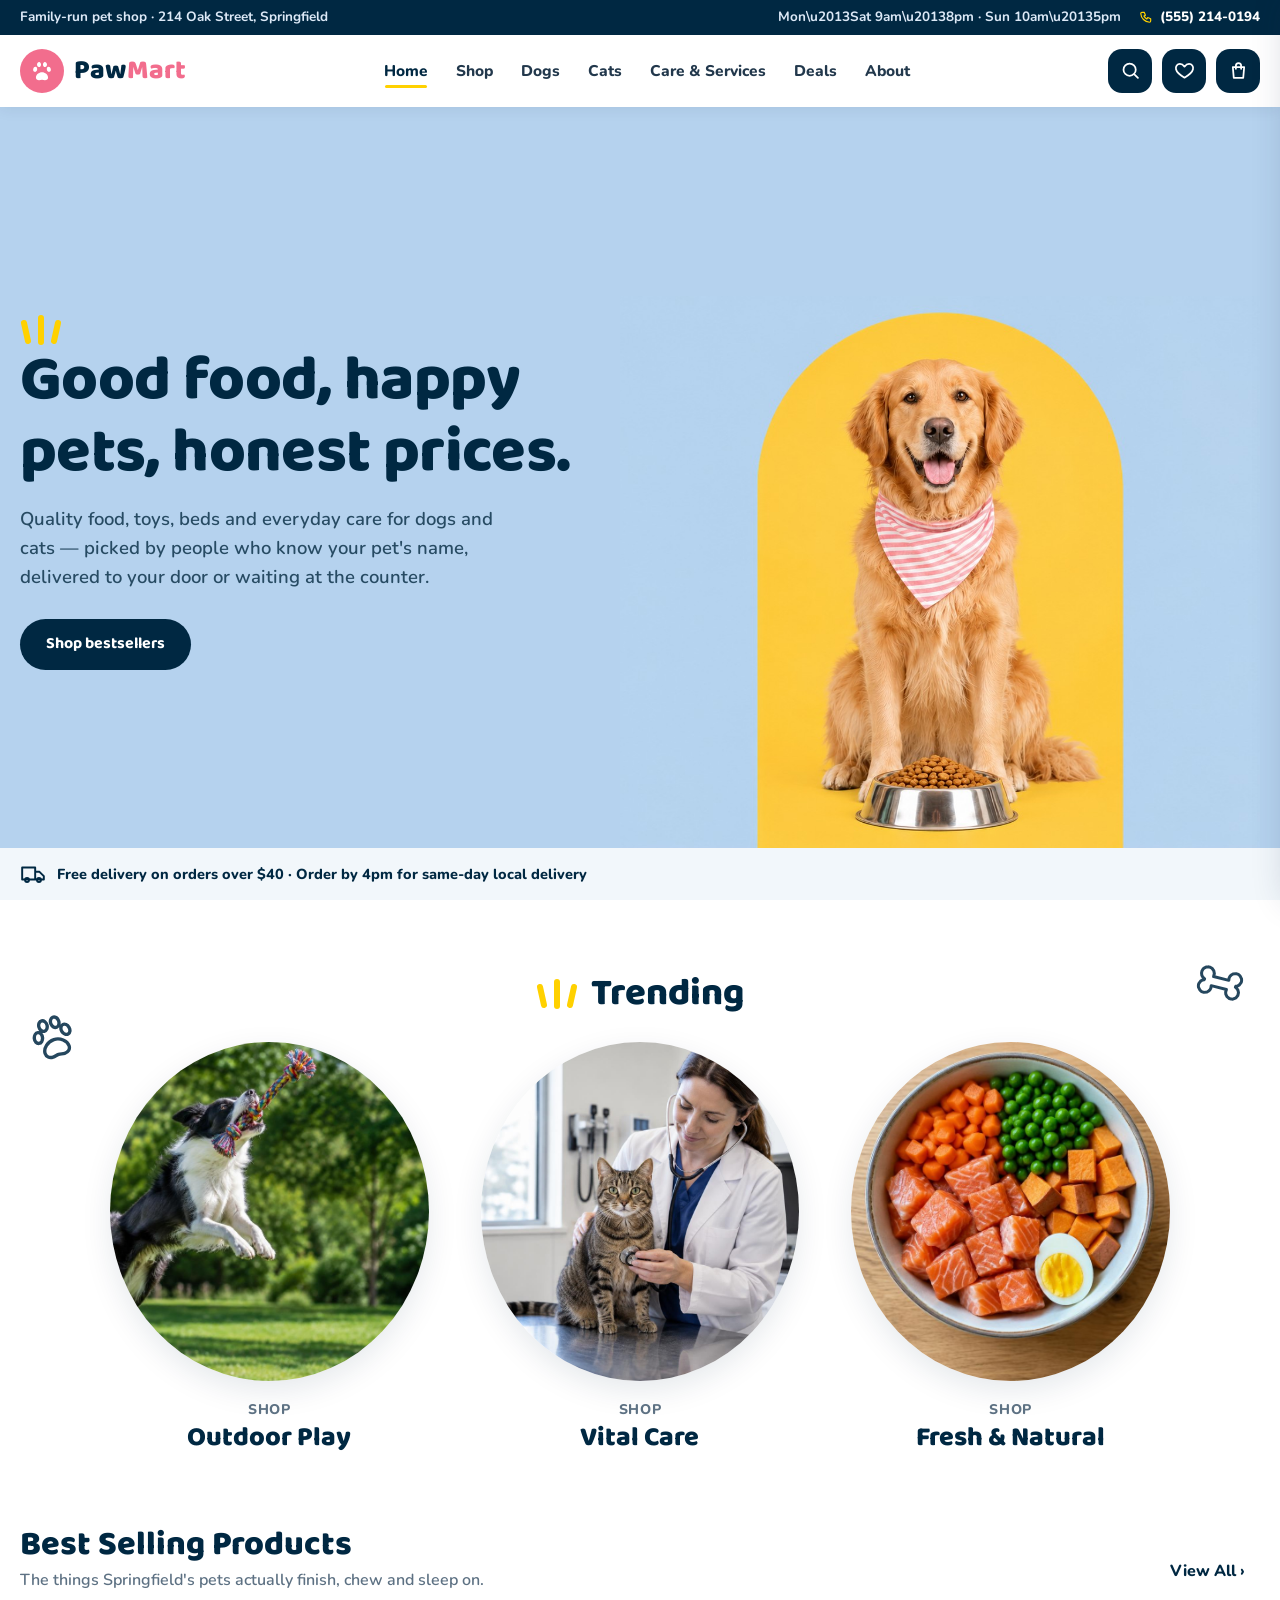
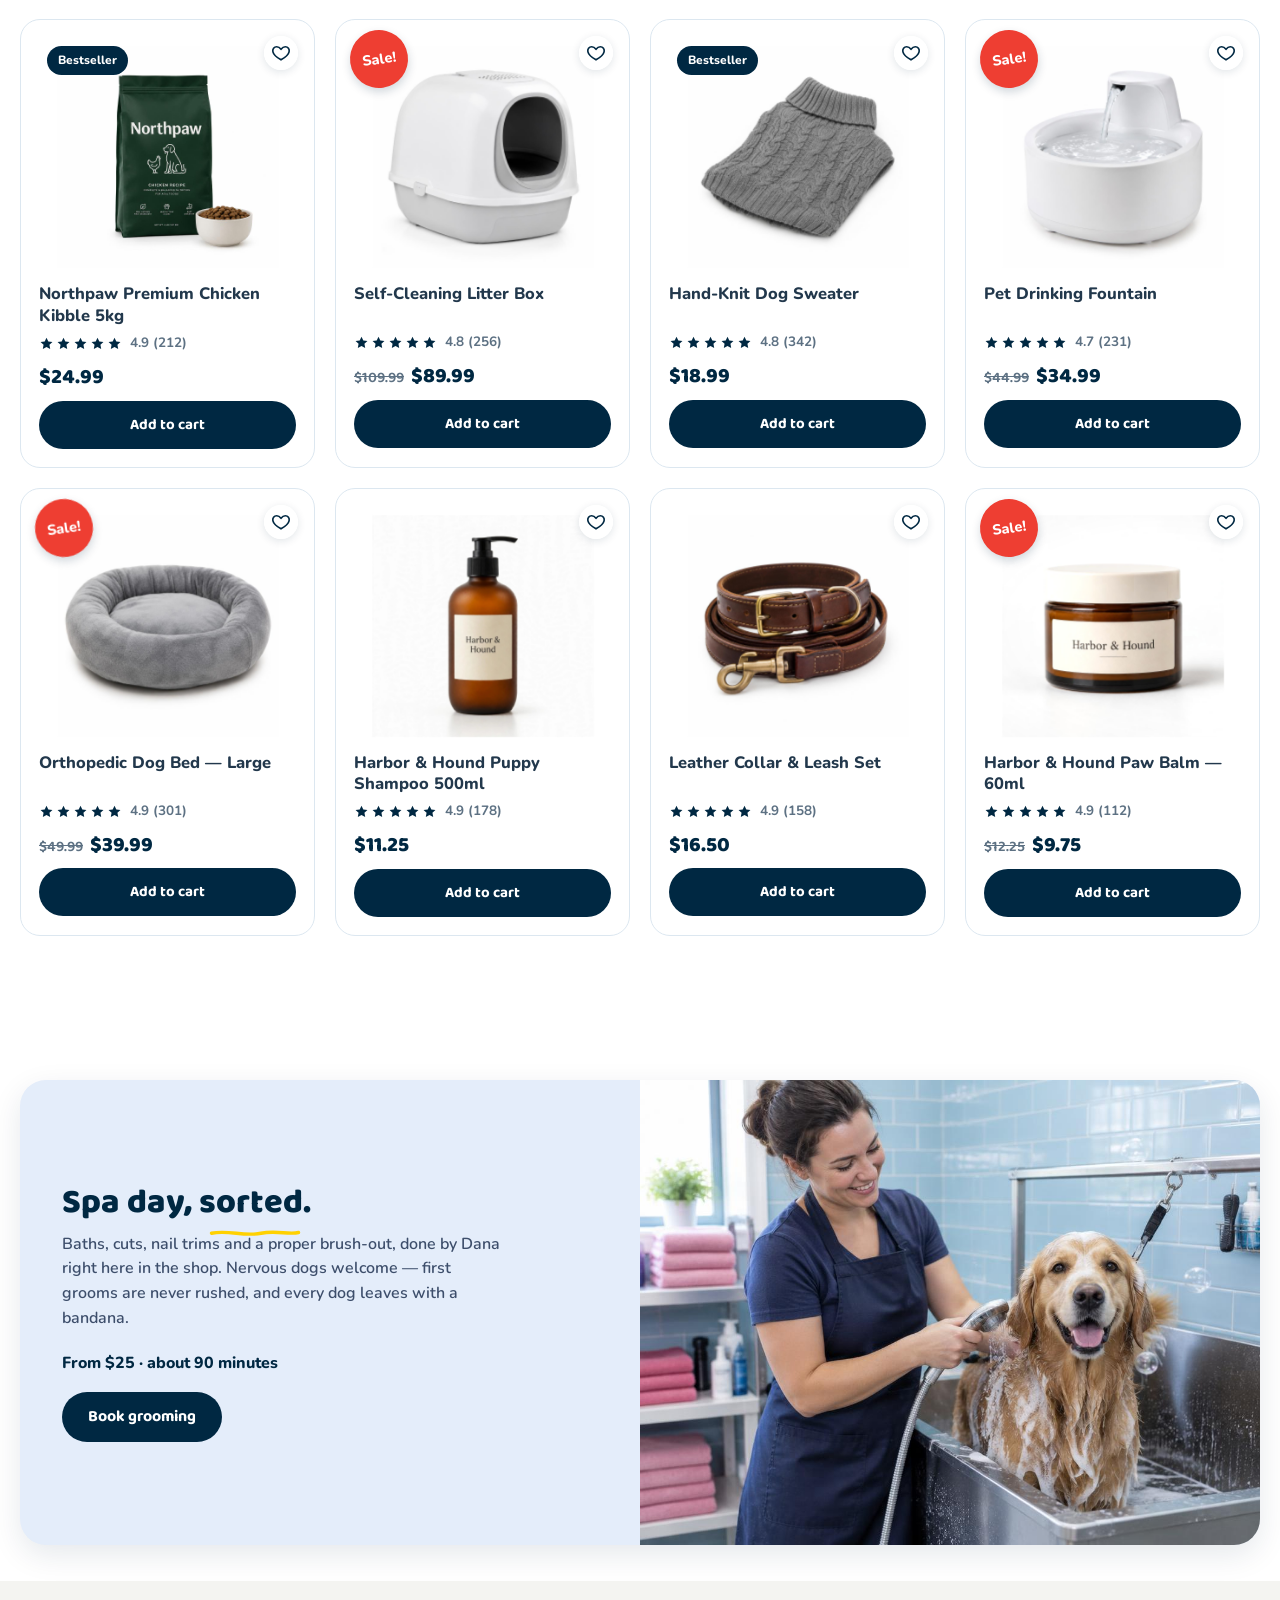
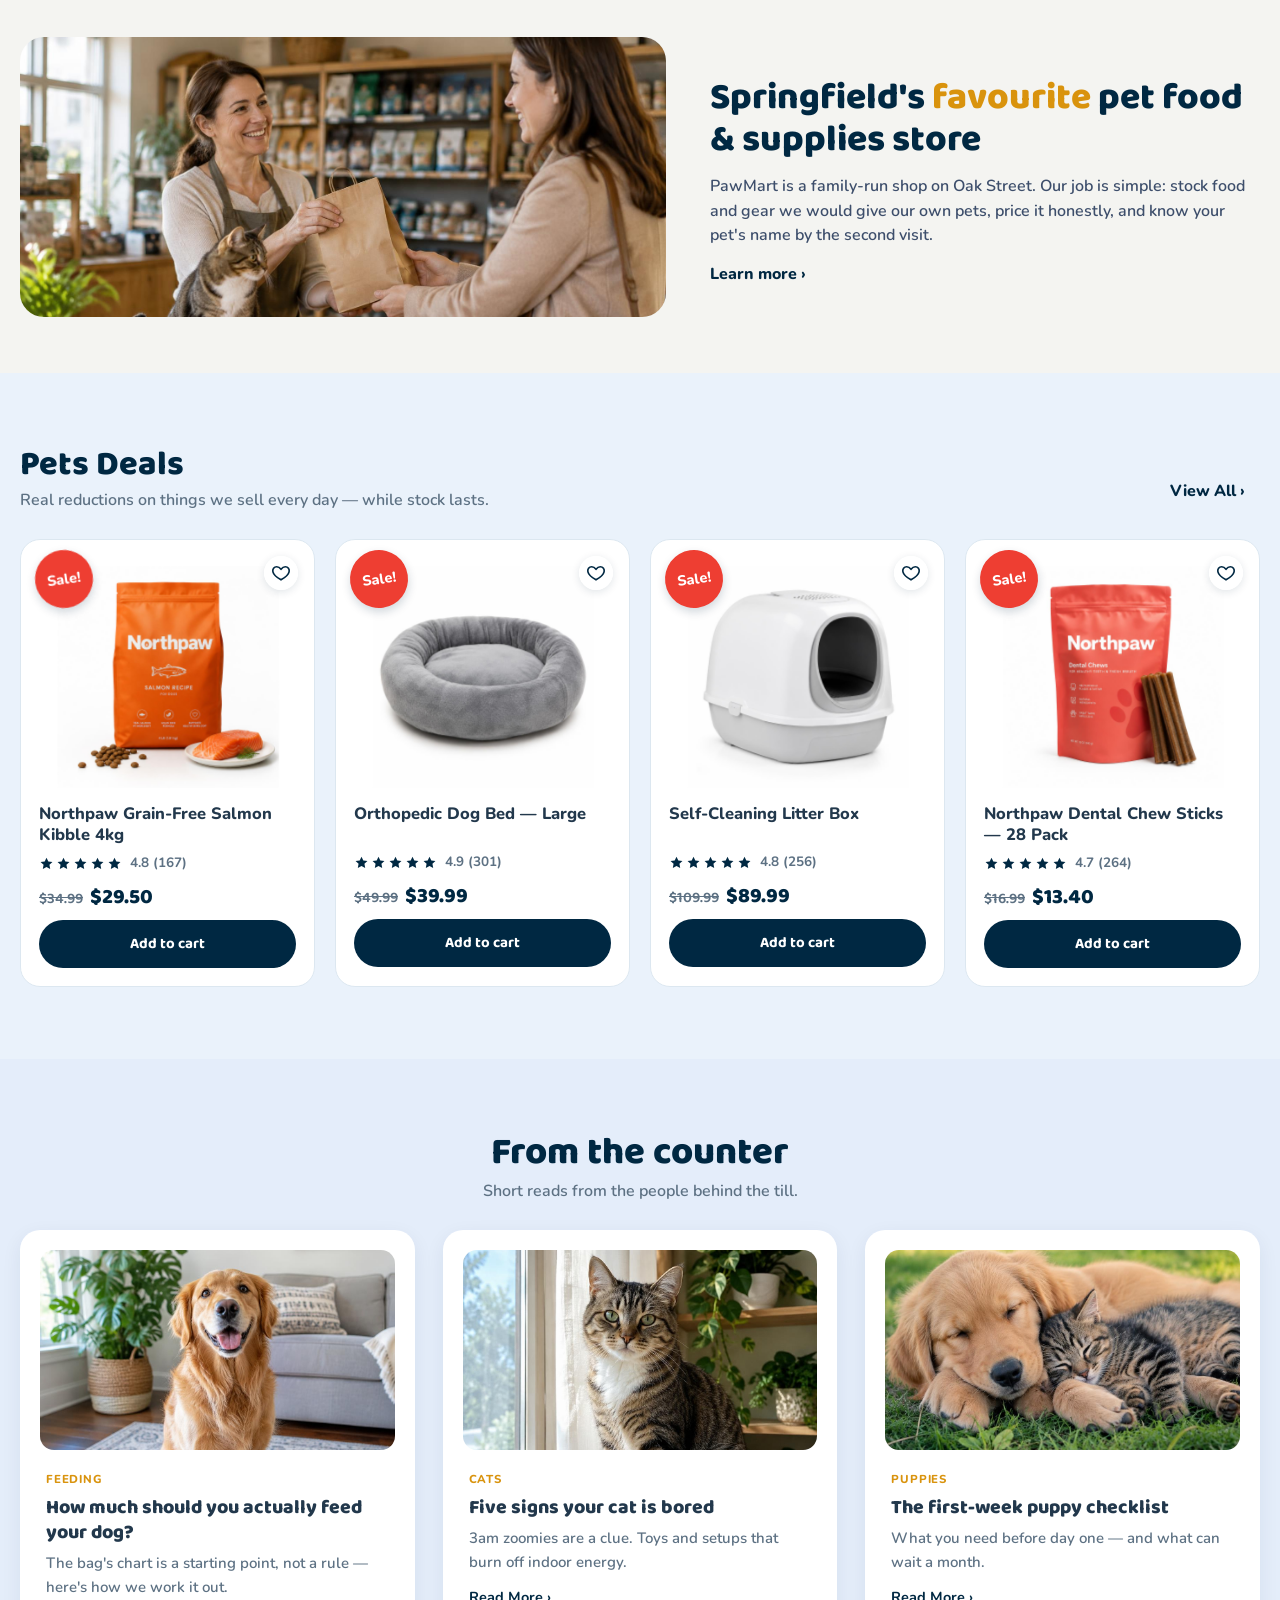
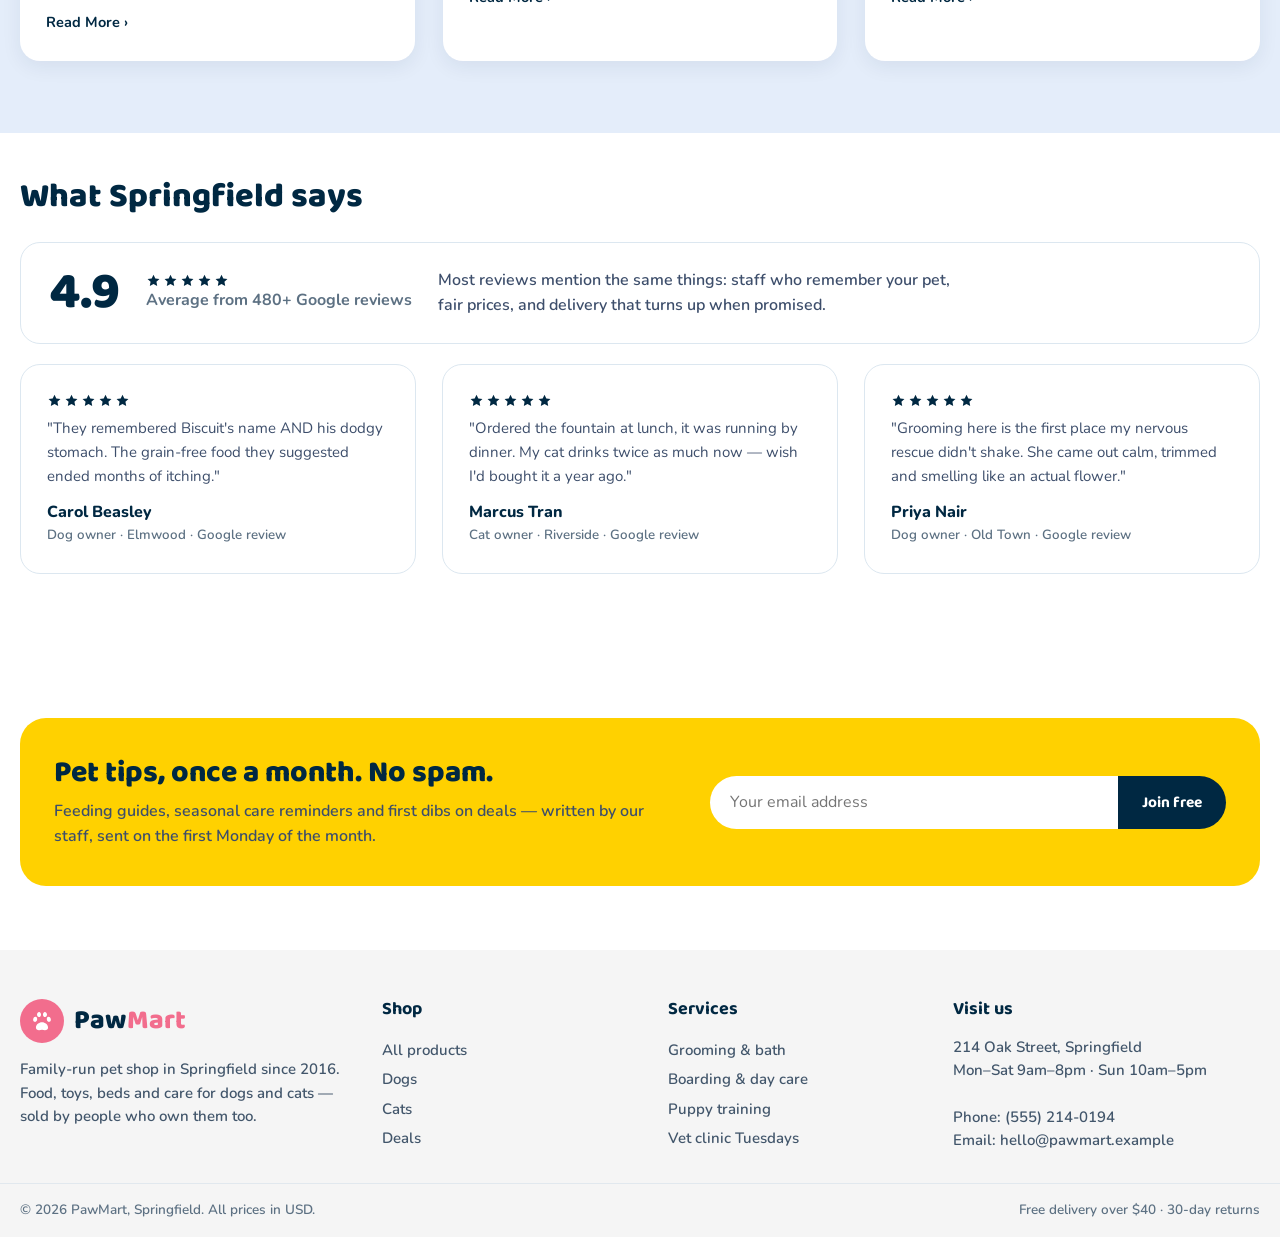
==== index.html @ a9a9d5f3 "Toast fully leaves the screen when it hides (Canyon caught the navy pill peeking at the bottom — the" ====
<!DOCTYPE html>
<html lang="en">
<head>
<meta charset="UTF-8">
<meta name="viewport" content="width=device-width, initial-scale=1">
<title>PawMart — Pet food, toys, beds & care in Springfield</title>
<link rel="icon" type="image/svg+xml" href="images/favicon.svg">
<meta name="description" content="PawMart is Springfield's family pet shop: quality food, toys, beds and grooming for dogs and cats. Free delivery on orders over $40.">
<link rel="preconnect" href="https://fonts.googleapis.com">
<link rel="preconnect" href="https://fonts.gstatic.com" crossorigin>
<link href="https://fonts.googleapis.com/css2?family=Baloo+2:wght@600;700;800&family=Nunito:wght@400;600;700;800&display=swap" rel="stylesheet">
<link rel="stylesheet" href="style.css?v=43">
</head>
<body>
</div>
<header class="site">
  <div class="topbar"><div class="wrap topin"><span class="tb-left">Family-run pet shop · 214 Oak Street, Springfield</span><span class="tb-right"><span class="tb-hours">Mon\u2013Sat 9am\u20138pm · Sun 10am\u20135pm</span><a class="tb-phone" href="tel:+15552140194" aria-label="Call PawMart on (555) 214-0194"><svg viewBox="0 0 24 24" aria-hidden="true"><path d="M5 4h4l2 5-2.5 1.5a12 12 0 0 0 5 5L15 13l5 2v4a2 2 0 0 1-2 2A16 16 0 0 1 3 6a2 2 0 0 1 2-2z"/></svg>(555) 214-0194</a></span></div></div>
  <div class="head wrap">
    <a class="logo" href="index.html"><span class="paw"><svg viewBox="0 0 24 24" fill="#fff" aria-hidden="true"><path d="M12 13.2c2.9 0 5.6 2.3 5.6 4.7 0 1.6-1.2 2.6-2.9 2.6-1 0-1.7-.4-2.7-.4s-1.7.4-2.7.4c-1.7 0-2.9-1-2.9-2.6 0-2.4 2.7-4.7 5.6-4.7zM6.2 8.1c1 .2 1.6 1.4 1.3 2.7-.3 1.3-1.3 2.2-2.3 2-1-.2-1.6-1.4-1.3-2.7.3-1.3 1.3-2.2 2.3-2zm11.6 0c1-.2 2 .7 2.3 2 .3 1.3-.3 2.5-1.3 2.7-1 .2-2-.7-2.3-2-.3-1.3.3-2.5 1.3-2.7zM9.4 3.6c1 .1 1.8 1.3 1.7 2.6-.1 1.3-1 2.3-2 2.2-1-.1-1.8-1.3-1.7-2.6.1-1.3 1-2.3 2-2.2zm5.2 0c1-.1 1.9.9 2 2.2.1 1.3-.7 2.5-1.7 2.6-1 .1-1.9-.9-2-2.2-.1-1.3.7-2.5 1.7-2.6z"/></svg></span><span class="lname">Paw<em>Mart</em></span></a>
    <nav class="mainnav" aria-label="Main"><a href="index.html" class="on">Home</a><a href="shop.html">Shop</a><a href="dogs.html">Dogs</a><a href="cats.html">Cats</a><a href="care.html">Care &amp; Services</a><a href="deals.html">Deals</a><a href="about.html">About</a></nav>
    <div class="headactions">
      <a class="iconbtn" href="shop.html#search" aria-label="Search products"><svg viewBox="0 0 24 24" aria-hidden="true"><circle cx="11" cy="11" r="7"/><path d="M20.5 20.5L16.7 16.7"/></svg></a>
      <a class="iconbtn hide-sm" href="shop.html?fav=1" aria-label="Your favourites"><svg viewBox="0 0 24 24" aria-hidden="true"><path d="M12 20.2S3.4 15.3 2.3 10.6C1.5 7.2 3.7 4.5 6.8 4.5c2 0 3.7 1.1 5.2 3.1 1.5-2 3.2-3.1 5.2-3.1 3.1 0 5.3 2.7 4.5 6.1C20.6 15.3 12 20.2 12 20.2z"/></svg></a>
      <button class="iconbtn" id="openCart" type="button" aria-label="Open cart"><svg viewBox="0 0 24 24" aria-hidden="true"><path d="M5.5 8h13l-1.1 12.5H6.6L5.5 8z"/><path d="M9 10V6.5a3 3 0 0 1 6 0V10"/></svg><span id="cartCount">0</span></button>
    </div>
  </div>
</header>

<main>
  <section class="hero">
    <div class="wrap">
      <div class="hero-copy">
        <svg width="42" height="30" viewBox="0 0 42 30" fill="none" stroke="#FFD100" stroke-width="6" stroke-linecap="round" aria-hidden="true"><path d="M8 26 L4 8"/><path d="M21 27 L21 3"/><path d="M34 26 L38 8"/></svg>
        <h1>Good food, happy pets, honest prices.</h1>
        <p>Quality food, toys, beds and everyday care for dogs and cats — picked by people who know your pet's name, delivered to your door or waiting at the counter.</p>
        <a class="btn navyb" href="shop.html">Shop bestsellers</a>
      </div>
      <div class="hero-img composed">
        <img src="images/hero-final.jpg" alt="A happy golden retriever wearing a pink striped bandana, sitting inside a yellow arch with a bowl of kibble in front of it">
      </div>
    </div>
  </section>
  <div class="shipstrip"><div class="wrap"><svg width="26" height="26" viewBox="0 0 24 24" fill="none" stroke="#002842" stroke-width="1.8" stroke-linecap="round" stroke-linejoin="round"><path d="M2 6h12v11H2zM14 10h4l4 4v3h-8z"/><circle cx="6.5" cy="17.5" r="1.8"/><circle cx="17.5" cy="17.5" r="1.8"/></svg><span>Free delivery on orders over $40 · Order by 4pm for same-day local delivery</span></div></div>

  <section class="blk trendsec">
    <div class="wrap">
      <svg class="doodle pawd" width="54" height="54" viewBox="0 0 24 24" fill="none" stroke="#002842" stroke-width="1.5" stroke-linecap="round"><path d="M12 13.2c2.9 0 5.6 2.3 5.6 4.7 0 1.6-1.2 2.6-2.9 2.6-1 0-1.7-.4-2.7-.4s-1.7.4-2.7.4c-1.7 0-2.9-1-2.9-2.6 0-2.4 2.7-4.7 5.6-4.7zM6.2 8.1c1 .2 1.6 1.4 1.3 2.7-.3 1.3-1.3 2.2-2.3 2-1-.2-1.6-1.4-1.3-2.7.3-1.3 1.3-2.2 2.3-2zm11.6 0c1-.2 2 .7 2.3 2 .3 1.3-.3 2.5-1.3 2.7-1 .2-2-.7-2.3-2-.3-1.3.3-2.5 1.3-2.7zM9.4 3.6c1 .1 1.8 1.3 1.7 2.6-.1 1.3-1 2.3-2 2.2-1-.1-1.8-1.3-1.7-2.6.1-1.3 1-2.3 2-2.2zm5.2 0c1-.1 1.9.9 2 2.2.1 1.3-.7 2.5-1.7 2.6-1 .1-1.9-.9-2-2.2-.1-1.3.7-2.5 1.7-2.6z"/></svg><svg class="doodle boned" width="60" height="38" viewBox="0 0 64 40" fill="none" stroke="#002842" stroke-width="3.2" stroke-linejoin="round"><path d="M14.0 9.2 L15.6 8.9 L17.8 9.1 L20.5 10.6 L22.4 13.2 L22.9 16.5 L39.4 13.6 L38.7 10.9 L38.8 9.2 L39.6 7.2 L40.7 5.7 L43.6 3.9 L46.2 3.7 L48.4 4.3 L51.2 6.6 L52.1 8.5 L52.4 10.1 L51.7 13.4 L50.4 15.3 L48.8 16.4 L48.8 17.4 L50.9 18.1 L52.5 19.1 L54.2 21.4 L54.8 24.5 L54.0 27.6 L51.5 30.2 L50.0 30.8 L47.8 31.1 L44.7 30.3 L42.5 28.4 L41.4 26.3 L41.1 23.5 L24.6 26.4 L25.3 29.1 L25.2 30.8 L24.4 32.8 L23.3 34.3 L20.4 36.1 L17.8 36.3 L15.6 35.7 L12.8 33.4 L11.9 31.5 L11.6 29.9 L12.3 26.6 L13.6 24.7 L15.2 23.6 L15.2 22.6 L12.7 21.7 L10.9 20.3 L9.7 18.3 L9.2 16.1 L9.4 13.9 L10.0 12.4 L11.9 10.2 L14.0 9.3 Z"/></svg>
      <div class="sec-head center rv"><div class="hrow"><svg width="42" height="30" viewBox="0 0 42 30" fill="none" stroke="#FFD100" stroke-width="6" stroke-linecap="round" aria-hidden="true"><path d="M8 26 L4 8"/><path d="M21 27 L21 3"/><path d="M34 26 L38 8"/></svg><h2>Trending</h2></div></div>
      <div class="trendgrid">
        <a class="trend rv" href="dogs.html"><span class="blob b1"><img src="images/trend-play.jpg" alt="Border collie jumping for a rope toy in a park" style="object-position:88% 45%"></span><small>Shop</small><h3>Outdoor Play</h3></a>
        <a class="trend rv" href="care.html"><span class="blob b2"><img src="images/trend-care2.jpg" alt="Vet checking a tabby cat with a stethoscope" style="object-position:50% 62%"></span><small>Shop</small><h3>Vital Care</h3></a>
        <a class="trend rv" href="shop.html"><span class="blob b3"><img src="images/trend-fresh.jpg" alt="Bowl of fresh salmon, vegetables and egg for pets"></span><small>Shop</small><h3>Fresh &amp; Natural</h3></a>
      </div>
    </div>
  </section>

  

  <section class="blk" style="padding-top:0">
    <div class="wrap">
      <div class="sec-head rv"><div><h2>Best Selling Products</h2><p>The things Springfield's pets actually finish, chew and sleep on.</p></div><a class="more" href="shop.html">View All ›</a></div>
      <div class="grid" id="featuredGrid"></div>
    </div>
  </section>

  

  <section class="blk" style="padding-bottom:36px">
    <div class="wrap">
      <div class="groom rv">
        <div class="gtx">
          <h2>Spa day, <span class="uline">sorted.</span></h2>
          <p>Baths, cuts, nail trims and a proper brush-out, done by Dana right here in the shop. Nervous dogs welcome — first grooms are never rushed, and every dog leaves with a bandana.</p>
          <div class="from">From $25 · about 90 minutes</div>
          <a class="btn navyb" href="care.html">Book grooming</a>
        </div>
        <img src="images/grooming.jpg" alt="A golden retriever being rinsed by our groomer in the shop's grooming tub">
      </div>
    </div>
  </section>
<section class="blk aboutstrip">
    <div class="wrap"><div class="inner"><div class="txt">
      
      <h2>Springfield's <span class="yw">favourite</span> pet food &amp; supplies store</h2>
      <p>PawMart is a family-run shop on Oak Street. Our job is simple: stock food and gear we would give our own pets, price it honestly, and know your pet's name by the second visit.</p>
      <a href="about.html">Learn more ›</a></div><img class="about-photo" src="images/about-strip.jpg" alt="Inside PawMart — a customer collecting her bag at the counter, with Pepper the cat watching">
    </div></div>
  </section>

  <section class="blk sky">
    <div class="wrap">
      <div class="sec-head rv"><div><h2>Pets Deals</h2><p>Real reductions on things we sell every day — while stock lasts.</p></div><a class="more" href="deals.html">View All ›</a></div>
      <div class="grid" id="dealsGridHome"></div>
    </div>
  </section>

  

  <section class="blk blogsec">
    <div class="wrap">
      <div class="sec-head center rv"><div><h2>From the counter</h2><p>Short reads from the people behind the till.</p></div></div>
      <div class="blog">
        <a class="bcard" href="about.html"><img src="images/tile-dog.jpg" alt="Golden retriever at home" style="object-position:50% 25%"><span class="bb"><span class="btag">Feeding</span><h3>How much should you actually feed your dog?</h3><p>The bag's chart is a starting point, not a rule — here's how we work it out.</p><span class="rmore">Read More</span></span></a>
        <a class="bcard" href="about.html"><img src="images/tile-cat.jpg" alt="Tabby cat looking at the camera" style="object-position:50% 35%"><span class="bb"><span class="btag">Cats</span><h3>Five signs your cat is bored</h3><p>3am zoomies are a clue. Toys and setups that burn off indoor energy.</p><span class="rmore">Read More</span></span></a>
        <a class="bcard" href="about.html"><img src="images/hero.jpg" alt="A cat cuddling a puppy in the grass"><span class="bb"><span class="btag">Puppies</span><h3>The first-week puppy checklist</h3><p>What you need before day one — and what can wait a month.</p><span class="rmore">Read More</span></span></a>
      </div>
    </div>
  </section>

  <section class="blk" style="padding-top:44px">
    <div class="wrap">
      <div class="sec-head rv"><div><h2>What Springfield says</h2></div></div>
      <div class="rev-summary"><div class="big">4.9</div><div><span class="stars" data-stars="4.9"></span><p style="font-weight:700;color:var(--mut)">Average from 480+ Google reviews</p></div><p style="font-weight:600;color:#3D4E6B;max-width:52ch">Most reviews mention the same things: staff who remember your pet, fair prices, and delivery that turns up when promised.</p></div>
      <div class="rev-grid">
        <div class="rev rv"><span class="stars" data-stars="5"></span><p>"They remembered Biscuit's name AND his dodgy stomach. The grain-free food they suggested ended months of itching."</p><div class="who">Carol Beasley<small>Dog owner · Elmwood · Google review</small></div></div>
        <div class="rev rv"><span class="stars" data-stars="5"></span><p>"Ordered the fountain at lunch, it was running by dinner. My cat drinks twice as much now — wish I'd bought it a year ago."</p><div class="who">Marcus Tran<small>Cat owner · Riverside · Google review</small></div></div>
        <div class="rev rv"><span class="stars" data-stars="5"></span><p>"Grooming here is the first place my nervous rescue didn't shake. She came out calm, trimmed and smelling like an actual flower."</p><div class="who">Priya Nair<small>Dog owner · Old Town · Google review</small></div></div>
      </div>
    </div>
  </section>

  <section class="blk" style="padding-bottom:0">
    <div class="wrap">
      <div class="news">
        <div><h2>Pet tips, once a month. No spam.</h2><p>Feeding guides, seasonal care reminders and first dibs on deals — written by our staff, sent on the first Monday of the month.</p></div>
        <div><form id="newsForm" onsubmit="return newsSubmit(event)"><input id="newsEmail" type="email" placeholder="Your email address" aria-label="Email address"><button type="submit">Join free</button></form><div id="newsMsg" role="status"></div></div>
      </div>
    </div>
  </section>
</main>

<footer class="site">
  <div class="foot wrap">
    <div>
      <a class="logo" href="index.html" style="margin-bottom:12px"><span class="paw"><svg viewBox="0 0 24 24" fill="#fff" aria-hidden="true"><path d="M12 13.2c2.9 0 5.6 2.3 5.6 4.7 0 1.6-1.2 2.6-2.9 2.6-1 0-1.7-.4-2.7-.4s-1.7.4-2.7.4c-1.7 0-2.9-1-2.9-2.6 0-2.4 2.7-4.7 5.6-4.7zM6.2 8.1c1 .2 1.6 1.4 1.3 2.7-.3 1.3-1.3 2.2-2.3 2-1-.2-1.6-1.4-1.3-2.7.3-1.3 1.3-2.2 2.3-2zm11.6 0c1-.2 2 .7 2.3 2 .3 1.3-.3 2.5-1.3 2.7-1 .2-2-.7-2.3-2-.3-1.3.3-2.5 1.3-2.7zM9.4 3.6c1 .1 1.8 1.3 1.7 2.6-.1 1.3-1 2.3-2 2.2-1-.1-1.8-1.3-1.7-2.6.1-1.3 1-2.3 2-2.2zm5.2 0c1-.1 1.9.9 2 2.2.1 1.3-.7 2.5-1.7 2.6-1 .1-1.9-.9-2-2.2-.1-1.3.7-2.5 1.7-2.6z"/></svg></span><span class="lname">Paw<em>Mart</em></span></a>
      <p>Family-run pet shop in Springfield since 2016. Food, toys, beds and care for dogs and cats — sold by people who own them too.</p>
    </div>
    <div><h4>Shop</h4><a href="shop.html">All products</a><a href="dogs.html">Dogs</a><a href="cats.html">Cats</a><a href="deals.html">Deals</a></div>
    <div><h4>Services</h4><a href="care.html">Grooming &amp; bath</a><a href="care.html">Boarding &amp; day care</a><a href="care.html">Puppy training</a><a href="care.html">Vet clinic Tuesdays</a></div>
    <div><h4>Visit us</h4><p>214 Oak Street, Springfield<br>Mon–Sat 9am–8pm · Sun 10am–5pm<br><br>Phone: (555) 214-0194<br>Email: hello@pawmart.example</p></div>
  </div>
  <div class="footbot"><span>© 2026 PawMart, Springfield. All prices in USD.</span><span>Free delivery over $40 · 30-day returns</span></div>
</footer>

<div id="overlay"></div>
<aside id="drawer" aria-label="Shopping cart">
  <div class="dhead"><h3>Your cart</h3><button id="closeCart" type="button" aria-label="Close cart">✕</button></div>
  <div id="drawerItems"></div>
  <div class="dfoot">
    <div id="freeNote"></div><div class="freebar"><div id="freeFill"></div></div>
    <div class="trow"><span>Subtotal</span><span id="subTotal">$0.00</span></div>
    <div class="trow"><span>Delivery</span><span id="delTotal">—</span></div>
    <div class="trow total"><span>Total</span><span id="grandTotal">$0.00</span></div>
    <button class="btn solid" id="goCheckout" type="button">Go to checkout</button>
  </div>
</aside>

<div id="modal" role="dialog" aria-label="Checkout">
  <div class="mbox">
    <button class="mclose" id="closeModal" type="button" aria-label="Close checkout">✕</button>
    <div id="checkoutFormWrap">
      <h3>Checkout</h3><p class="sub">Pay on delivery — cash or card at your door.</p>
      <div id="sumBox"></div>
      <form id="coForm" novalidate>
        <div class="field" id="f-name"><label for="inName">Your name</label><input id="inName" type="text" placeholder="e.g. Alex Morgan" autocomplete="name"></div>
        <div class="field" id="f-phone"><label for="inPhone">Phone (we'll call to confirm)</label><input id="inPhone" type="tel" placeholder="e.g. 555 010 2233" autocomplete="tel"></div>
        <div class="field" id="f-addr"><label for="inAddr">Delivery address</label><textarea id="inAddr" rows="2" placeholder="Street, house number, area"></textarea></div>
        <label style="display:block;font-weight:800;font-size:14px;margin-bottom:6px;color:var(--navy)">Payment</label>
        <div class="payrow"><button type="button" class="payopt sel" data-pay="Cash on delivery">Cash on delivery</button><button type="button" class="payopt" data-pay="Card on delivery">Card on delivery</button></div>
        <button class="btn solid" type="submit" style="width:100%">Place order</button>
      </form>
    </div>
    <div id="successWrap" style="display:none">
      <div class="okic">✓</div>
      <h3>Order placed</h3>
      <div id="ordNo"></div>
      <p id="successDetail"></p>
      <button class="btn navyb" id="successClose" type="button">Keep shopping</button>
    </div>
  </div>
</div>
<div id="toast" role="status"></div>
<script src="shop.js?v=43"></script>
</body>
</html>
---- style.css ----
:root{
  --navy:#002842; --navy2:#001E33; --hero-blue:#B1CDEE; --sky:#EAF2FB; --sky2:#C9DCEF; --pale:#E4EDFA;
  --pink:#FBE7EE; --pink2:#F7CDDE; --yellow:#FFD100; --yellow-d:#D9930D;
  --coral:#F26D8D; --coral-d:#DB4E71; --gold:#F2A007; --ink:#22384C; --mut:#5D7183; --line:#DCE7F0; --cream:#FDF4E3;
  --r:20px; --shadow:0 10px 30px rgba(0,40,66,.10);
}
*{box-sizing:border-box;margin:0;padding:0}
html{scroll-behavior:smooth}
body{font-family:'Nunito',system-ui,sans-serif;color:var(--ink);background:#fff;line-height:1.55}
img{display:block;max-width:100%}
a{color:var(--navy)}
h1,h2,h3,.disp{font-family:'Baloo 2',cursive;font-weight:800;color:var(--navy);line-height:1.15}
.wrap{max-width:1280px;margin:0 auto;padding:0 20px}
.btn{display:inline-block;border:none;cursor:pointer;font-family:'Baloo 2',cursive;font-weight:700;font-size:16px;padding:13px 26px;border-radius:999px;text-decoration:none;transition:.15s}
.btn.solid{background:var(--navy);color:#fff}
.btn.solid:hover{background:var(--navy2)}
.btn.navyb{background:var(--navy);color:#fff}
.btn.navyb:hover{background:var(--navy2)}
.btn.ghost{background:#fff;color:var(--navy);border:2px solid var(--sky2)}
.btn.ghost:hover{border-color:var(--navy)}

/* header */
header.site{background:#fff;position:sticky;top:0;z-index:40;box-shadow:0 2px 14px rgba(0,40,66,.08)}
.head{display:grid;grid-template-columns:auto 1fr auto;align-items:center;gap:28px;padding:14px 20px}
.logo{display:flex;align-items:center;gap:10px;text-decoration:none}
.logo .paw{width:44px;height:44px;border-radius:50%;background:var(--coral);display:grid;place-items:center;flex:none}
.logo .paw svg{width:26px;height:26px}
.logo .lname{font-family:'Baloo 2',cursive;font-weight:800;font-size:27px;color:var(--navy);letter-spacing:.2px;white-space:nowrap}
.logo .lname em{font-style:normal;color:var(--coral)}
nav.mainnav{display:flex;gap:2px;justify-content:center;flex-wrap:nowrap;overflow-x:auto}
nav.mainnav a{text-decoration:none;font-weight:800;color:var(--ink);padding:10px 13px;font-size:15.5px;border-radius:999px;white-space:nowrap}
nav.mainnav a:hover{background:transparent;color:var(--navy)}
nav.mainnav a.on{background:transparent;color:var(--navy)}
.headactions{display:flex;gap:10px;align-items:center}
.iconbtn{position:relative;width:44px;height:44px;border-radius:14px;background:var(--navy);display:grid;place-items:center;border:none;cursor:pointer;flex:none;transition:.15s}
.iconbtn:hover{background:var(--navy2)}
.iconbtn svg{width:21px;height:21px;fill:none;stroke:#fff;stroke-width:2;stroke-linecap:round;stroke-linejoin:round}
#cartCount{position:absolute;top:-7px;right:-7px;background:var(--yellow);color:var(--navy);border-radius:999px;min-width:22px;height:22px;display:grid;place-items:center;font-size:12.5px;font-weight:800;padding:0 5px;font-family:'Nunito',sans-serif}

/* hero */
.hero{background:var(--hero-blue);overflow:hidden}
.hero .wrap{display:grid;grid-template-columns:1.02fr .98fr;gap:20px;align-items:stretch;padding-top:0}
.hero-copy{padding:64px 0 60px;display:flex;flex-direction:column;justify-content:center;align-items:flex-start}
.hero h1{font-size:63px;font-weight:800;margin-bottom:16px;letter-spacing:-.01em}
.hero p{font-size:18.5px;color:#274b63;max-width:44ch;margin-bottom:28px;font-weight:600}
.hero-img{display:flex;align-items:flex-end}
.hero-img img{width:100%;height:520px;object-fit:cover;object-position:50% 42%;border-radius:230px 230px 0 0;box-shadow:var(--shadow)}

/* sections */
section.blk{padding:72px 0}
section.blk.sky{background:var(--sky)}
section.blk.pink{background:var(--pink)}
.sec-head{display:flex;align-items:end;justify-content:space-between;gap:16px;margin-bottom:26px;flex-wrap:wrap}
.sec-head h2{font-size:34px;font-weight:800}
.sec-head p{color:var(--mut);font-weight:600;margin-top:4px}
.sec-head .more{font-weight:800;text-decoration:none;color:var(--navy);white-space:nowrap}
.sec-head .more:hover{text-decoration:underline}

/* tiles */
.tiles{display:grid;grid-template-columns:repeat(3,1fr);gap:20px}
.tile{position:relative;border-radius:var(--r);overflow:hidden;text-decoration:none;min-height:230px;display:flex;align-items:flex-end;box-shadow:var(--shadow)}
.tile img{position:absolute;inset:0;width:100%;height:100%;object-fit:cover}
.tile .tlab{position:relative;background:#fff;margin:14px;border-radius:14px;padding:12px 18px;width:calc(100% - 28px)}
.tile .tlab h3{font-size:22px}
.tile .tlab span{color:var(--coral-d);font-weight:800;font-size:14px}

/* product cards */
.grid{display:grid;grid-template-columns:repeat(4,1fr);gap:20px}
.pcard{background:#fff;border:1px solid var(--line);border-radius:var(--r);padding:18px;display:flex;flex-direction:column;gap:7px;transition:.15s}
.pcard:hover{box-shadow:var(--shadow);transform:translateY(-3px)}
.ptop{display:flex;justify-content:space-between;align-items:center}
.pcat{font-size:12px;font-weight:800;letter-spacing:.07em;text-transform:uppercase;color:var(--mut)}
.fav svg{width:20px;height:20px;fill:none;stroke:var(--navy);stroke-width:2;stroke-linecap:round;stroke-linejoin:round;display:block}
.pname{font-weight:800;font-size:16.5px;line-height:1.3;min-height:42px}
.pname a{color:var(--ink);text-decoration:none}
.pname a:hover{color:var(--navy)}
.stars{display:flex;align-items:center;gap:2px}
.stars span{margin-left:6px;font-size:13.5px;color:var(--mut);font-weight:700}
.price{font-family:'Baloo 2',cursive;font-weight:800;font-size:21px;color:var(--navy)}
.price s{color:var(--mut);font-size:15px;margin-right:7px;font-weight:600}
.pcard .ph{position:relative;display:block;background:#fff;border-radius:14px;margin-top:6px}
.pcard .ph img{width:100%;height:225px;object-fit:contain;padding:8px;mix-blend-mode:multiply}
.badge{position:absolute;top:8px;left:8px;background:var(--navy);color:#fff;font-size:12px;font-weight:800;padding:5px 11px;border-radius:999px;z-index:2}
.badge.sale{background:var(--coral)}
.addbtn{border:none;background:var(--navy);color:#fff;font-family:'Baloo 2',cursive;font-weight:700;font-size:15px;padding:12px 16px;border-radius:999px;cursor:pointer;white-space:nowrap;width:100%;margin-top:auto}
.addbtn:hover{background:var(--navy2)}
.addbtn.added{background:var(--yellow);color:var(--navy)}
.addbtn.bigadd{font-size:17px;padding:14px 30px;width:auto}

/* grooming banner */
.groom{background:var(--pale);border-radius:26px;overflow:hidden;display:grid;grid-template-columns:1fr 1fr;box-shadow:var(--shadow)}
.groom .gtx{padding:40px 42px;display:flex;flex-direction:column;justify-content:center;align-items:flex-start}
.groom .gtx h2{font-size:34px;font-weight:800;margin-bottom:10px}
.groom .gtx p{color:#3D4E6B;font-weight:600;margin-bottom:20px;max-width:44ch}
.groom .gtx .from{font-weight:800;color:var(--navy);margin-bottom:16px}
.groom img{width:100%;height:100%;min-height:300px;object-fit:cover;object-position:72% 12%}

/* services */
.services{display:grid;grid-template-columns:repeat(4,1fr);gap:20px}
.svc{background:#fff;border-radius:var(--r);padding:24px 22px;box-shadow:0 4px 16px rgba(32,54,92,.06)}
.svc .ic{width:52px;height:52px;border-radius:16px;background:var(--sky);display:grid;place-items:center;margin-bottom:14px}
.svc .ic svg{width:28px;height:28px}
.svc h3{font-size:20px;margin-bottom:6px}
.svc p{color:var(--mut);font-size:14.5px;font-weight:600;margin-bottom:12px}
.svc .from{font-weight:800;color:var(--navy)}
.svc a{font-weight:800;color:var(--coral-d);text-decoration:none;font-size:14.5px}
.svc a:hover{text-decoration:underline}

/* brands */
.brands{display:flex;gap:14px;flex-wrap:wrap;justify-content:center}
.brands span{font-family:'Baloo 2',cursive;font-weight:700;font-size:19px;color:var(--navy);background:#fff;border:1px solid var(--line);padding:12px 26px;border-radius:999px}

/* blog */
.blog{display:grid;grid-template-columns:repeat(3,1fr);gap:20px}
.bcard{background:#fff;border:1px solid var(--line);border-radius:var(--r);overflow:hidden;text-decoration:none;display:block}
.bcard img{width:100%;height:180px;object-fit:cover}
.bcard .bb{display:block;padding:18px 20px 20px}
.bcard .btag{font-size:12px;font-weight:800;letter-spacing:.07em;text-transform:uppercase;color:var(--coral-d)}
.bcard h3{font-size:20px;margin:6px 0 6px;color:var(--ink)}
.bcard p{color:var(--mut);font-size:14.5px;font-weight:600}

/* reviews */
.rev-summary{display:flex;gap:26px;align-items:center;background:#fff;border:1px solid var(--line);border-radius:var(--r);padding:24px 28px;margin-bottom:20px;flex-wrap:wrap}
.rev-summary .big{font-family:'Baloo 2',cursive;font-size:52px;font-weight:800;color:var(--navy);line-height:1}
.rev-grid{display:grid;grid-template-columns:repeat(3,1fr);gap:20px}
.rev{background:#fff;border:1px solid var(--line);border-radius:var(--r);padding:22px}
.rev .who{font-weight:800;color:var(--navy);margin-top:12px}
.rev .who small{display:block;color:var(--mut);font-weight:600}
.rev p{font-size:15px;color:#3D4E6B;margin-top:8px}

/* newsletter + footer */
.news{background:var(--navy);border-radius:26px;padding:38px 34px;display:grid;grid-template-columns:1.1fr .9fr;gap:26px;align-items:center}
.news h2{color:#fff;font-size:30px;margin-bottom:8px}
.news p{color:#C7D8EE;font-weight:600}
#newsForm{display:flex;gap:0}
#newsEmail{flex:1;border:none;border-radius:999px 0 0 999px;padding:14px 20px;font:inherit;outline:none}
#newsForm button{border:none;background:var(--yellow);color:var(--navy);font-family:'Baloo 2',cursive;font-weight:700;padding:0 24px;border-radius:0 999px 999px 0;cursor:pointer;font-size:15.5px}
#newsMsg{color:#FFD9E3;font-weight:700;margin-top:10px;display:none}
footer.site{background:var(--navy);color:#C7D8EE;margin-top:64px}
.foot{display:grid;grid-template-columns:1.3fr 1fr 1fr 1.2fr;gap:30px;padding:46px 20px 30px}
.foot h4{font-family:'Baloo 2',cursive;color:#fff;font-size:18px;margin-bottom:12px}
.foot a{color:#C7D8EE;text-decoration:none;font-weight:600;display:block;padding:3px 0;font-size:15px}
.foot a:hover{color:#fff}
.foot p{font-weight:600;font-size:15px}
.foot .logo .lname{color:#fff}
.footbot{border-top:1px solid #E1E8EE;padding:16px 20px;font-size:13.5px;font-weight:600;display:flex;justify-content:space-between;gap:12px;flex-wrap:wrap;max-width:1280px;margin:0 auto}

/* shop page */
.pagehead{background:var(--sky);padding:38px 0}
.pagehead h1{font-size:40px;font-weight:800}
.pagehead p{color:#3D4E6B;font-weight:600;margin-top:6px;max-width:60ch}
.toolbar{display:flex;gap:12px;align-items:center;flex-wrap:wrap;margin:26px 0 8px}
.pill{border:2px solid var(--line);background:#fff;border-radius:999px;padding:9px 20px;font-weight:800;cursor:pointer;font-family:inherit;font-size:14.5px;color:var(--ink)}
.pill:hover{border-color:var(--navy)}
.pill.active{background:var(--navy);color:#fff;border-color:var(--navy)}
.toolbar .sp{flex:1}
#search{border:2px solid var(--line);border-radius:999px;padding:10px 18px;font:inherit;font-size:14.5px;min-width:210px;outline:none;background:#F7FAFD}
#search:focus{border-color:var(--sky2);background:#fff}
#sort{flex:0 0 auto;width:auto;max-width:230px;height:44px;border:1.5px solid #C9D8EA;border-radius:14px;padding:0 30px 0 14px;font:inherit;font-weight:700;font-size:14px;color:var(--navy);background:#fff;outline:none;cursor:pointer}
#resultCount{color:var(--mut);font-weight:700;font-size:14.5px;margin:6px 0 16px}
.noresults{grid-column:1/-1;text-align:center;padding:50px 20px;color:var(--mut);font-weight:700;background:var(--sky);border-radius:var(--r)}

/* product page */
.crumbs{padding:20px 0 4px;font-weight:700;color:var(--mut);font-size:14.5px}
.crumbs a{color:var(--navy);text-decoration:none}
.pwrap{display:grid;grid-template-columns:1fr 1fr;gap:38px;padding:18px 0 10px}
.pimg{width:100%;height:480px;object-fit:contain;background:#F7FAFD;padding:18px;border-radius:26px;border:1px solid var(--line);mix-blend-mode:multiply}
.pinfo h1{font-size:36px;font-weight:800;margin:6px 0 8px}
.pprice{font-family:'Baloo 2',cursive;font-size:32px;font-weight:800;color:var(--navy)}
.pprice s{color:var(--mut);font-size:21px;margin-right:10px;font-weight:600}
.pdesc{color:#3D4E6B;font-size:16.5px;margin:14px 0 20px}
.specs{display:grid;grid-template-columns:1fr 1fr;gap:10px;margin-bottom:24px}
.specs div{background:var(--sky);border-radius:14px;padding:11px 15px}
.specs span{display:block;font-size:12px;font-weight:800;letter-spacing:.06em;text-transform:uppercase;color:var(--mut)}
.specs strong{color:var(--navy);font-size:15.5px}
.qtyrow{display:flex;gap:14px;align-items:center;flex-wrap:wrap}
.qty{display:inline-flex;align-items:center;border:2px solid var(--line);border-radius:999px;overflow:hidden}
.qty button{width:40px;height:46px;border:none;background:#F7FAFD;font-size:20px;cursor:pointer;font-weight:800;color:var(--navy)}
.qty input{width:48px;height:46px;border:none;text-align:center;font:inherit;font-weight:800;outline:none}
.pnotes{margin-top:22px;display:grid;gap:7px;color:var(--mut);font-weight:700;font-size:14.5px}
.notfound{text-align:center;padding:70px 20px}
.notfound p{color:var(--mut);font-weight:600;margin:10px 0 22px}

/* cart drawer + modal */
#overlay{position:fixed;inset:0;background:rgba(23,42,73,.45);opacity:0;pointer-events:none;transition:.2s;z-index:60}
#overlay.open{opacity:1;pointer-events:auto}
#drawer{position:fixed;top:0;right:-430px;width:410px;max-width:94vw;height:100dvh;background:#fff;z-index:61;transition:.25s;display:flex;flex-direction:column;box-shadow:-12px 0 34px rgba(23,42,73,.2)}
#drawer.open{right:0}
.dhead{display:flex;justify-content:space-between;align-items:center;padding:18px 22px;border-bottom:1px solid var(--line)}
.dhead h3{font-size:22px}
.dhead button{border:none;background:var(--sky);width:38px;height:38px;border-radius:50%;font-size:17px;cursor:pointer;color:var(--navy);font-weight:800}
#drawerItems{flex:1;overflow-y:auto;padding:16px 22px;display:flex;flex-direction:column;gap:14px}
.citem{display:grid;grid-template-columns:64px 1fr auto;gap:12px;align-items:start;background:#F7FAFD;border-radius:16px;padding:10px}
.citem img{width:64px;height:64px;object-fit:contain;background:#fff;border-radius:12px;mix-blend-mode:multiply}
.citem .nm{font-weight:800;font-size:14.5px;line-height:1.3}
.citem .pr{color:var(--navy);font-weight:800;font-size:14.5px;margin:2px 0 6px}
.citem .qty button{width:30px;height:32px;font-size:16px}
.citem .qty span{padding:0 8px;font-weight:800}
.citem .qty{border-width:1.5px}
.rm{border:none;background:none;color:var(--coral-d);font-weight:800;cursor:pointer;font-size:13px;font-family:inherit}
.emptycart{text-align:center;color:var(--mut);font-weight:700;padding:36px 10px}
.dfoot{border-top:1px solid var(--line);padding:16px 22px 20px}
.freebar{height:9px;background:var(--sky);border-radius:99px;overflow:hidden;margin:8px 0 14px}
#freeFill{height:100%;background:var(--yellow);width:0;transition:.3s}
#freeNote{font-size:13.5px;font-weight:800;color:var(--navy)}
.trow{display:flex;justify-content:space-between;font-weight:700;padding:3px 0;font-size:15px}
.trow.total{font-family:'Baloo 2',cursive;font-size:19px;color:var(--navy);border-top:1px dashed var(--line);margin-top:8px;padding-top:10px}
#goCheckout{width:100%;margin-top:14px}
#modal{position:fixed;inset:0;background:rgba(23,42,73,.5);display:none;place-items:center;z-index:70;padding:16px}
#modal.open{display:grid}
.mbox{background:#fff;border-radius:24px;max-width:560px;width:100%;max-height:92dvh;overflow-y:auto;padding:28px}
.mbox h3{font-size:26px;margin-bottom:4px}
.mbox .sub{color:var(--mut);font-weight:600;margin-bottom:18px}
.mclose{float:right;border:none;background:var(--sky);width:38px;height:38px;border-radius:50%;font-size:16px;cursor:pointer;color:var(--navy);font-weight:800}
.field{margin-bottom:14px}
.field label{display:block;font-weight:800;font-size:14px;margin-bottom:6px;color:var(--navy)}
.field input,.field textarea{width:100%;border:2px solid var(--line);border-radius:14px;padding:12px 15px;font:inherit;outline:none;background:#F7FAFD}
.field input:focus,.field textarea:focus{border-color:var(--sky2);background:#fff}
.field.invalid input,.field.invalid textarea{border-color:var(--coral-d);background:#FDF0F3}
.payrow{display:flex;gap:10px;margin:6px 0 16px;flex-wrap:wrap}
.payopt{border:2px solid var(--line);background:#fff;border-radius:999px;padding:10px 20px;font-weight:800;cursor:pointer;font-family:inherit;font-size:14.5px}
.payopt.sel{background:var(--navy);color:#fff;border-color:var(--navy)}
#sumBox{background:var(--sky);border-radius:16px;padding:16px 18px;margin-bottom:18px}
#successWrap{text-align:center;padding:14px 0 6px}
#successWrap .okic{width:76px;height:76px;border-radius:50%;background:var(--pink);display:grid;place-items:center;margin:0 auto 16px;font-size:34px}
#ordNo{font-family:'Baloo 2',cursive;font-weight:800;color:var(--coral-d);font-size:19px}
#successDetail{color:#3D4E6B;font-weight:600;margin:10px 0 20px}
#toast{position:fixed;bottom:24px;left:50%;transform:translate(-50%,80px);background:var(--navy);color:#fff;font-weight:800;padding:13px 26px;border-radius:999px;z-index:80;transition:.25s;box-shadow:var(--shadow)}
#toast.show{transform:translate(-50%,0)}

/* about / care */
.twocol{display:grid;grid-template-columns:1fr 1fr;gap:34px;align-items:center}
.twocol img{width:100%;height:380px;object-fit:cover;border-radius:26px}
.faq{display:grid;gap:12px}
.faq div{background:var(--sky);border-radius:16px;padding:18px 22px}
.faq h3{font-size:18px;margin-bottom:4px}
.faq p{color:#3D4E6B;font-weight:600;font-size:15px}
.hours{background:#fff;border:1px solid var(--line);border-radius:var(--r);padding:24px 26px}
.hours .trow{border-bottom:1px dashed var(--line);padding:8px 0}
.hours .trow:last-child{border-bottom:none}

@media(max-width:980px){
  .grid{grid-template-columns:repeat(3,1fr)}
  .services{grid-template-columns:repeat(2,1fr)}
  .hero h1{font-size:42px}
  .foot{grid-template-columns:1fr 1fr}
  .news{grid-template-columns:1fr}
  .headphone{display:none}
}
@media(max-width:680px){
  .hero .wrap{grid-template-columns:1fr;padding-top:32px;padding-bottom:32px}
  .hero-img img{height:300px}
  .hero h1{font-size:36px}
  .tiles,.blog,.rev-grid{grid-template-columns:1fr}
  .groom{grid-template-columns:1fr}
  .groom .gtx{padding:28px 24px}
  .groom img{min-height:230px}
  .grid{grid-template-columns:repeat(2,1fr)}
  .pcard .ph img{height:150px}
  .pwrap{grid-template-columns:1fr}
  .pimg{height:320px}
  .twocol{grid-template-columns:1fr}
  .searchbar{display:none}
  .sec-head h2{font-size:27px}
  section.blk{padding:40px 0}
  .foot{grid-template-columns:1fr}
  #newsForm{flex-direction:column;gap:10px}
  #newsEmail,#newsForm button{border-radius:999px;padding:14px 20px}
}

/* === restyle components (Pet Mania design system, our content) === */
.sec-head.center{justify-content:center;text-align:center}
.sec-head.center h2{font-size:38px}
.swoosh{display:block;margin:0 auto 2px}
.trendsec{position:relative;overflow:hidden}
.trendgrid{display:grid;grid-template-columns:repeat(3,1fr);gap:52px;max-width:1060px;margin:0 auto}
.trend{text-decoration:none;text-align:center;display:block}
.trend .blob{display:block;aspect-ratio:.94;overflow:hidden;box-shadow:var(--shadow);margin-bottom:18px}
.trend .blob img{width:100%;height:100%;object-fit:cover}
.trend .b1{border-radius:50%}
.trend .b2{border-radius:50%}
.trend .b3{border-radius:50%}
.trend small{display:block;color:var(--mut);font-weight:800;font-size:14px;letter-spacing:.05em;text-transform:uppercase}
.trend h3{font-size:27px;margin-top:2px}
.doodle{position:absolute;pointer-events:none;opacity:.85}
.doodle.pawd{left:26px;top:110px;transform:rotate(-18deg)}
.doodle.boned{right:30px;top:64px;transform:rotate(24deg)}
.petsec{background:var(--cream)}
.petgrid{display:grid;grid-template-columns:repeat(3,1fr);gap:38px 20px;max-width:900px;margin:0 auto}
.petitem{text-decoration:none;text-align:center;display:block}
.petitem img{width:158px;height:158px;object-fit:cover;margin:0 auto 10px}
.petitem span{font-weight:800;color:var(--navy);font-size:18px}
.services.photo-grid{grid-template-columns:repeat(2,1fr);gap:24px}
.svc.photo{padding:0;overflow:hidden}
.svc.photo img{width:100%;height:250px;object-fit:cover}
.svc.photo .svcbody{padding:20px 24px 24px}
.svc.photo h3{font-size:23px}
.aboutstrip{background:#F4F4F1}
.aboutstrip .inner{max-width:780px}
.aboutstrip h2{font-size:37px;margin:10px 0 12px}
.aboutstrip h2 .yw{color:var(--yellow-d)}
.aboutstrip p{color:#3D4E6B;font-weight:600;max-width:62ch;margin-bottom:14px}
.aboutstrip a{font-weight:800;color:var(--navy);text-decoration:none}
.aboutstrip a:hover{text-decoration:underline}
.blogsec{background:var(--pale)}
.blogsec .bcard{border:none;box-shadow:0 6px 20px rgba(0,40,66,.07)}
.blogsec .btag{color:var(--yellow-d)}
@media(max-width:1100px){ nav.mainnav a{padding:10px 9px;font-size:14.5px} .head{gap:16px} }
@media(max-width:980px){
  .head{grid-template-columns:auto 1fr}
  .headactions{justify-self:end}
  nav.mainnav{grid-column:1/-1;order:3;justify-content:flex-start;padding-bottom:4px}
  .hero h1{font-size:46px}
  .hero-img img{height:420px}
  .trendgrid{gap:30px}
  .doodle{display:none}
}
@media(max-width:680px){
  .hero .wrap{grid-template-columns:1fr}
  .hero-copy{padding:36px 0 8px}
  .hero h1{font-size:37px}
  .hero-img img{height:330px;border-radius:160px 160px 0 0}
  .trendgrid{grid-template-columns:1fr;max-width:340px}
  .petgrid{grid-template-columns:repeat(2,1fr)}
  .petitem img{width:120px;height:120px}
  .services.photo-grid{grid-template-columns:1fr}
  .hide-sm{display:none}
  .logo .lname{font-size:23px}
  .logo .paw{width:38px;height:38px}
  .pcard .ph img{height:160px}
}

/* === live-study corrections === */
.pcard{position:relative}
.fav{position:absolute;top:16px;right:16px;z-index:3}
.pcard .ph{margin-top:0}
.pcard .ph img{height:238px}
.badge.sale{top:-8px;left:-4px;width:58px;height:58px;border-radius:50%;background:#EE3E32;display:grid;place-items:center;font-size:14.5px;padding:0;transform:rotate(-8deg);box-shadow:0 4px 10px rgba(0,40,66,.18)}
.shipstrip{background:#F2F7FB;padding:13px 0}
.shipstrip .wrap{display:flex;gap:11px;align-items:center;font-weight:800;color:var(--navy);font-size:14.5px}
.shipstrip svg{flex:none}
.hrow{display:flex;align-items:center;gap:13px;justify-content:center}
.petsec{background:#FBFBFB}
.petgrid{grid-template-columns:repeat(6,1fr);gap:22px;max-width:1180px}
.petitem .ptile{display:block;background:#DDE9F7;border-radius:42px;padding:13px;margin-bottom:12px}
.petitem img{width:100%;height:auto;aspect-ratio:1;object-fit:cover;mix-blend-mode:multiply;border-radius:30px;margin:0}
.services.photo-grid{grid-template-columns:repeat(4,1fr);gap:22px}
.svc.photo img{height:auto;aspect-ratio:.82}
.svc.photo .svcbody{padding:15px 19px 19px}
.svc.photo h3{font-size:21.5px;margin:0}
.brands span{background:#F4F4F4;border:none;border-radius:16px;min-width:158px;padding:20px 22px;text-align:center;color:#7C93AC}
.blogsec .bcard{padding:16px}
.blogsec .bcard img{border-radius:14px;height:215px}
.blogsec .bcard .bb{padding:16px 6px 6px}
.blogsec .rmore{display:inline-block;margin-top:10px;font-weight:800;color:var(--navy);text-decoration:underline}
.news{background:var(--yellow)}
.news h2{color:var(--navy)}
.news p{color:#3D4E6B}
#newsForm button{background:var(--navy);color:#fff}
#newsMsg{color:var(--navy)}
footer.site{background:#F5F5F5;color:#42566B}
.foot h4{color:var(--navy)}
.foot a{color:#42566B}
.foot a:hover{color:var(--navy)}
.foot .logo .lname{color:var(--navy)}
.footbot{color:#5D7183}
.uline{background:url("data:image/svg+xml;utf8,<svg xmlns='http://www.w3.org/2000/svg' width='120' height='12' viewBox='0 0 120 12'><path d='M2 7 C 25 2, 45 12, 68 7 C 88 3, 105 9, 118 6' fill='none' stroke='%23FFD100' stroke-width='4.5' stroke-linecap='round'/></svg>") bottom left / 100% 9px no-repeat;padding-bottom:7px}
@media(max-width:980px){
  .petgrid{grid-template-columns:repeat(3,1fr)}
  .services.photo-grid{grid-template-columns:repeat(2,1fr)}
}
@media(max-width:680px){
  .petgrid{grid-template-columns:repeat(2,1fr)}
  .services.photo-grid{grid-template-columns:1fr}
  .svc.photo img{aspect-ratio:1.4}
}
.foot .logo{display:flex}

/* hero cut-out (dog PNG over a CSS arch, like the reference construction) */
.hero-img.cutout{position:relative;display:block}
.hero-img.cutout .arch{position:absolute;bottom:0;left:50%;transform:translateX(-50%);width:94%;height:100%;background:var(--yellow);border-radius:999px 999px 0 0}
.hero-img.cutout img{position:relative;z-index:2;width:100%;height:480px;object-fit:contain;object-position:bottom center;border-radius:0;box-shadow:none}
@media(max-width:680px){ .hero-img.cutout img{height:350px} .hero-img.cutout .arch{width:88%} }

/* composed hero photo (generated already fitted inside its arch) */
.hero{background:#B5D2EE}
.hero-img.composed{display:flex}
.hero-img.composed img{flex:1 1 auto;width:100%;height:auto;min-height:480px;object-fit:cover;object-position:50% 100%;border-radius:0;box-shadow:none}
@media(max-width:680px){ .hero-img.composed img{height:300px} }

/* motion: scroll reveal + hover life (our answer to the reference's animations) */
.js .rv{opacity:0;transform:translateY(24px);transition:opacity .7s ease,transform .7s ease}
.js .rv.in{opacity:1;transform:none}
@media (prefers-reduced-motion: reduce){ .js .rv{opacity:1;transform:none;transition:none} }
.pcard{transition:transform .35s ease,box-shadow .35s ease}
.pcard:hover{transform:translateY(-5px);box-shadow:0 18px 36px rgba(0,40,66,.14)}
.pcard .ph img{transition:transform .5s ease}
.pcard:hover .ph img{transform:scale(1.05)}
.trend .blob img{transition:transform .6s ease}
.trend:hover .blob img{transform:scale(1.06)}
.petitem img{transition:transform .35s ease}
.petitem:hover img{transform:scale(1.04)}
.btn{transition:background .25s ease,transform .15s ease}
.btn:active{transform:scale(.97)}
.mainnav a{position:relative}
.mainnav a::after{content:"";position:absolute;left:14px;right:14px;bottom:5px;height:3px;border-radius:2px;background:var(--yellow);transform:scaleX(0);transition:transform .3s ease}
.mainnav a:hover::after{transform:scaleX(1)}

/* hero fits exactly one screen (header + hero + delivery strip = viewport height) */
.hero{min-height:calc(100vh - 159px);min-height:calc(100svh - 159px);display:flex;flex-direction:column;padding-top:26px}
.hero .wrap{flex:1 1 auto}
@media(max-width:680px){ .hero{padding-top:18px} .hero-img.composed img{min-height:260px} }

.mainnav a.on::after{transform:scaleX(1)}
/* reviews: more air */
.rev-grid{gap:26px}
.rev{padding:28px 26px}
.rev blockquote, .rev p{line-height:1.6}
/* care page services: more air */
.services{gap:26px}
.services .svc{padding:30px 28px}
.services .svc p{line-height:1.6}

/* care services: two wide calm columns instead of four cramped ones */
.services{grid-template-columns:repeat(2,1fr)}
@media(max-width:680px){ .services{grid-template-columns:1fr} }

/* toolbar pair: search + sort as one matched set of pills, custom chevron placed dead-centre */
#search{height:46px;border:1.5px solid #C9D8EA;border-radius:999px;background:#fff;padding:0 20px;font-weight:600;color:var(--navy);min-width:240px}
#search::placeholder{color:#7A8CA3}
#search:focus{border-color:#8FB4DC}
#sort{height:46px;border:1.5px solid #C9D8EA;border-radius:999px;background:#fff url("data:image/svg+xml;utf8,<svg xmlns='http://www.w3.org/2000/svg' width='12' height='8' viewBox='0 0 12 8'><path d='M1 1.5 6 6.5 11 1.5' fill='none' stroke='%23002842' stroke-width='2.2' stroke-linecap='round' stroke-linejoin='round'/></svg>") no-repeat right 16px center;padding:0 40px 0 20px;font-weight:700;color:var(--navy);appearance:none;-webkit-appearance:none;max-width:none}
#sort:focus{border-color:#8FB4DC}
/* hero photo: wider column + scaled up from its base so the dog stands taller */
@media(min-width:681px){ .hero .wrap{grid-template-columns:.95fr 1.05fr} }
.hero-img.composed{overflow:hidden}
.hero-img.composed img{transform:scale(1.15);transform-origin:50% 100%}

/* about strip: text + photo side by side (no more empty right half, no stray arrow) */
.aboutstrip .inner{display:grid;grid-template-columns:1.08fr .92fr;gap:52px;align-items:center}
.aboutstrip .about-photo{width:100%;height:300px;object-fit:cover;object-position:50% 42%;border-radius:24px;display:block}
@media(max-width:680px){ .aboutstrip .inner{grid-template-columns:1fr;gap:26px} .aboutstrip .about-photo{height:230px} }

/* blog: calmer cards — smaller titles, shorter lines, more air */
.blog{gap:28px}
.blogsec .bcard{padding:20px}
.blogsec .bcard img{height:200px}
.blogsec .bcard h3{font-size:19.5px;line-height:1.28}
.blogsec .bcard .bb p{font-size:15px;line-height:1.55}
.blogsec .btag{font-size:11.5px}
.blogsec .rmore{font-size:14.5px;font-weight:700;text-decoration:none;margin-top:12px}
.blogsec .rmore::after{content:" ›"}

/* about strip: photo taken back out — clean centred text column instead */
.aboutstrip .inner{display:block;max-width:780px;margin:0 auto;text-align:center}

/* about strip: side-by-side again, now with the purpose-made photo */
.aboutstrip .inner{display:grid;grid-template-columns:1.08fr .92fr;gap:52px;align-items:center;text-align:left;max-width:none}
.aboutstrip .about-photo{object-position:50% 30%}
@media(max-width:680px){ .aboutstrip .inner{grid-template-columns:1fr;text-align:center} }

/* QA pass: View All + Join free hovers, favourites, mobile polish */
.sec-head .more{padding:9px 15px;border-radius:999px;transition:background .2s ease}
.sec-head .more:hover{text-decoration:none;background:var(--yellow)}
#newsForm button{transition:background .2s ease,transform .12s ease}
#newsForm button:hover{background:var(--navy2)}
#newsForm button:active{transform:scale(.97)}
#newsForm button:focus-visible,#newsEmail:focus-visible{outline:3px solid var(--yellow);outline-offset:2px}
.mainnav{scrollbar-width:none}
.mainnav::-webkit-scrollbar{display:none}
.fav{background:rgba(255,255,255,.94);border:none;border-radius:999px;width:34px;height:34px;display:grid;place-items:center;cursor:pointer;box-shadow:0 2px 8px rgba(0,40,66,.12);transition:transform .15s ease}
.fav:hover{transform:scale(1.12)}
.fav.on svg{fill:var(--coral);stroke:var(--coral)}
@media(max-width:680px){ #search{flex:1 1 100%;width:100%} #sort{flex:1 1 100%;width:100%} }

/* add-to-cart clarity: richer toast with a View cart action + favourites page marker */
#toast{display:flex;align-items:center;gap:14px}
#toast .toastact{background:var(--yellow);color:var(--navy);border:none;border-radius:999px;padding:7px 14px;font:inherit;font-weight:800;font-size:13.5px;cursor:pointer;flex:none}
#toast .toastact:hover{background:#FFE14D}
.headactions a.iconbtn.fav-on{background:var(--coral)}

/* in-cart stepper on product cards: persistent state, no accidental duplicates */
.addslot{display:block}
.incart{display:flex;align-items:center;justify-content:space-between;gap:6px;background:var(--navy);border-radius:999px;padding:5px;min-height:48px}
.incart span{color:#fff;font-weight:800;font-size:14.5px}
.incart button{width:36px;height:36px;flex:none;border:none;border-radius:999px;background:#fff;color:var(--navy);font-size:19px;font-weight:800;cursor:pointer;display:grid;place-items:center;line-height:1}
.incart button:hover{background:var(--yellow)}

/* cart line removal: slide, fade and collapse instead of vanishing */
.citem.leaving{opacity:0;transform:translateX(30px);height:0!important;margin:0!important;padding-top:0!important;padding-bottom:0!important;border-color:transparent;overflow:hidden;transition:opacity .26s ease,transform .26s ease,height .26s ease,margin .26s ease,padding .26s ease}

/* home rhythm: separate the grooming banner and Springfield strip, alternate the layout */
section.blk.aboutstrip{padding:56px 0}
.aboutstrip .inner{gap:44px}
.aboutstrip .about-photo{order:-1;height:280px}
@media(max-width:680px){ section.blk.aboutstrip{padding:40px 0} .aboutstrip .about-photo{order:0;height:230px} }

/* blog cards: hover life — lift, deeper shadow, photo zoom, Read More nudges */
.blogsec .bcard{transition:transform .28s ease,box-shadow .28s ease}
.blogsec .bcard:hover,.blogsec .bcard:focus-visible{transform:translateY(-6px);box-shadow:0 18px 38px rgba(0,40,66,.14)}
.blogsec .bcard img{transition:transform .5s ease}
.blogsec .bcard:hover img,.blogsec .bcard:focus-visible img{transform:scale(1.05)}
.blogsec .rmore{transition:color .2s ease,transform .2s ease}
.blogsec .bcard:hover .rmore{color:var(--yellow-d);transform:translateX(3px)}
@media (prefers-reduced-motion: reduce){ .blogsec .bcard,.blogsec .bcard img,.blogsec .rmore{transition:none} .blogsec .bcard:hover,.blogsec .bcard:hover img{transform:none} }

/* toast: the taller v39 pill outgrew the old 80px hide offset and peeked at the bottom — hide by its own height, fully invisible and click-through */
#toast{transform:translate(-50%,calc(100% + 48px));opacity:0;visibility:hidden;pointer-events:none;transition:transform .28s ease,opacity .28s ease,visibility 0s linear .28s}
#toast.show{transform:translate(-50%,0);opacity:1;visibility:visible;pointer-events:auto;transition:transform .28s ease,opacity .28s ease}

/* top bar: address, hours and a tap-to-call phone on every page (checklist bone) */
.topbar{background:var(--navy);color:#DCE9F7;font-size:13.5px;font-weight:700}
.topin{display:flex;justify-content:space-between;align-items:center;gap:14px;padding-top:7px;padding-bottom:7px}
.tb-right{display:inline-flex;align-items:center;gap:18px}
.tb-phone{color:#fff;text-decoration:none;font-weight:800;display:inline-flex;align-items:center;gap:7px;white-space:nowrap}
.tb-phone svg{width:14px;height:14px;fill:none;stroke:var(--yellow);stroke-width:2;stroke-linejoin:round}
.tb-phone:hover{color:var(--yellow)}
@media(max-width:680px){ .tb-left{display:none} .topin{justify-content:center} }
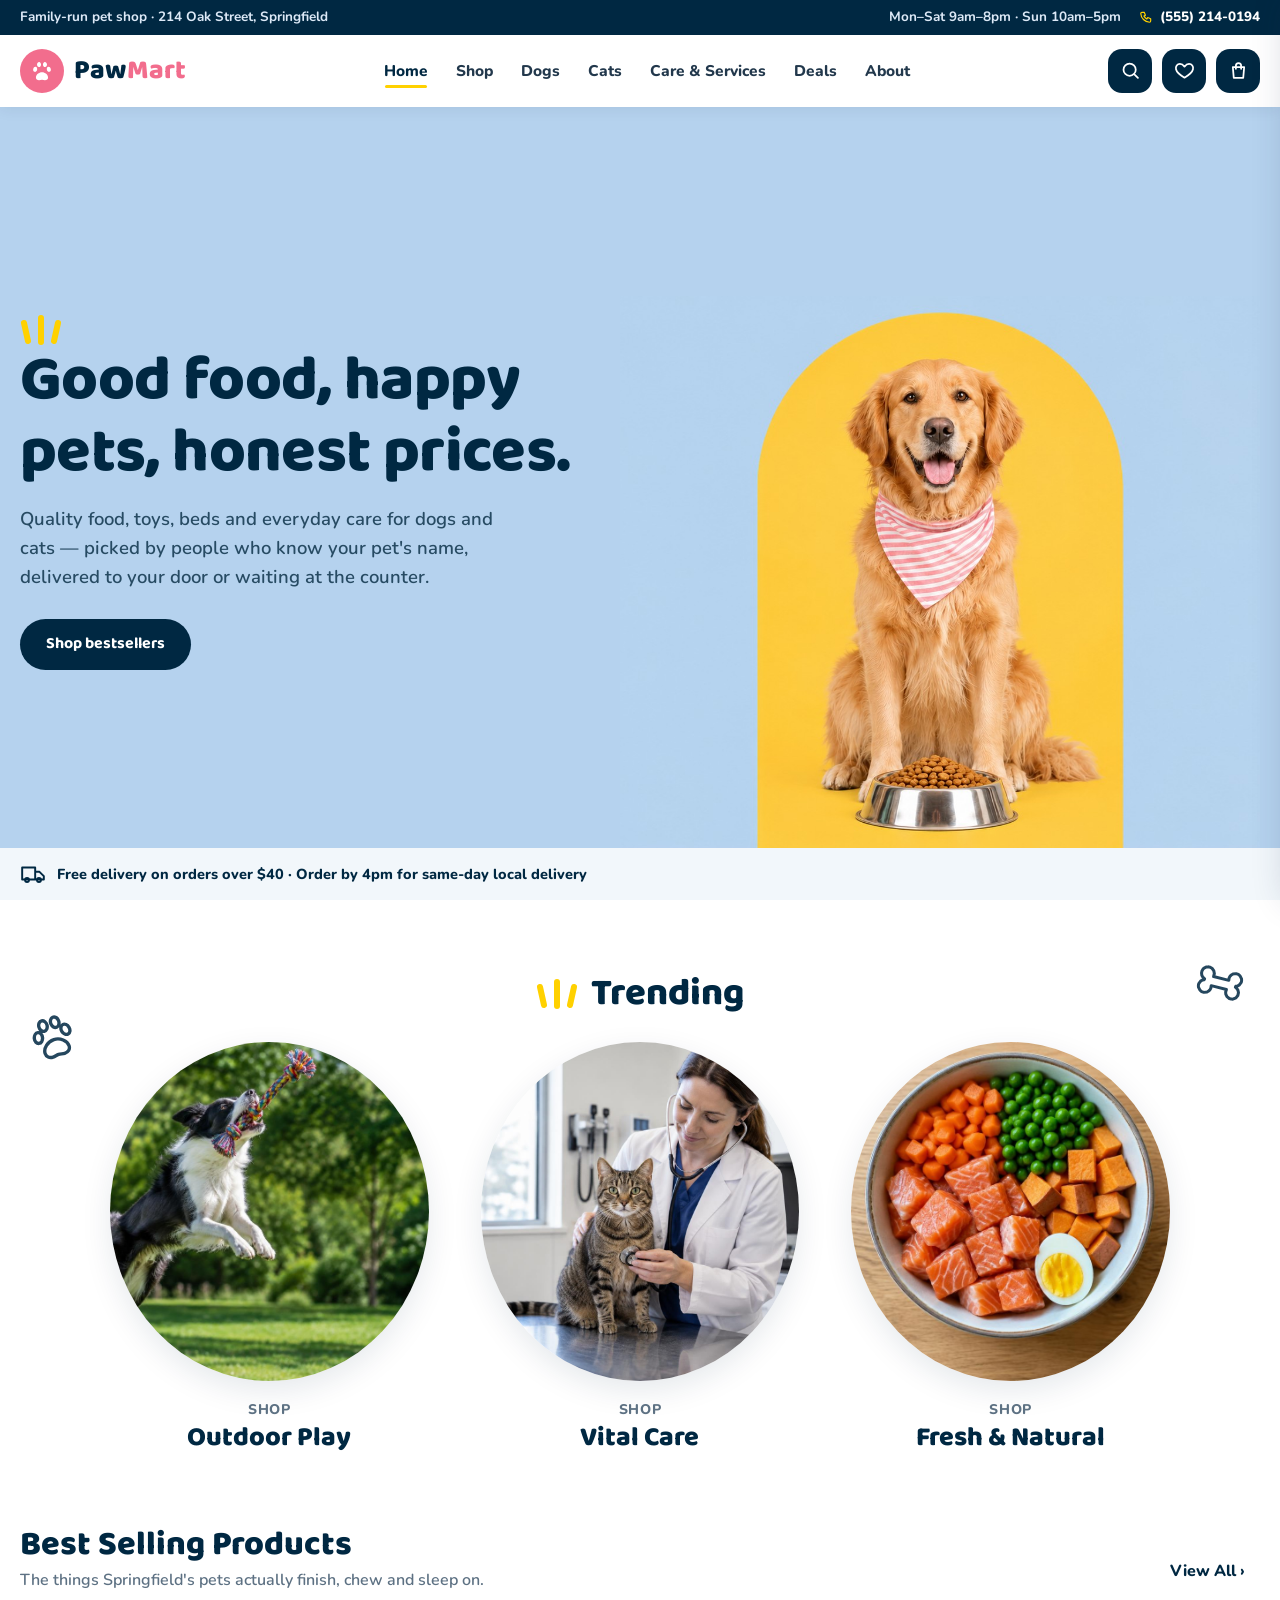
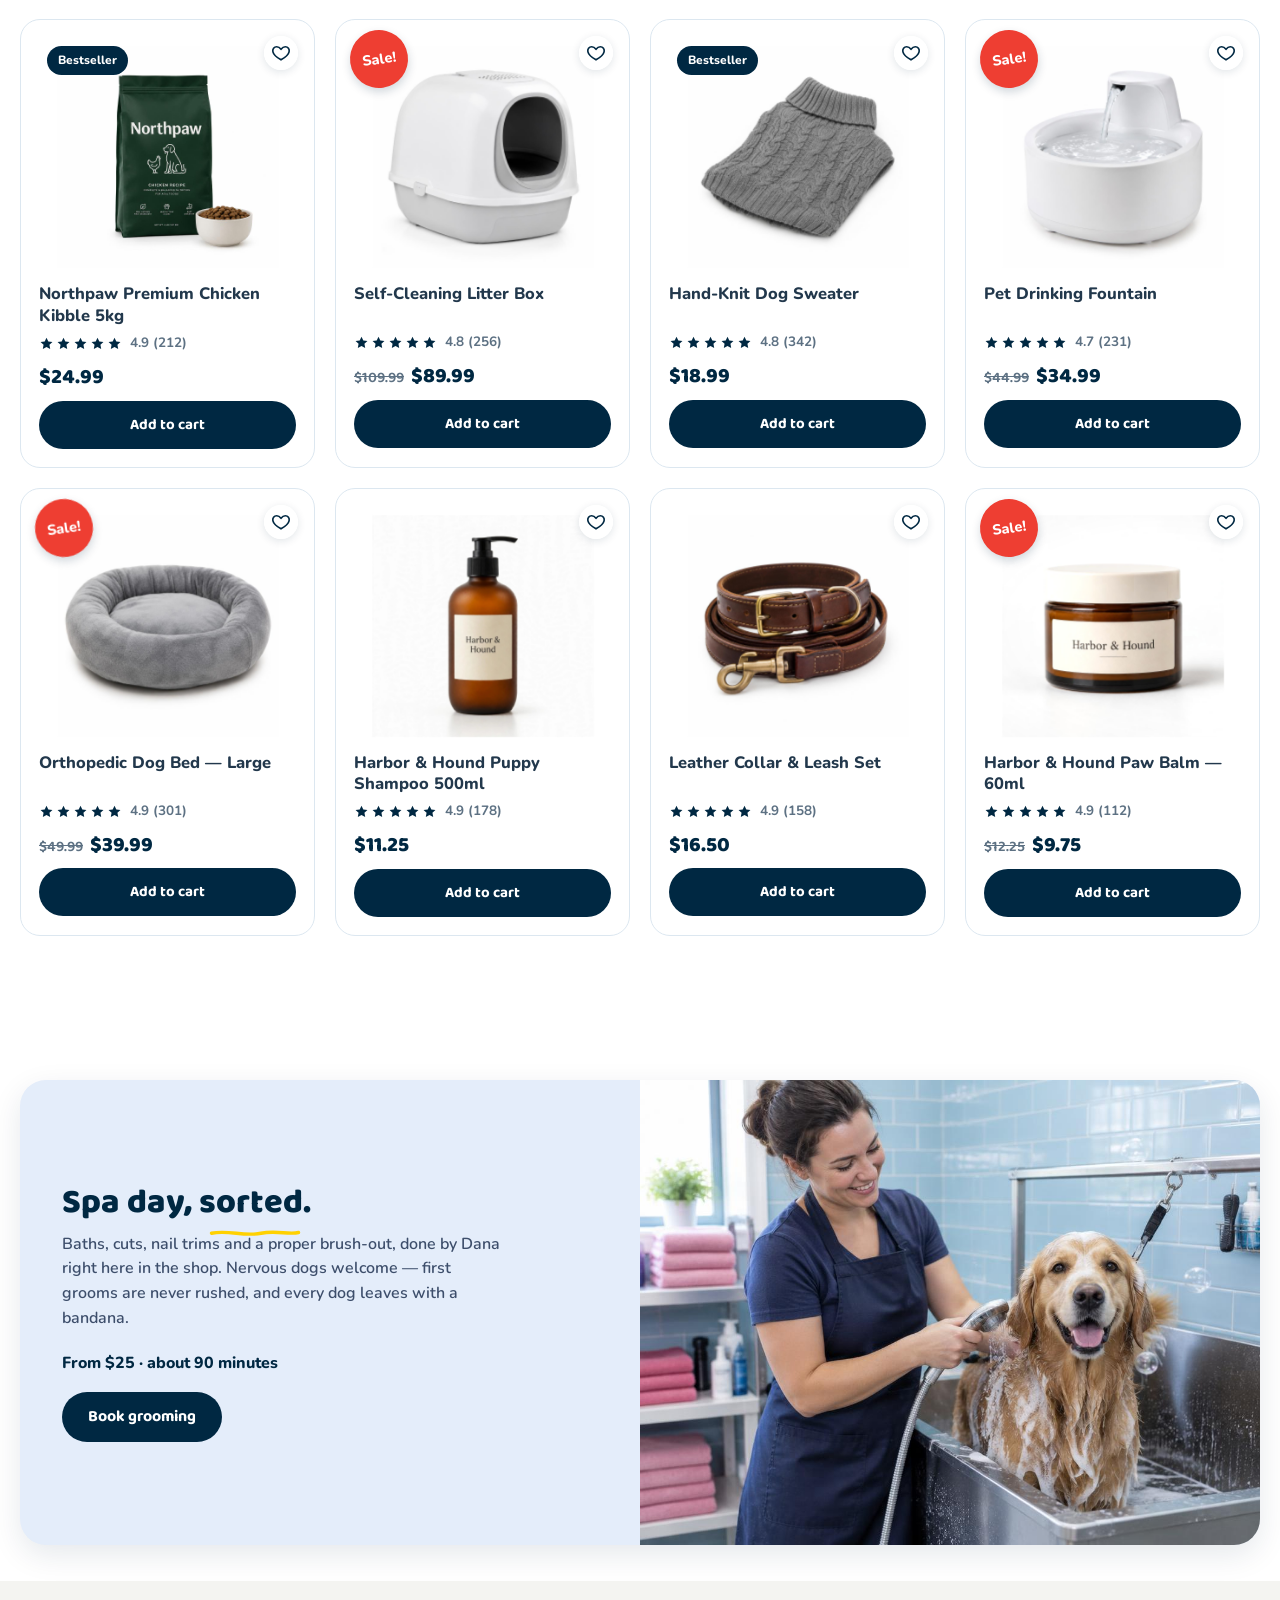
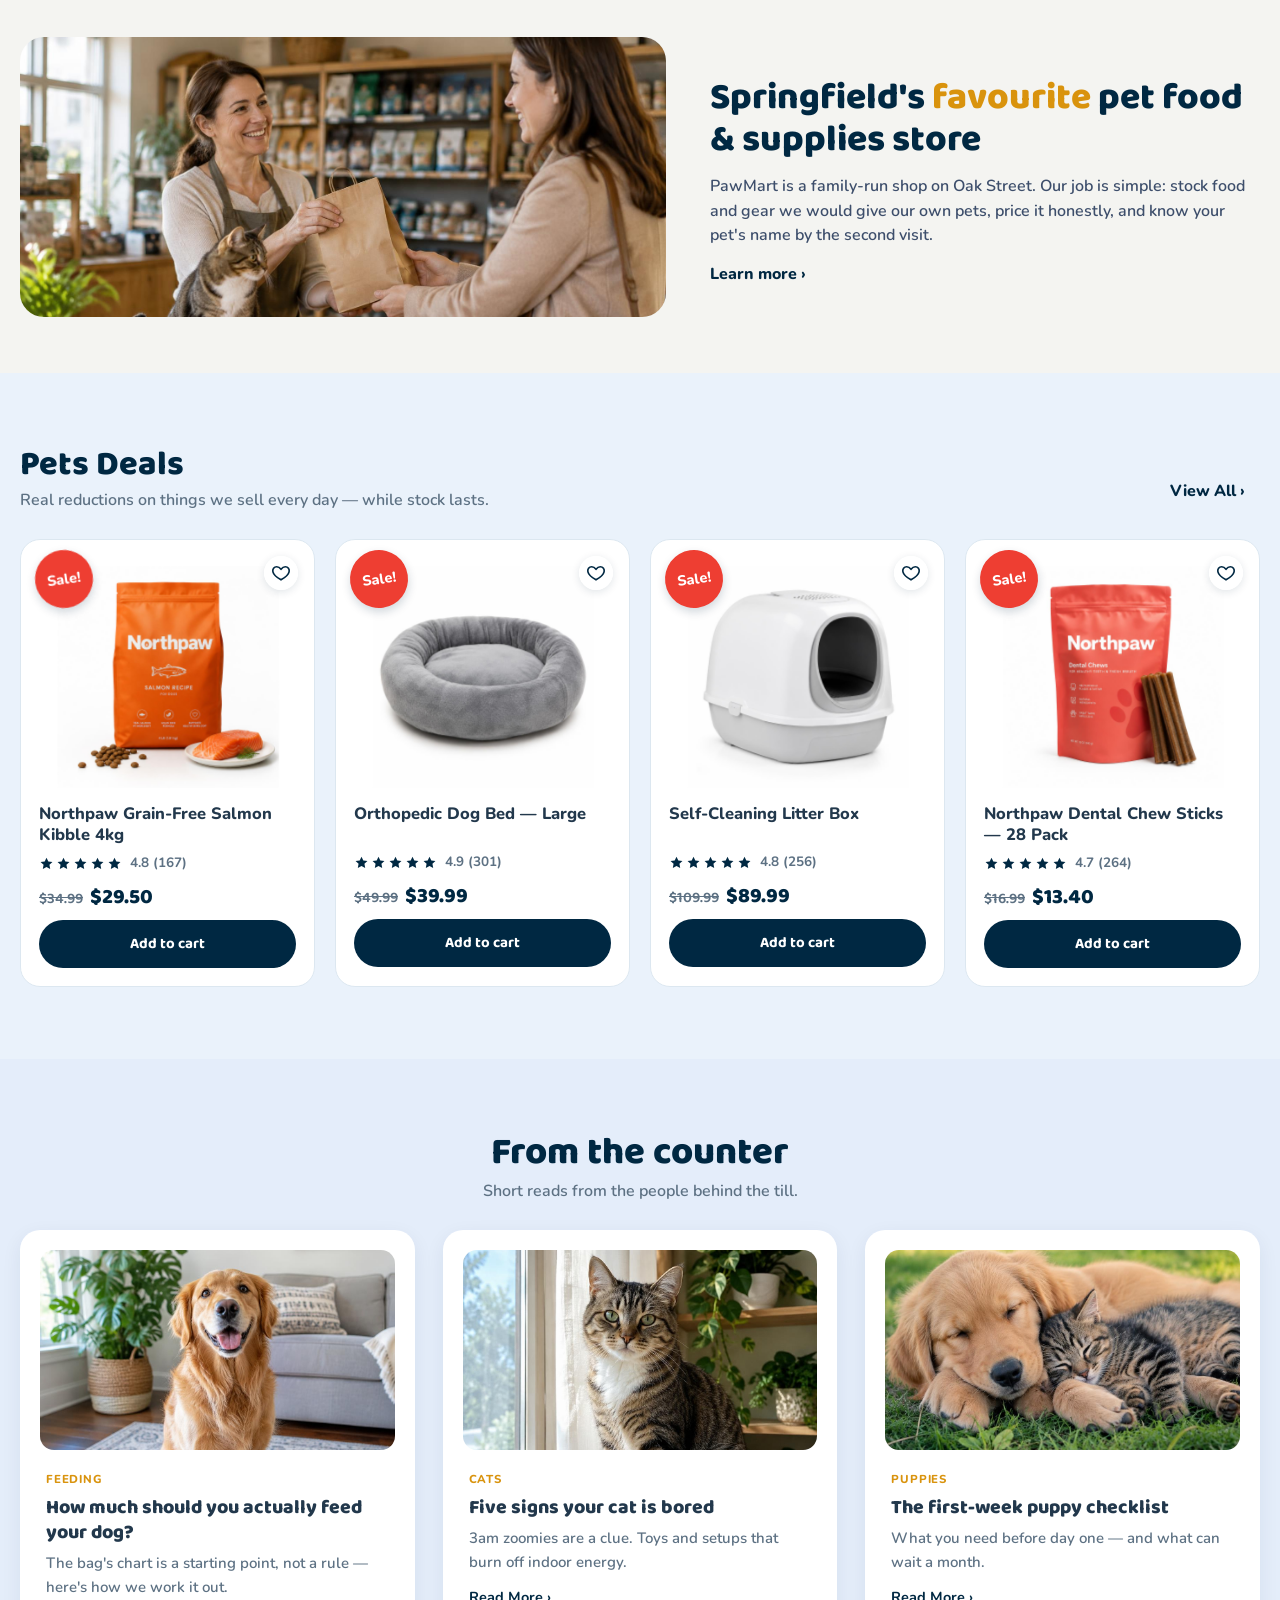
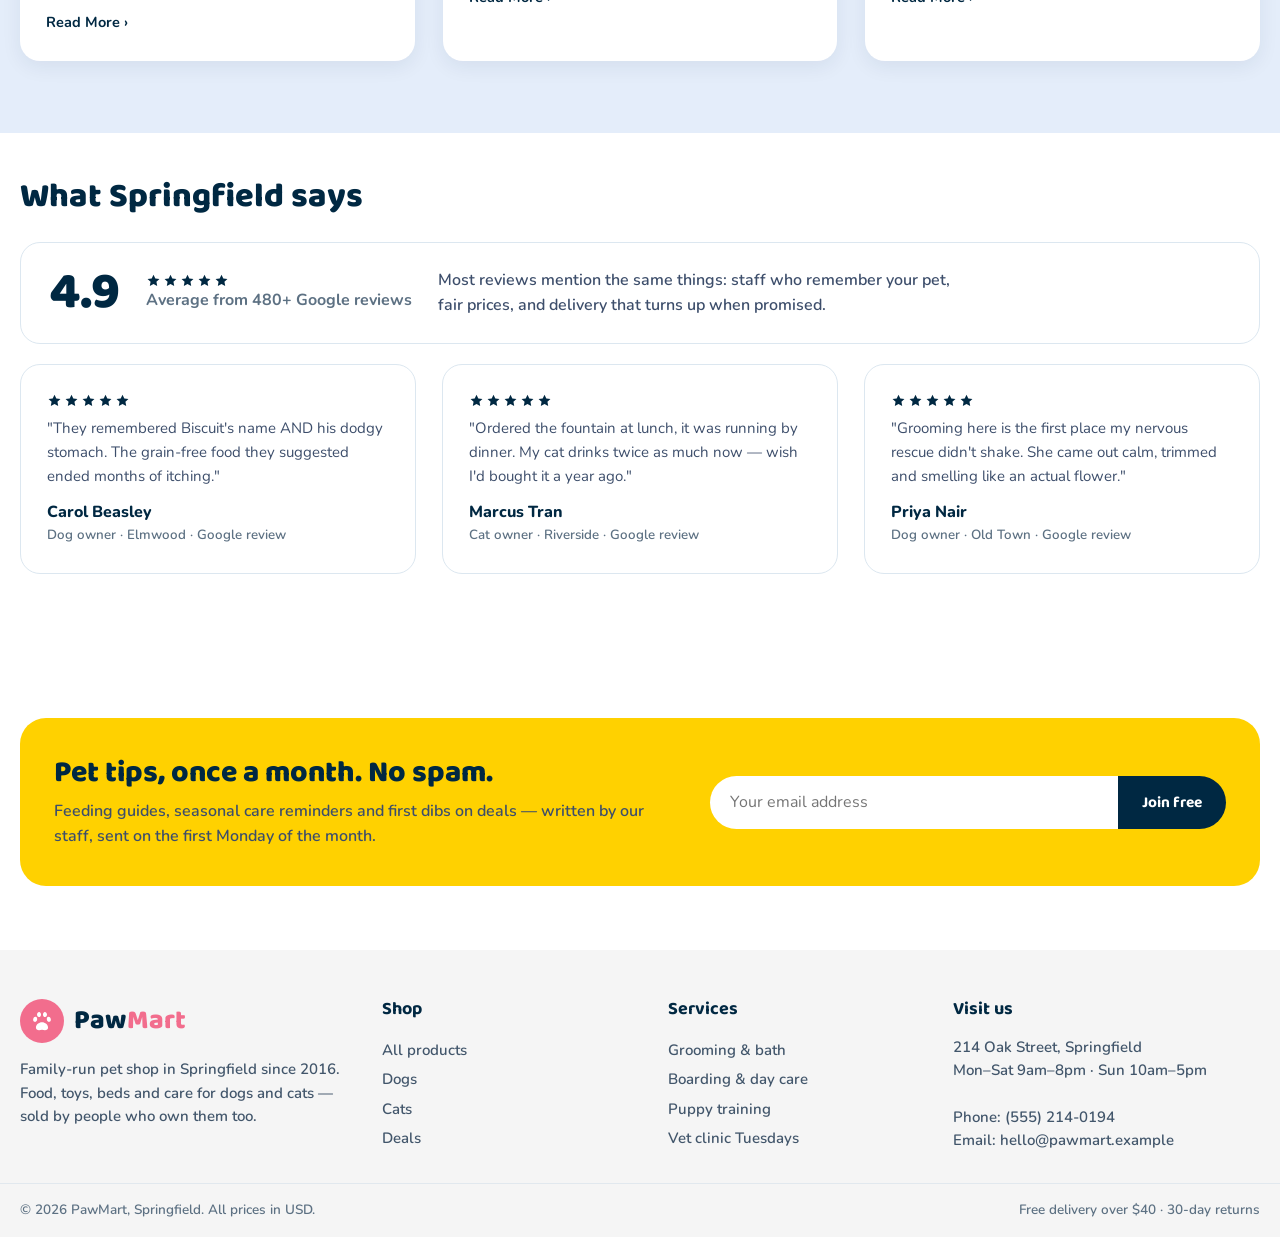
==== commit 572349af: "Top bar neatness (Canyon): the hours were printing literal backslash-u2013 code instead of dashes — " ====
--- a/index.html
+++ b/index.html
@@ -9,12 +9,12 @@
 <link rel="preconnect" href="https://fonts.googleapis.com">
 <link rel="preconnect" href="https://fonts.gstatic.com" crossorigin>
 <link href="https://fonts.googleapis.com/css2?family=Baloo+2:wght@600;700;800&family=Nunito:wght@400;600;700;800&display=swap" rel="stylesheet">
-<link rel="stylesheet" href="style.css?v=43">
+<link rel="stylesheet" href="style.css?v=44">
 </head>
 <body>
 </div>
 <header class="site">
-  <div class="topbar"><div class="wrap topin"><span class="tb-left">Family-run pet shop · 214 Oak Street, Springfield</span><span class="tb-right"><span class="tb-hours">Mon\u2013Sat 9am\u20138pm · Sun 10am\u20135pm</span><a class="tb-phone" href="tel:+15552140194" aria-label="Call PawMart on (555) 214-0194"><svg viewBox="0 0 24 24" aria-hidden="true"><path d="M5 4h4l2 5-2.5 1.5a12 12 0 0 0 5 5L15 13l5 2v4a2 2 0 0 1-2 2A16 16 0 0 1 3 6a2 2 0 0 1 2-2z"/></svg>(555) 214-0194</a></span></div></div>
+  <div class="topbar"><div class="wrap topin"><span class="tb-left">Family-run pet shop · 214 Oak Street, Springfield</span><span class="tb-right"><span class="tb-hours">Mon–Sat 9am–8pm · Sun 10am–5pm</span><a class="tb-phone" href="tel:+15552140194" aria-label="Call PawMart on (555) 214-0194"><svg viewBox="0 0 24 24" aria-hidden="true"><path d="M5 4h4l2 5-2.5 1.5a12 12 0 0 0 5 5L15 13l5 2v4a2 2 0 0 1-2 2A16 16 0 0 1 3 6a2 2 0 0 1 2-2z"/></svg>(555) 214-0194</a></span></div></div>
   <div class="head wrap">
     <a class="logo" href="index.html"><span class="paw"><svg viewBox="0 0 24 24" fill="#fff" aria-hidden="true"><path d="M12 13.2c2.9 0 5.6 2.3 5.6 4.7 0 1.6-1.2 2.6-2.9 2.6-1 0-1.7-.4-2.7-.4s-1.7.4-2.7.4c-1.7 0-2.9-1-2.9-2.6 0-2.4 2.7-4.7 5.6-4.7zM6.2 8.1c1 .2 1.6 1.4 1.3 2.7-.3 1.3-1.3 2.2-2.3 2-1-.2-1.6-1.4-1.3-2.7.3-1.3 1.3-2.2 2.3-2zm11.6 0c1-.2 2 .7 2.3 2 .3 1.3-.3 2.5-1.3 2.7-1 .2-2-.7-2.3-2-.3-1.3.3-2.5 1.3-2.7zM9.4 3.6c1 .1 1.8 1.3 1.7 2.6-.1 1.3-1 2.3-2 2.2-1-.1-1.8-1.3-1.7-2.6.1-1.3 1-2.3 2-2.2zm5.2 0c1-.1 1.9.9 2 2.2.1 1.3-.7 2.5-1.7 2.6-1 .1-1.9-.9-2-2.2-.1-1.3.7-2.5 1.7-2.6z"/></svg></span><span class="lname">Paw<em>Mart</em></span></a>
     <nav class="mainnav" aria-label="Main"><a href="index.html" class="on">Home</a><a href="shop.html">Shop</a><a href="dogs.html">Dogs</a><a href="cats.html">Cats</a><a href="care.html">Care &amp; Services</a><a href="deals.html">Deals</a><a href="about.html">About</a></nav>
@@ -180,6 +180,6 @@
   </div>
 </div>
 <div id="toast" role="status"></div>
-<script src="shop.js?v=43"></script>
+<script src="shop.js?v=44"></script>
 </body>
 </html>
--- a/style.css
+++ b/style.css
@@ -516,3 +516,8 @@
 .tb-phone svg{width:14px;height:14px;fill:none;stroke:var(--yellow);stroke-width:2;stroke-linejoin:round}
 .tb-phone:hover{color:var(--yellow)}
 @media(max-width:680px){ .tb-left{display:none} .topin{justify-content:center} }
+
+/* top bar neatness: one line at every width — trim content before it can wrap */
+.tb-left,.tb-hours{white-space:nowrap}
+@media(max-width:900px){ .tb-left{display:none} }
+@media(max-width:680px){ .tb-hours{display:none} }
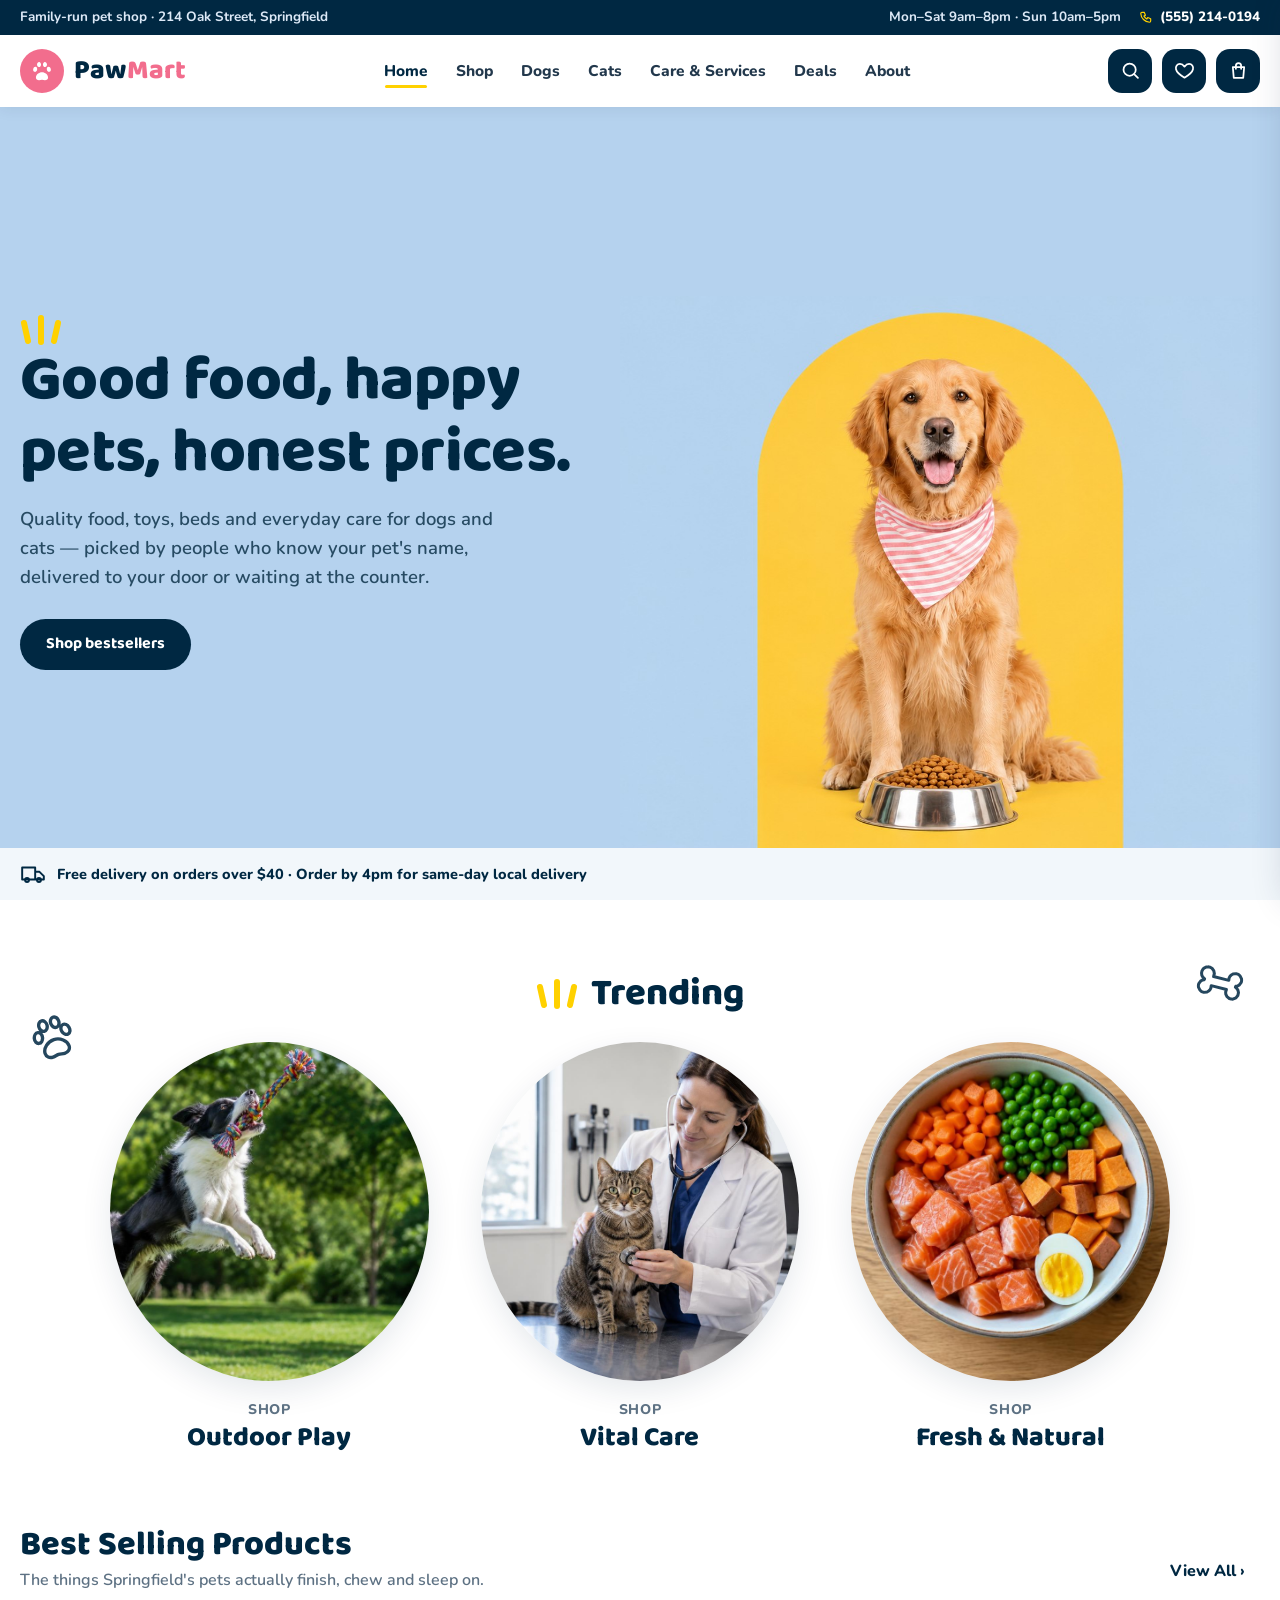
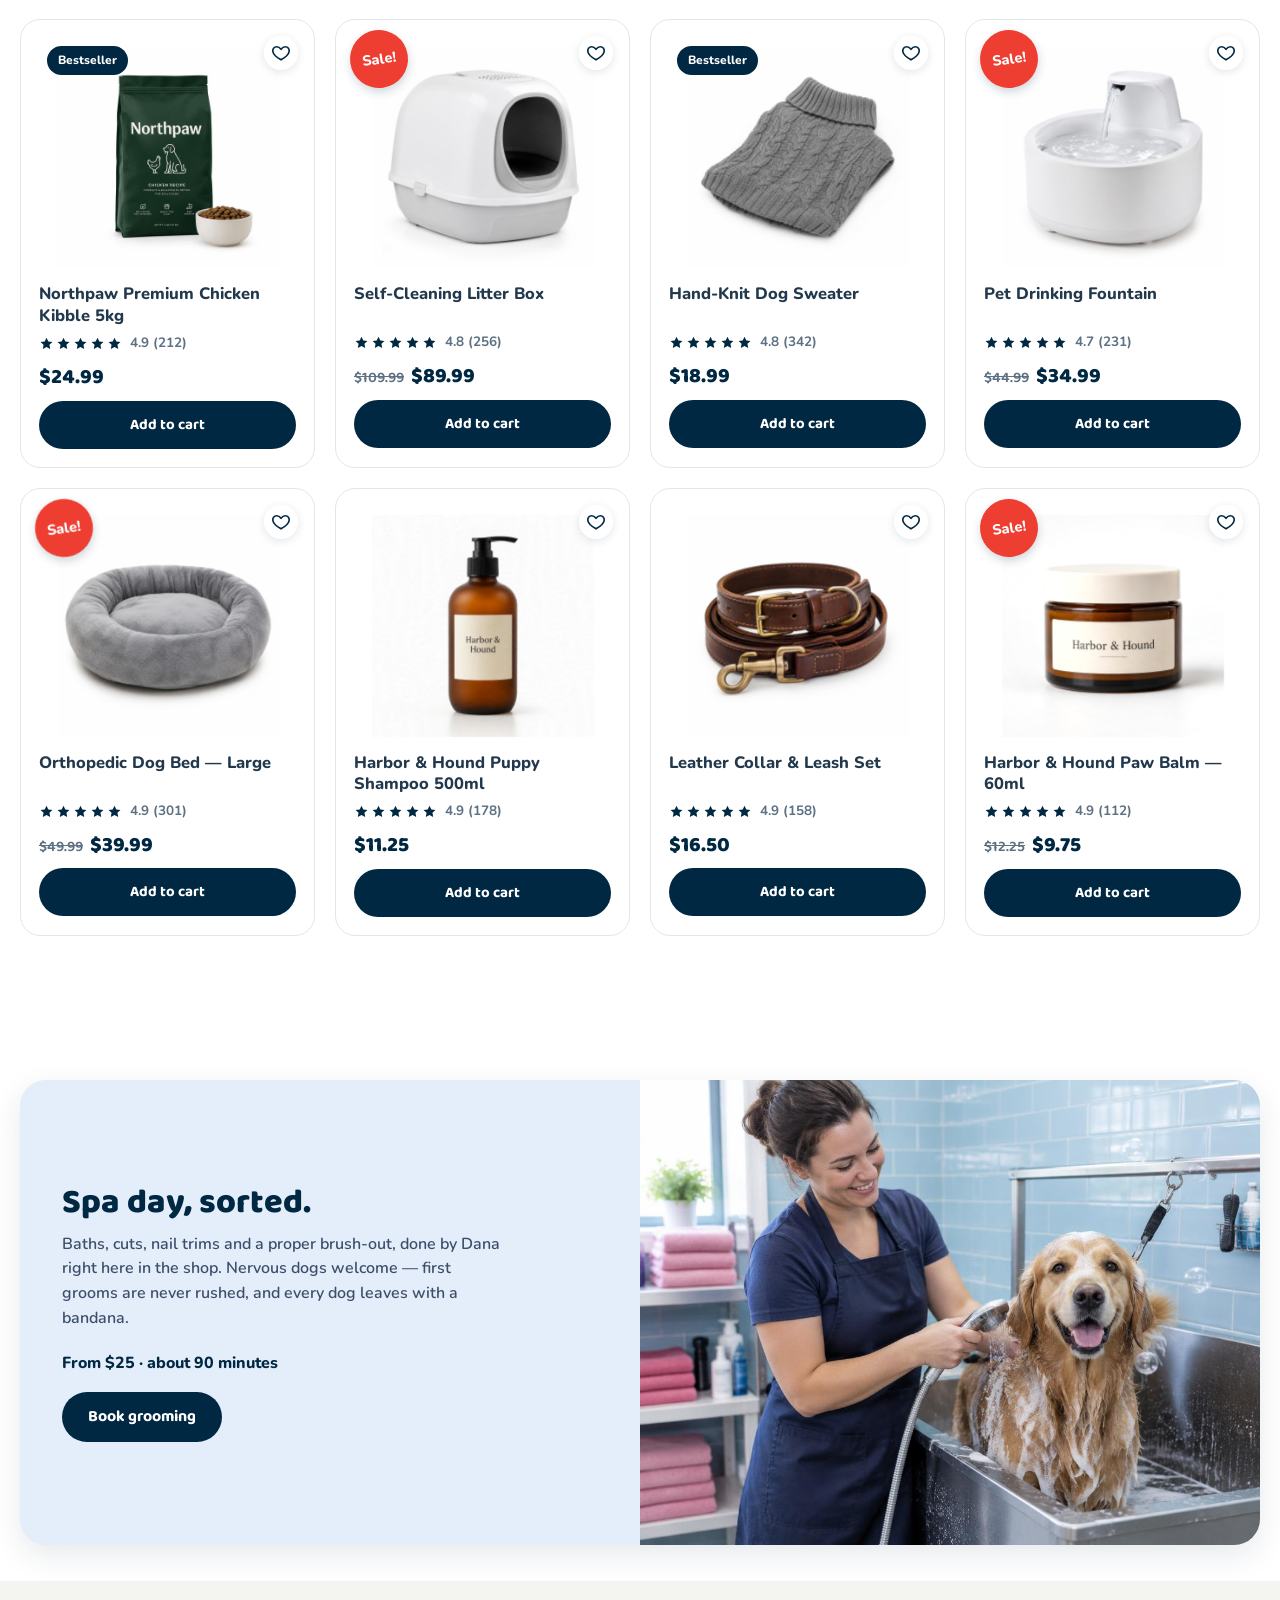
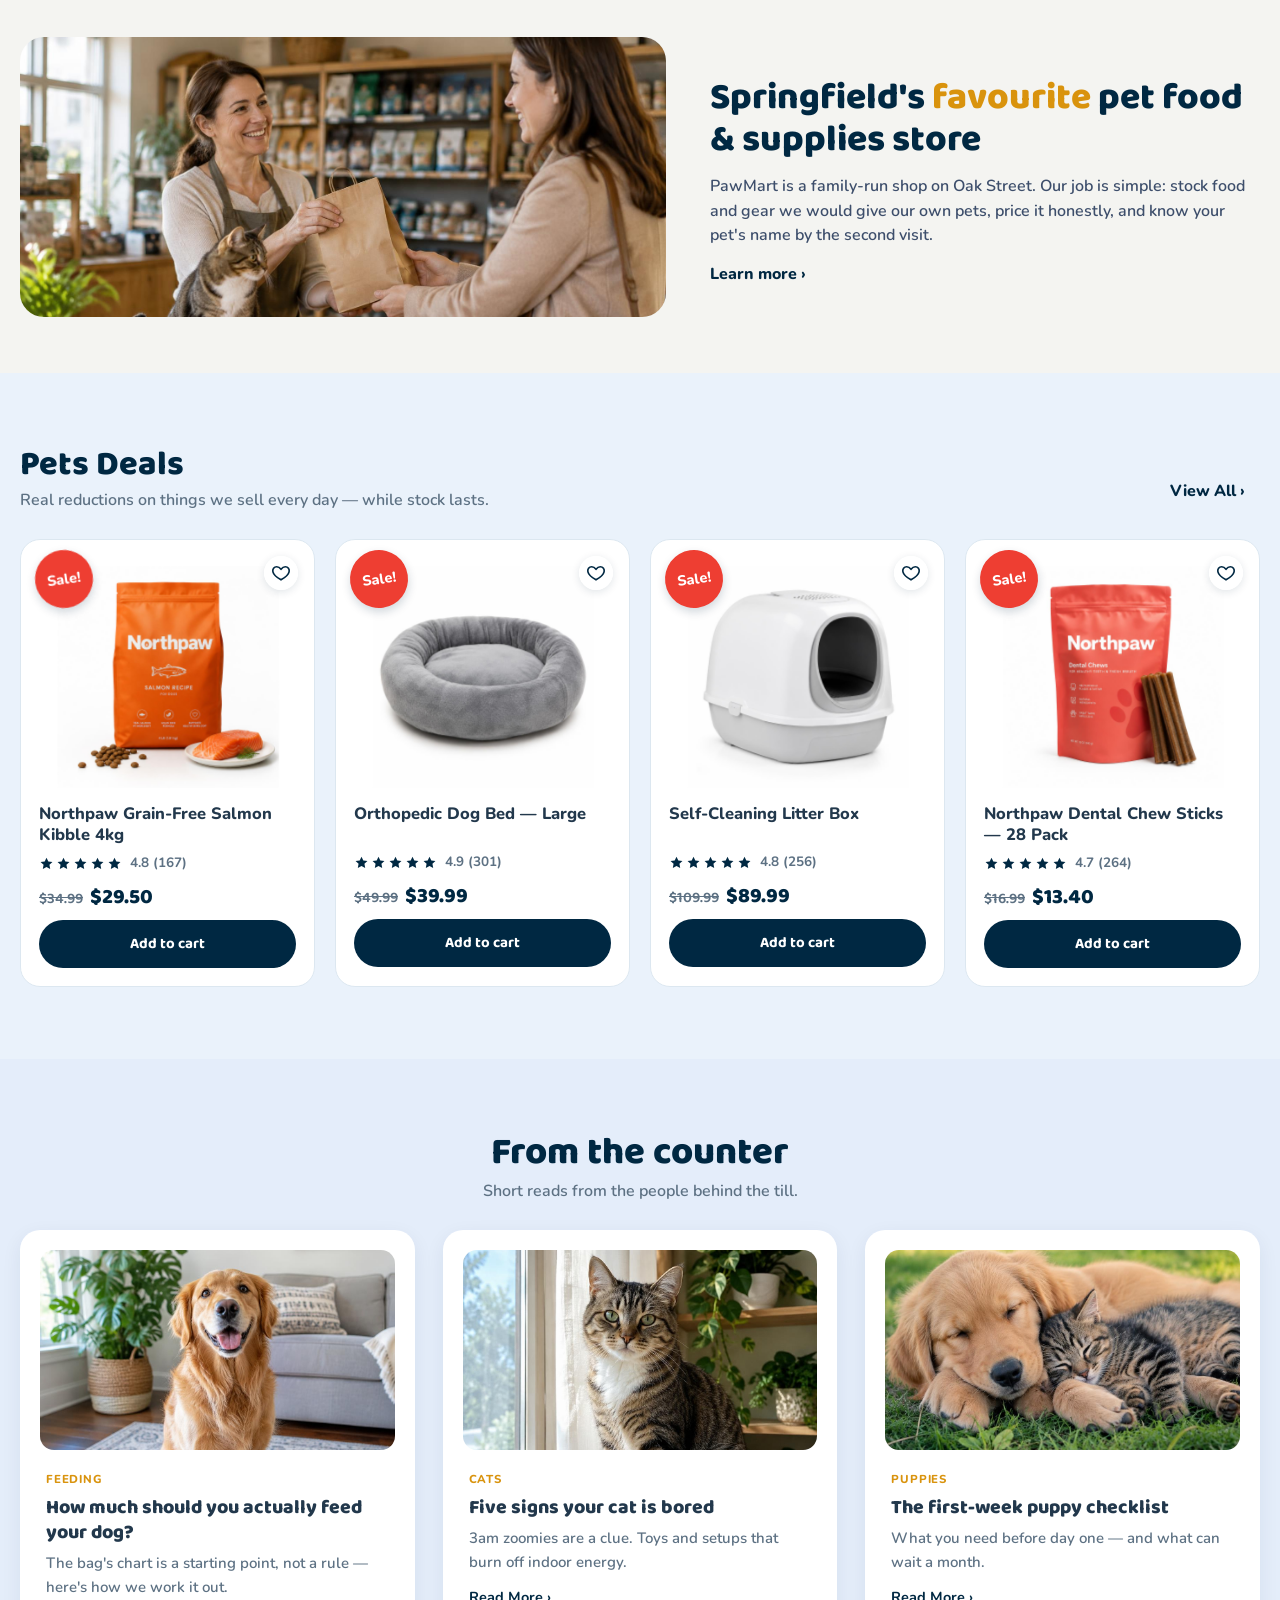
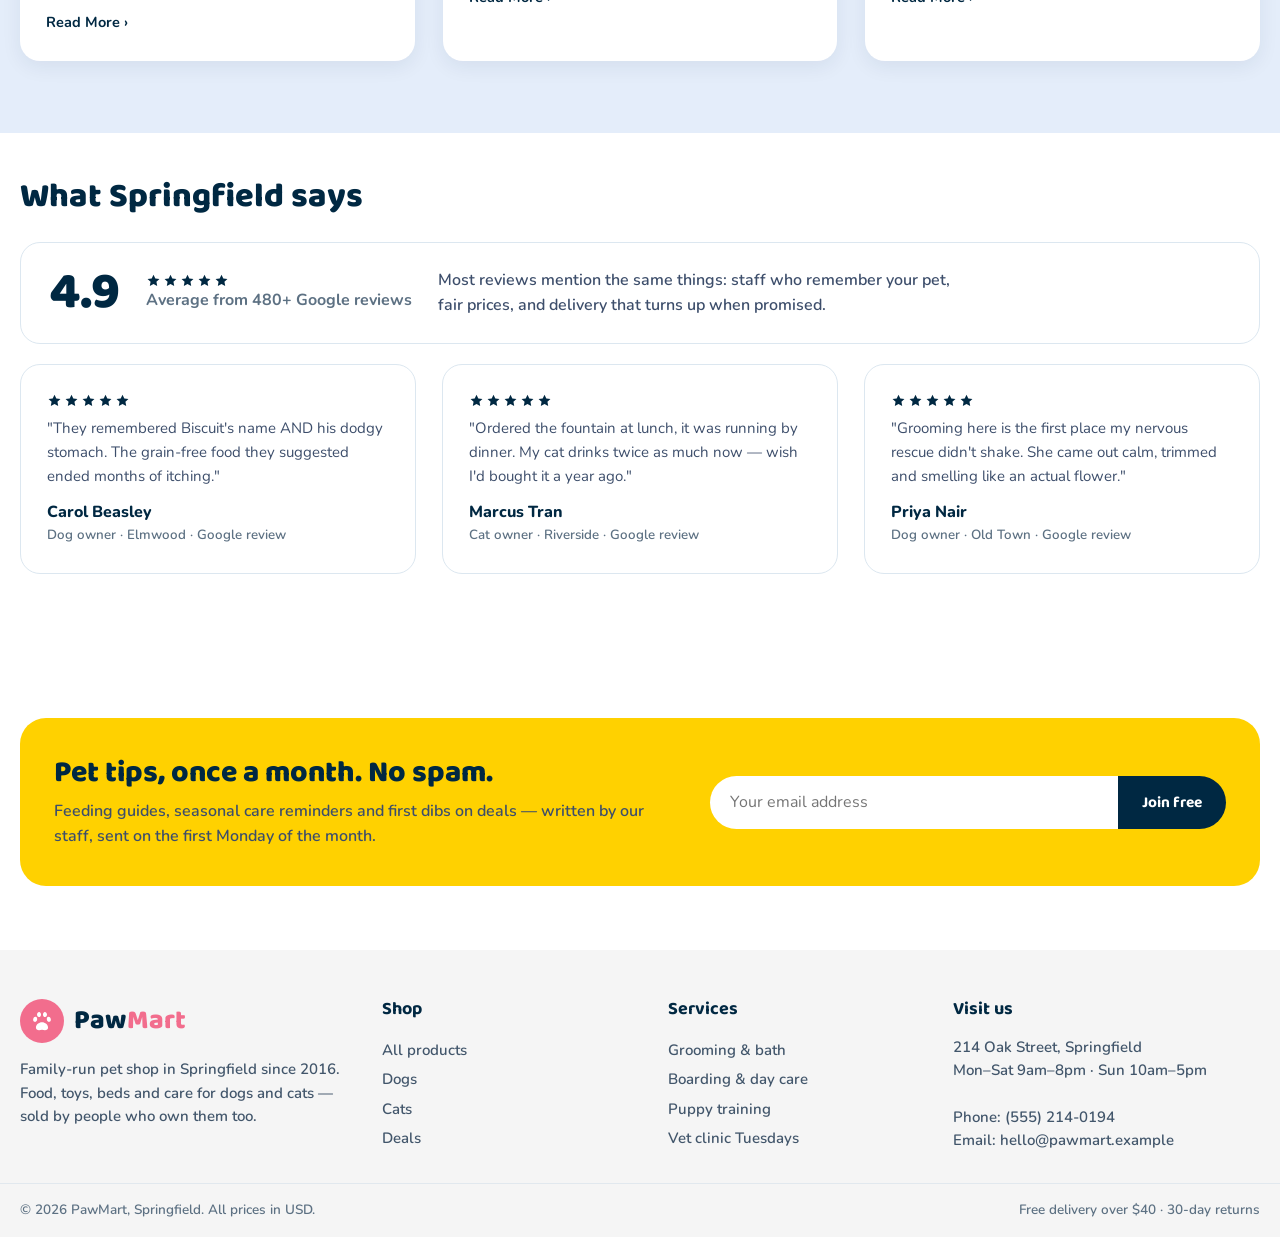
==== commit bebf3673: "v47: removed the displaced yellow squiggle from the grooming heading (span + CSS rule deleted); the " ====
--- a/index.html
+++ b/index.html
@@ -9,7 +9,7 @@
 <link rel="preconnect" href="https://fonts.googleapis.com">
 <link rel="preconnect" href="https://fonts.gstatic.com" crossorigin>
 <link href="https://fonts.googleapis.com/css2?family=Baloo+2:wght@600;700;800&family=Nunito:wght@400;600;700;800&display=swap" rel="stylesheet">
-<link rel="stylesheet" href="style.css?v=44">
+<link rel="stylesheet" href="style.css?v=47">
 </head>
 <body>
 </div>
@@ -69,10 +69,10 @@
     <div class="wrap">
       <div class="groom rv">
         <div class="gtx">
-          <h2>Spa day, <span class="uline">sorted.</span></h2>
+          <h2>Spa day, sorted.</h2>
           <p>Baths, cuts, nail trims and a proper brush-out, done by Dana right here in the shop. Nervous dogs welcome — first grooms are never rushed, and every dog leaves with a bandana.</p>
           <div class="from">From $25 · about 90 minutes</div>
-          <a class="btn navyb" href="care.html">Book grooming</a>
+          <a class="btn navyb" href="care.html#book">Book grooming</a>
         </div>
         <img src="images/grooming.jpg" alt="A golden retriever being rinsed by our groomer in the shop's grooming tub">
       </div>
@@ -100,9 +100,9 @@
     <div class="wrap">
       <div class="sec-head center rv"><div><h2>From the counter</h2><p>Short reads from the people behind the till.</p></div></div>
       <div class="blog">
-        <a class="bcard" href="about.html"><img src="images/tile-dog.jpg" alt="Golden retriever at home" style="object-position:50% 25%"><span class="bb"><span class="btag">Feeding</span><h3>How much should you actually feed your dog?</h3><p>The bag's chart is a starting point, not a rule — here's how we work it out.</p><span class="rmore">Read More</span></span></a>
-        <a class="bcard" href="about.html"><img src="images/tile-cat.jpg" alt="Tabby cat looking at the camera" style="object-position:50% 35%"><span class="bb"><span class="btag">Cats</span><h3>Five signs your cat is bored</h3><p>3am zoomies are a clue. Toys and setups that burn off indoor energy.</p><span class="rmore">Read More</span></span></a>
-        <a class="bcard" href="about.html"><img src="images/hero.jpg" alt="A cat cuddling a puppy in the grass"><span class="bb"><span class="btag">Puppies</span><h3>The first-week puppy checklist</h3><p>What you need before day one — and what can wait a month.</p><span class="rmore">Read More</span></span></a>
+        <a class="bcard" href="article-feeding.html"><img src="images/tile-dog.jpg" alt="Golden retriever at home" style="object-position:50% 25%"><span class="bb"><span class="btag">Feeding</span><h3>How much should you actually feed your dog?</h3><p>The bag's chart is a starting point, not a rule — here's how we work it out.</p><span class="rmore">Read More</span></span></a>
+        <a class="bcard" href="article-cat-boredom.html"><img src="images/tile-cat.jpg" alt="Tabby cat looking at the camera" style="object-position:50% 35%"><span class="bb"><span class="btag">Cats</span><h3>Five signs your cat is bored</h3><p>3am zoomies are a clue. Toys and setups that burn off indoor energy.</p><span class="rmore">Read More</span></span></a>
+        <a class="bcard" href="article-puppy-checklist.html"><img src="images/hero.jpg" alt="A cat cuddling a puppy in the grass"><span class="bb"><span class="btag">Puppies</span><h3>The first-week puppy checklist</h3><p>What you need before day one — and what can wait a month.</p><span class="rmore">Read More</span></span></a>
       </div>
     </div>
   </section>
@@ -180,6 +180,6 @@
   </div>
 </div>
 <div id="toast" role="status"></div>
-<script src="shop.js?v=44"></script>
+<script src="shop.js?v=47"></script>
 </body>
 </html>
--- a/style.css
+++ b/style.css
@@ -364,7 +364,6 @@
 .foot a:hover{color:var(--navy)}
 .foot .logo .lname{color:var(--navy)}
 .footbot{color:#5D7183}
-.uline{background:url("data:image/svg+xml;utf8,<svg xmlns='http://www.w3.org/2000/svg' width='120' height='12' viewBox='0 0 120 12'><path d='M2 7 C 25 2, 45 12, 68 7 C 88 3, 105 9, 118 6' fill='none' stroke='%23FFD100' stroke-width='4.5' stroke-linecap='round'/></svg>") bottom left / 100% 9px no-repeat;padding-bottom:7px}
 @media(max-width:980px){
   .petgrid{grid-template-columns:repeat(3,1fr)}
   .services.photo-grid{grid-template-columns:repeat(2,1fr)}
@@ -521,3 +520,47 @@
 .tb-left,.tb-hours{white-space:nowrap}
 @media(max-width:900px){ .tb-left{display:none} }
 @media(max-width:680px){ .tb-hours{display:none} }
+
+/* booking panel (Care page) */
+.bookpanel{background:var(--navy);border-radius:26px;padding:42px;display:grid;grid-template-columns:1fr 1.08fr;gap:42px;box-shadow:var(--shadow)}
+.booktx h2{color:#fff;font-size:32px;margin-bottom:12px}
+.booktx p{color:#C9D9EE;font-weight:600;max-width:42ch}
+.booklist{list-style:none;margin:22px 0;padding:0}
+.booklist li{display:flex;justify-content:space-between;gap:14px;color:#fff;font-weight:700;padding:10px 0;border-bottom:1px dashed rgba(255,255,255,.25)}
+.booklist li span:last-child{color:var(--yellow);white-space:nowrap}
+.bookcall{margin-top:18px}
+.bookcall a{color:var(--yellow);font-weight:800;text-decoration:none}
+.bookcall a:hover{text-decoration:underline}
+.bookcard{background:#fff;border-radius:20px;padding:26px}
+.field select{width:100%;border:2px solid var(--line);border-radius:14px;padding:12px 15px;font:inherit;outline:none;background:#F7FAFD;color:var(--ink)}
+.field select:focus{border-color:var(--sky2);background:#fff}
+.field.invalid select{border-color:#E0655F;background:#FDF3F3}
+.bkrow{display:grid;grid-template-columns:1fr 1fr;gap:14px}
+.bookcard .field{margin-bottom:14px}
+.bookbtn{width:100%;margin-top:2px}
+.bookfine{font-size:13.5px;color:var(--mut);font-weight:600;margin-top:12px;text-align:center}
+.bookref{font-family:'Baloo 2',cursive;font-weight:700;color:var(--navy);font-size:19px;margin-bottom:10px}
+.bookref strong{font-size:30px;color:var(--yellow-d)}
+#bookDone p{color:#3D4E6B;font-weight:600;margin-bottom:18px}
+@media(max-width:860px){ .bookpanel{grid-template-columns:1fr;padding:28px 22px;gap:26px} }
+@media(max-width:520px){ .bkrow{grid-template-columns:1fr} }
+
+/* article pages (From the counter) */
+.article{max-width:780px;margin:0 auto}
+.art-tag{display:inline-block;color:var(--yellow-d);font-weight:800;font-size:13px;letter-spacing:.12em;text-transform:uppercase}
+.article h1{font-size:40px;line-height:1.15;margin:10px 0 12px}
+.article .stand{font-size:18px;color:#3D4E6B;font-weight:600;margin-bottom:22px}
+.art-hero{width:100%;height:360px;object-fit:cover;border-radius:20px;display:block;margin-bottom:26px}
+.article p{color:#3D4E6B;font-weight:600;margin-bottom:16px;font-size:16.5px;line-height:1.65}
+.article h2{font-size:25px;margin:28px 0 10px}
+.article ul{color:#3D4E6B;font-weight:600;margin:0 0 16px 20px;line-height:1.65}
+.art-tip{background:var(--sky);border-radius:16px;padding:18px 20px;margin:24px 0}
+.art-tip p{margin:0}
+.art-tip strong{color:var(--navy)}
+.art-cta{background:var(--navy);border-radius:18px;padding:24px 26px;margin:30px 0 6px;display:flex;justify-content:space-between;align-items:center;gap:18px;flex-wrap:wrap}
+.art-cta h3{color:#fff;font-size:21px}
+.art-cta p{color:#C9D9EE;margin:4px 0 0;font-size:15px}
+.art-cta .btn{flex:none}
+.keepread{margin-top:38px}
+.keepread h2{font-size:25px;margin-bottom:16px}
+@media(max-width:640px){ .art-hero{height:230px} .article h1{font-size:31px} }
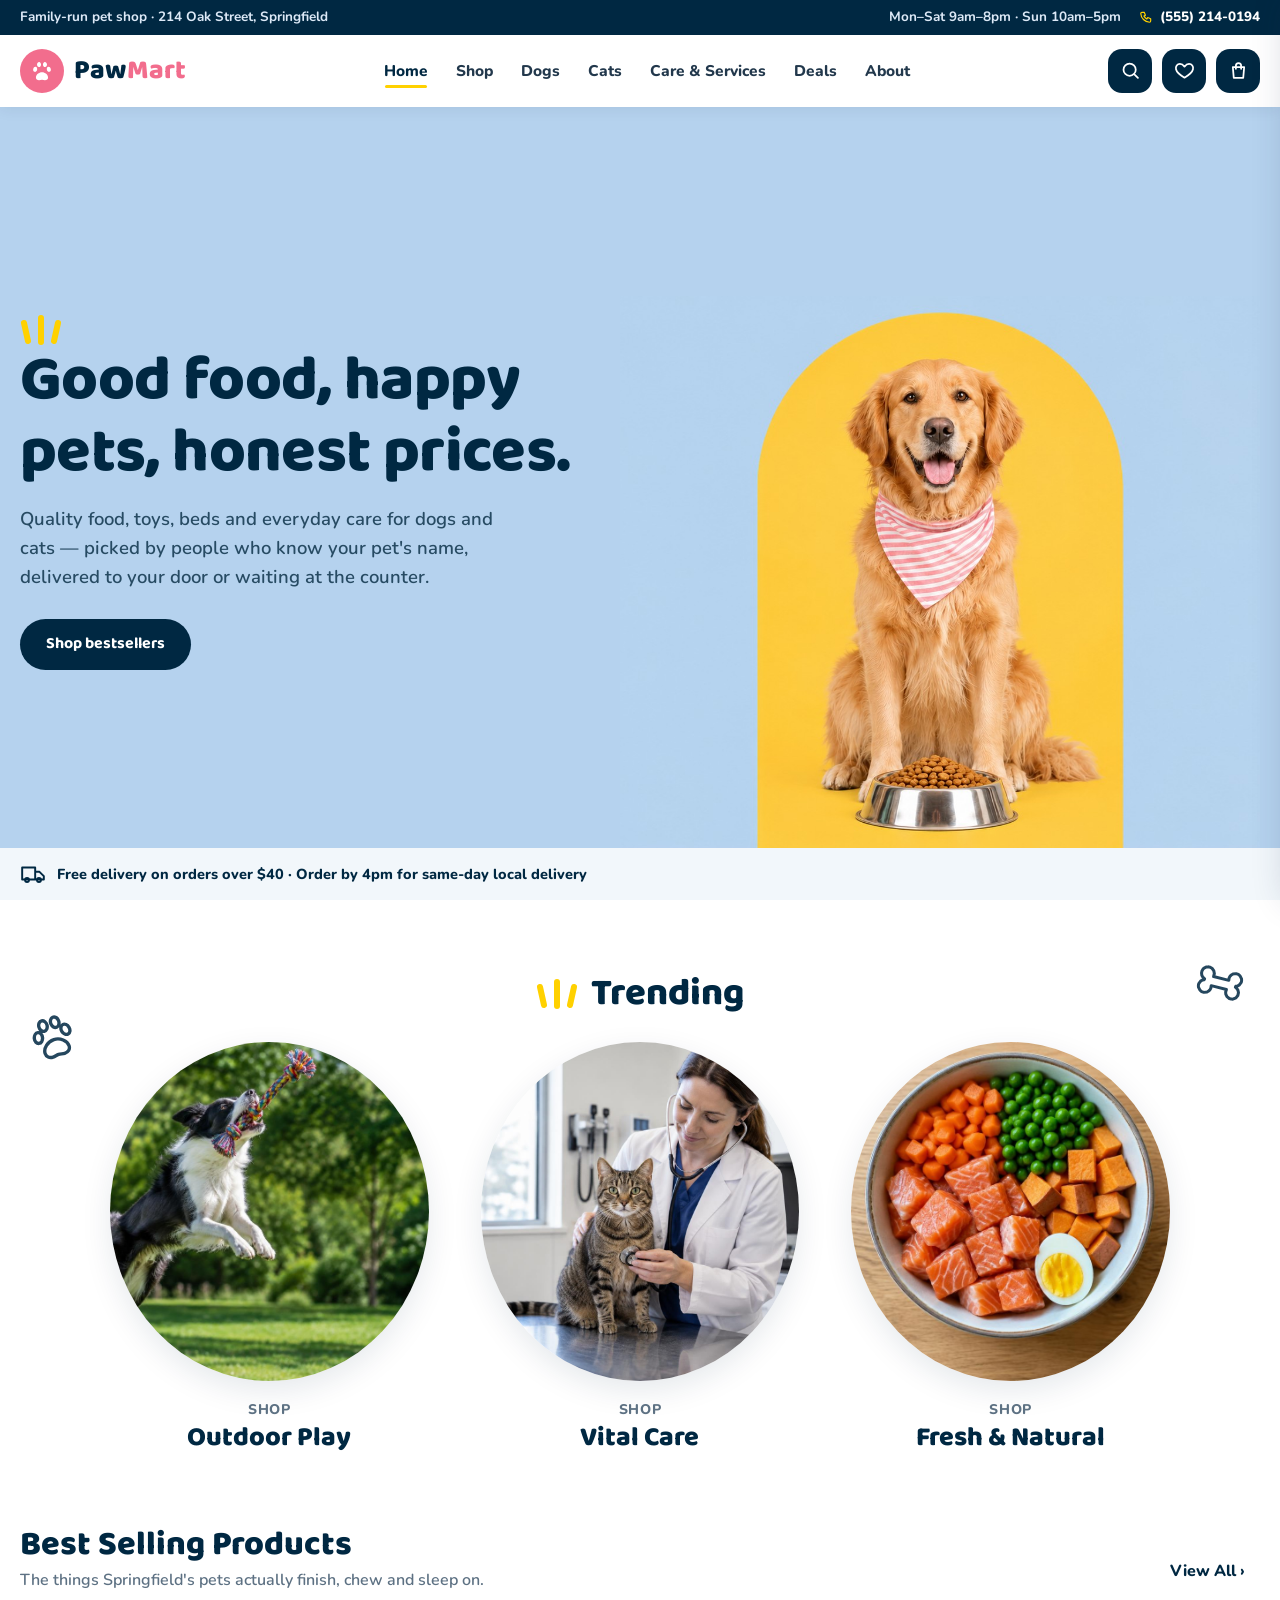
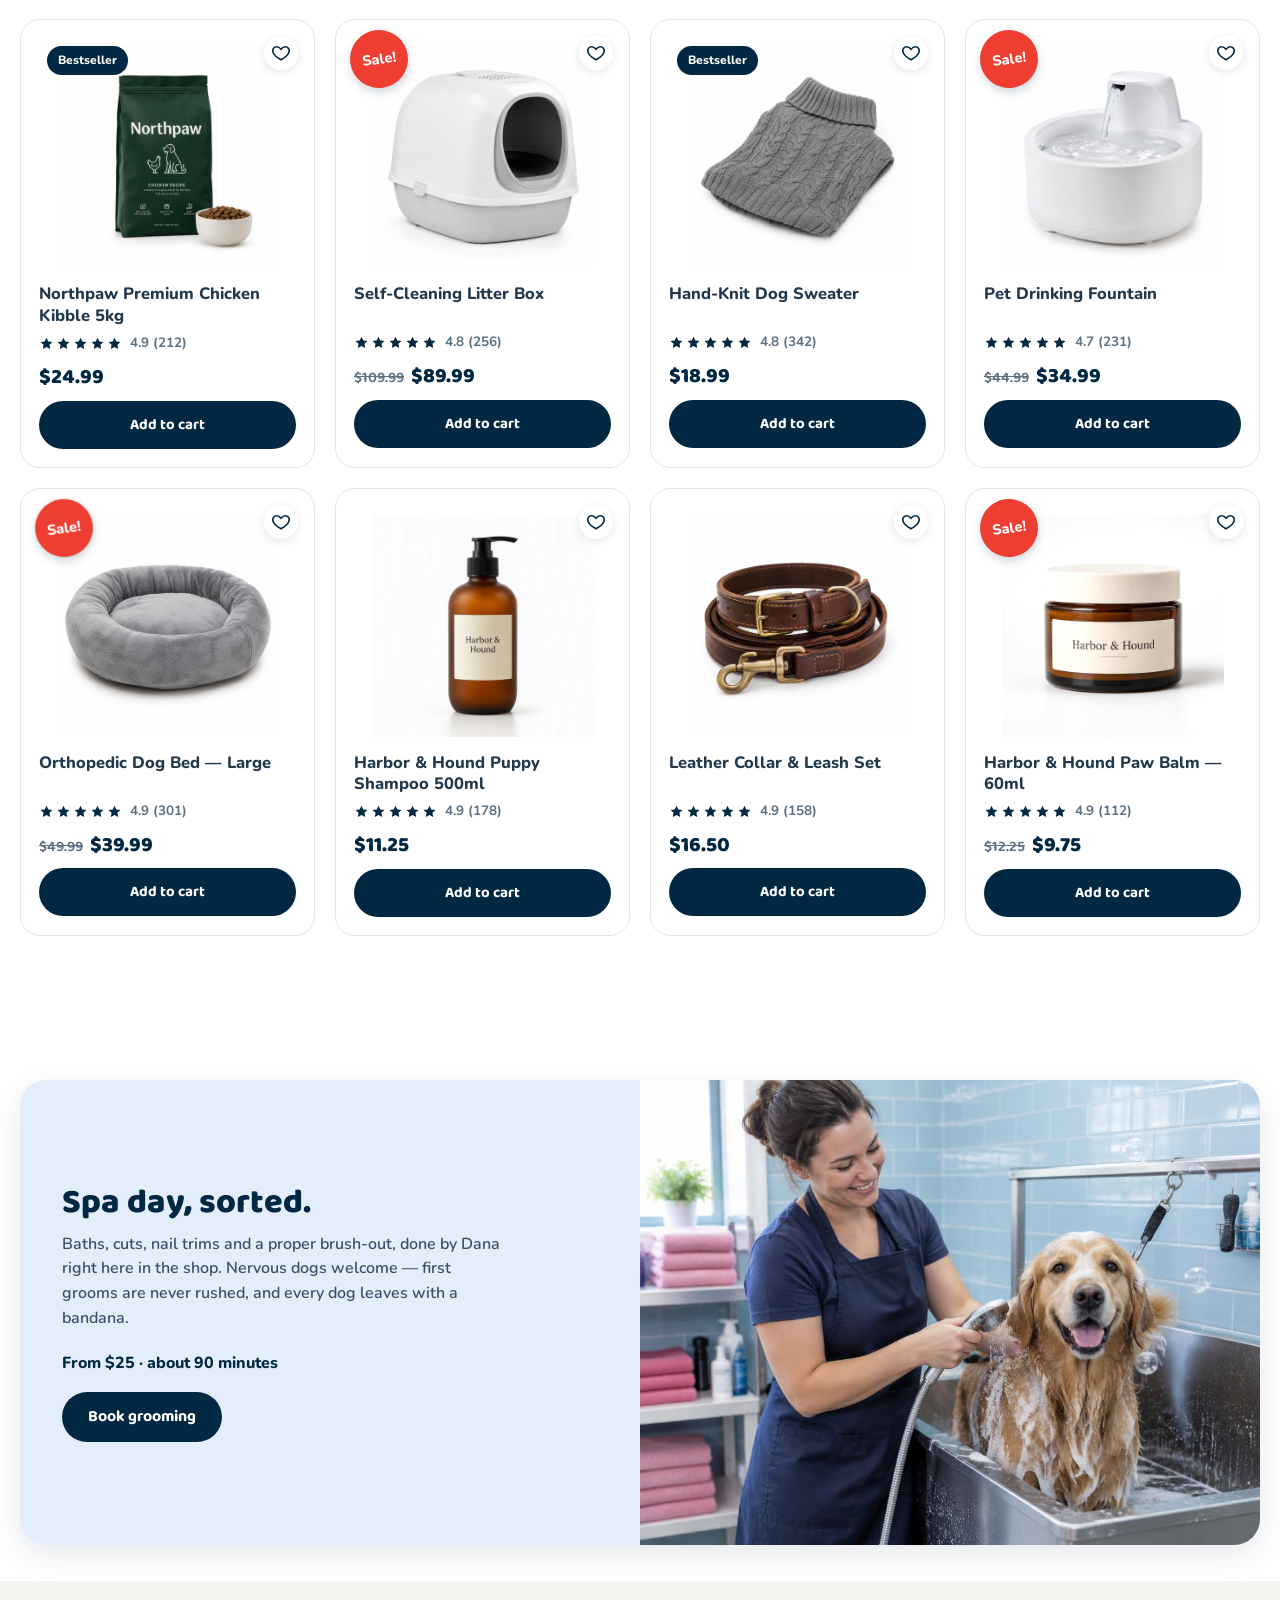
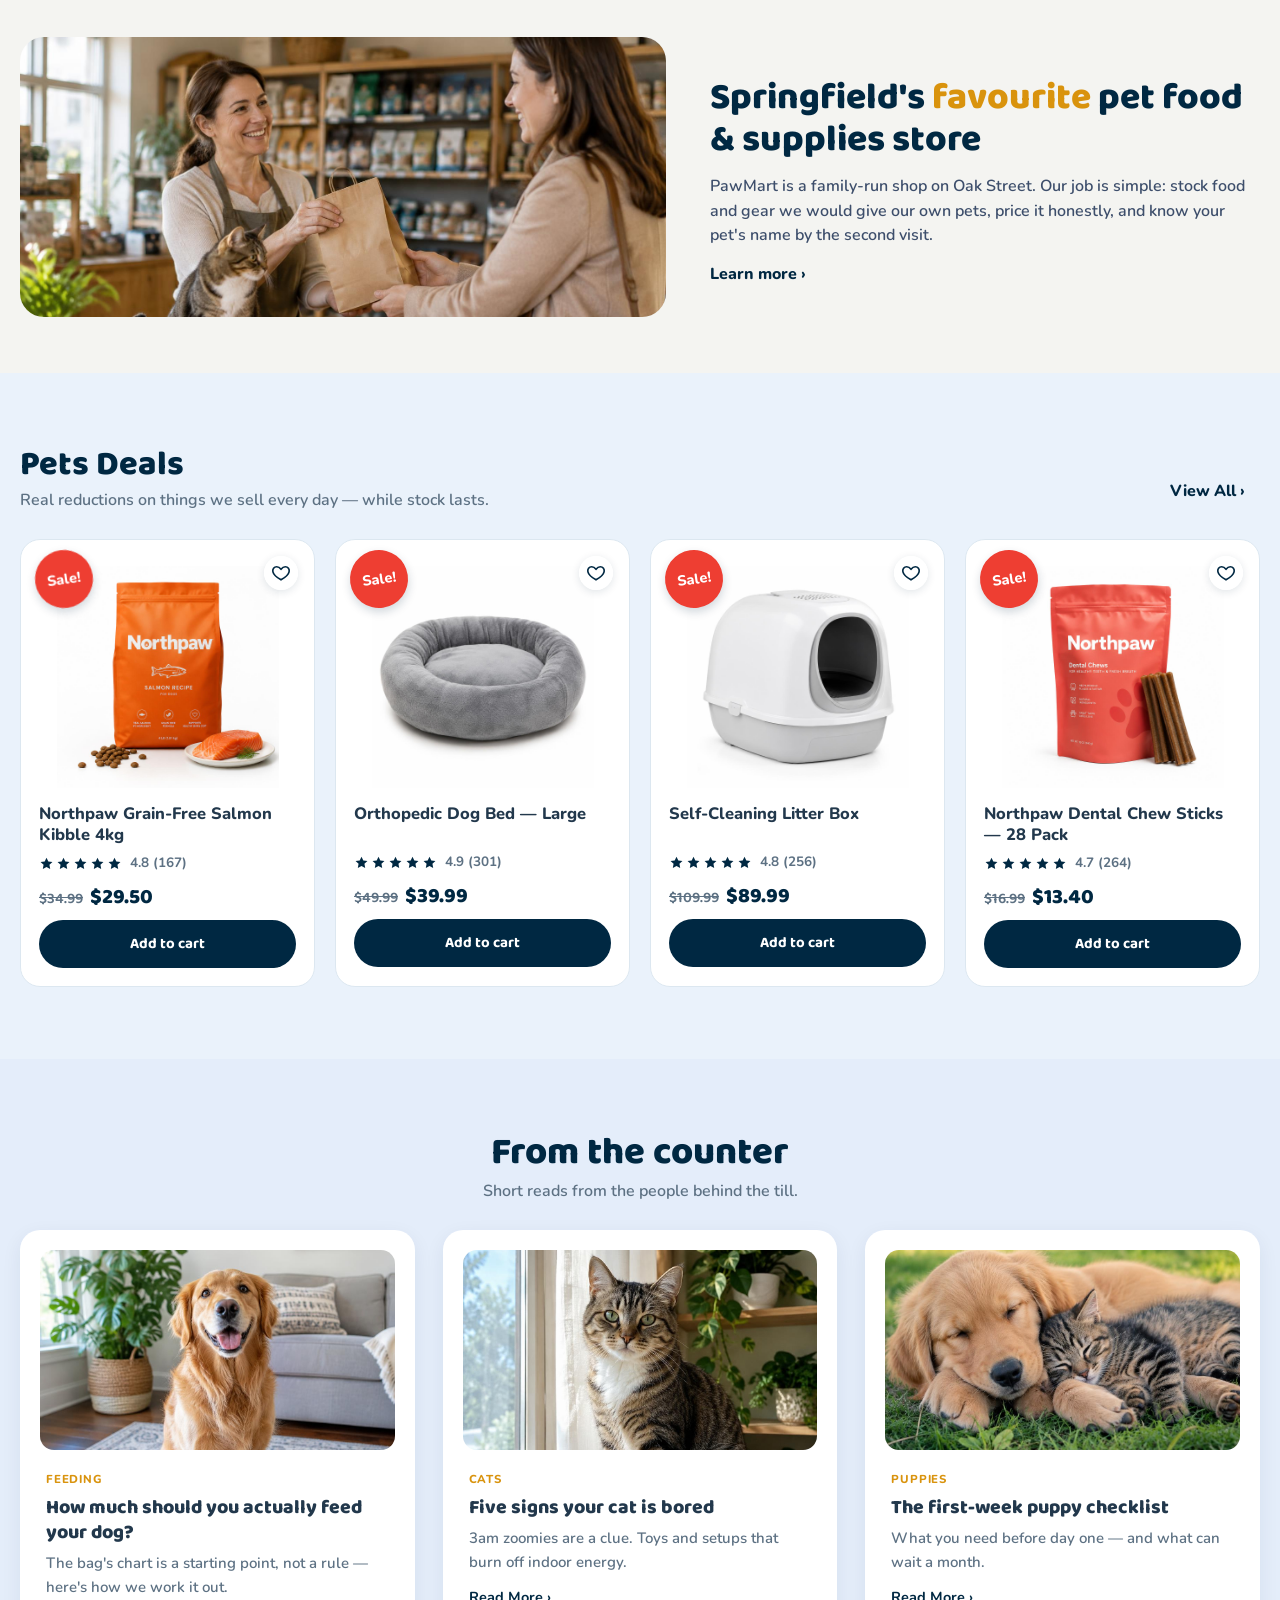
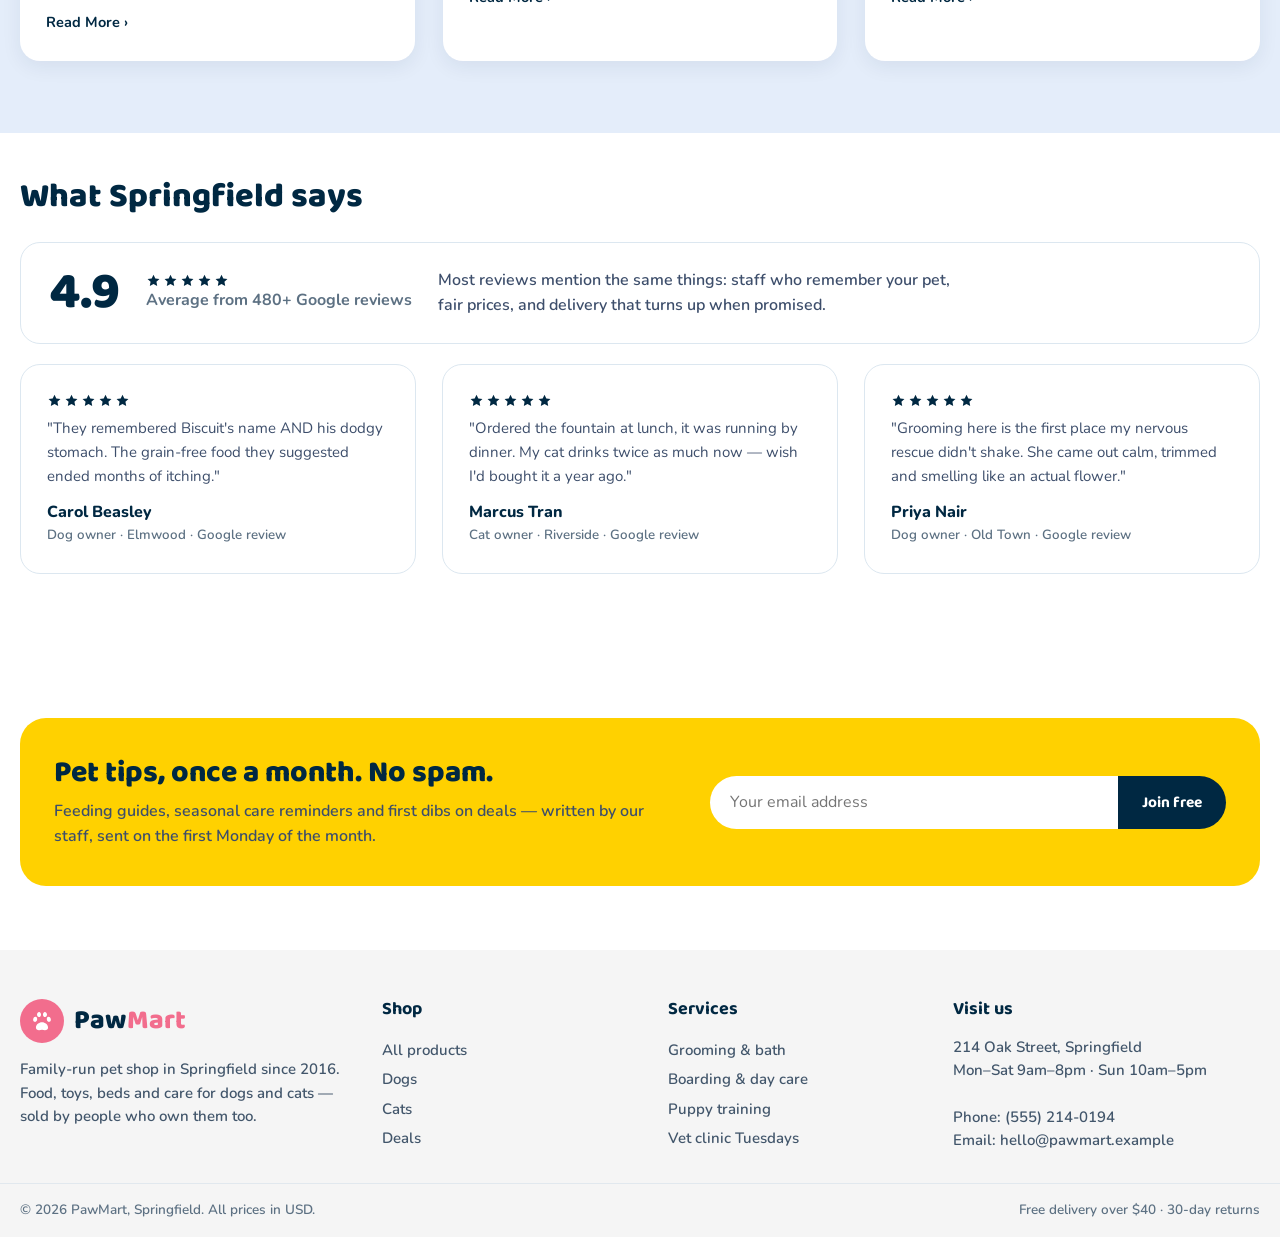
==== commit 83d611bb: "v48: booking panel left column filled (how-it-works steps, opening hours, address line) so the panel" ====
--- a/index.html
+++ b/index.html
@@ -9,7 +9,7 @@
 <link rel="preconnect" href="https://fonts.googleapis.com">
 <link rel="preconnect" href="https://fonts.gstatic.com" crossorigin>
 <link href="https://fonts.googleapis.com/css2?family=Baloo+2:wght@600;700;800&family=Nunito:wght@400;600;700;800&display=swap" rel="stylesheet">
-<link rel="stylesheet" href="style.css?v=47">
+<link rel="stylesheet" href="style.css?v=48">
 </head>
 <body>
 </div>
@@ -180,6 +180,6 @@
   </div>
 </div>
 <div id="toast" role="status"></div>
-<script src="shop.js?v=47"></script>
+<script src="shop.js?v=48"></script>
 </body>
 </html>
--- a/style.css
+++ b/style.css
@@ -564,3 +564,12 @@
 .keepread{margin-top:38px}
 .keepread h2{font-size:25px;margin-bottom:16px}
 @media(max-width:640px){ .art-hero{height:230px} .article h1{font-size:31px} }
+
+.booksteps{margin-top:26px;display:grid;gap:14px}
+.booksteps div{display:flex;gap:12px;align-items:flex-start}
+.booksteps strong{flex:none;width:27px;height:27px;border-radius:50%;background:var(--yellow);color:var(--navy);display:grid;place-items:center;font-family:'Baloo 2',cursive;font-size:15px}
+.booksteps p{margin:0;font-size:15px}
+.bookhours{margin-top:24px}
+.bookhours div{display:flex;justify-content:space-between;gap:14px;color:#fff;font-weight:700;padding:8px 0;border-bottom:1px dashed rgba(255,255,255,.25)}
+.bookhours div span:last-child{color:var(--yellow);white-space:nowrap}
+.bookaddr{margin-top:16px;font-size:14.5px}
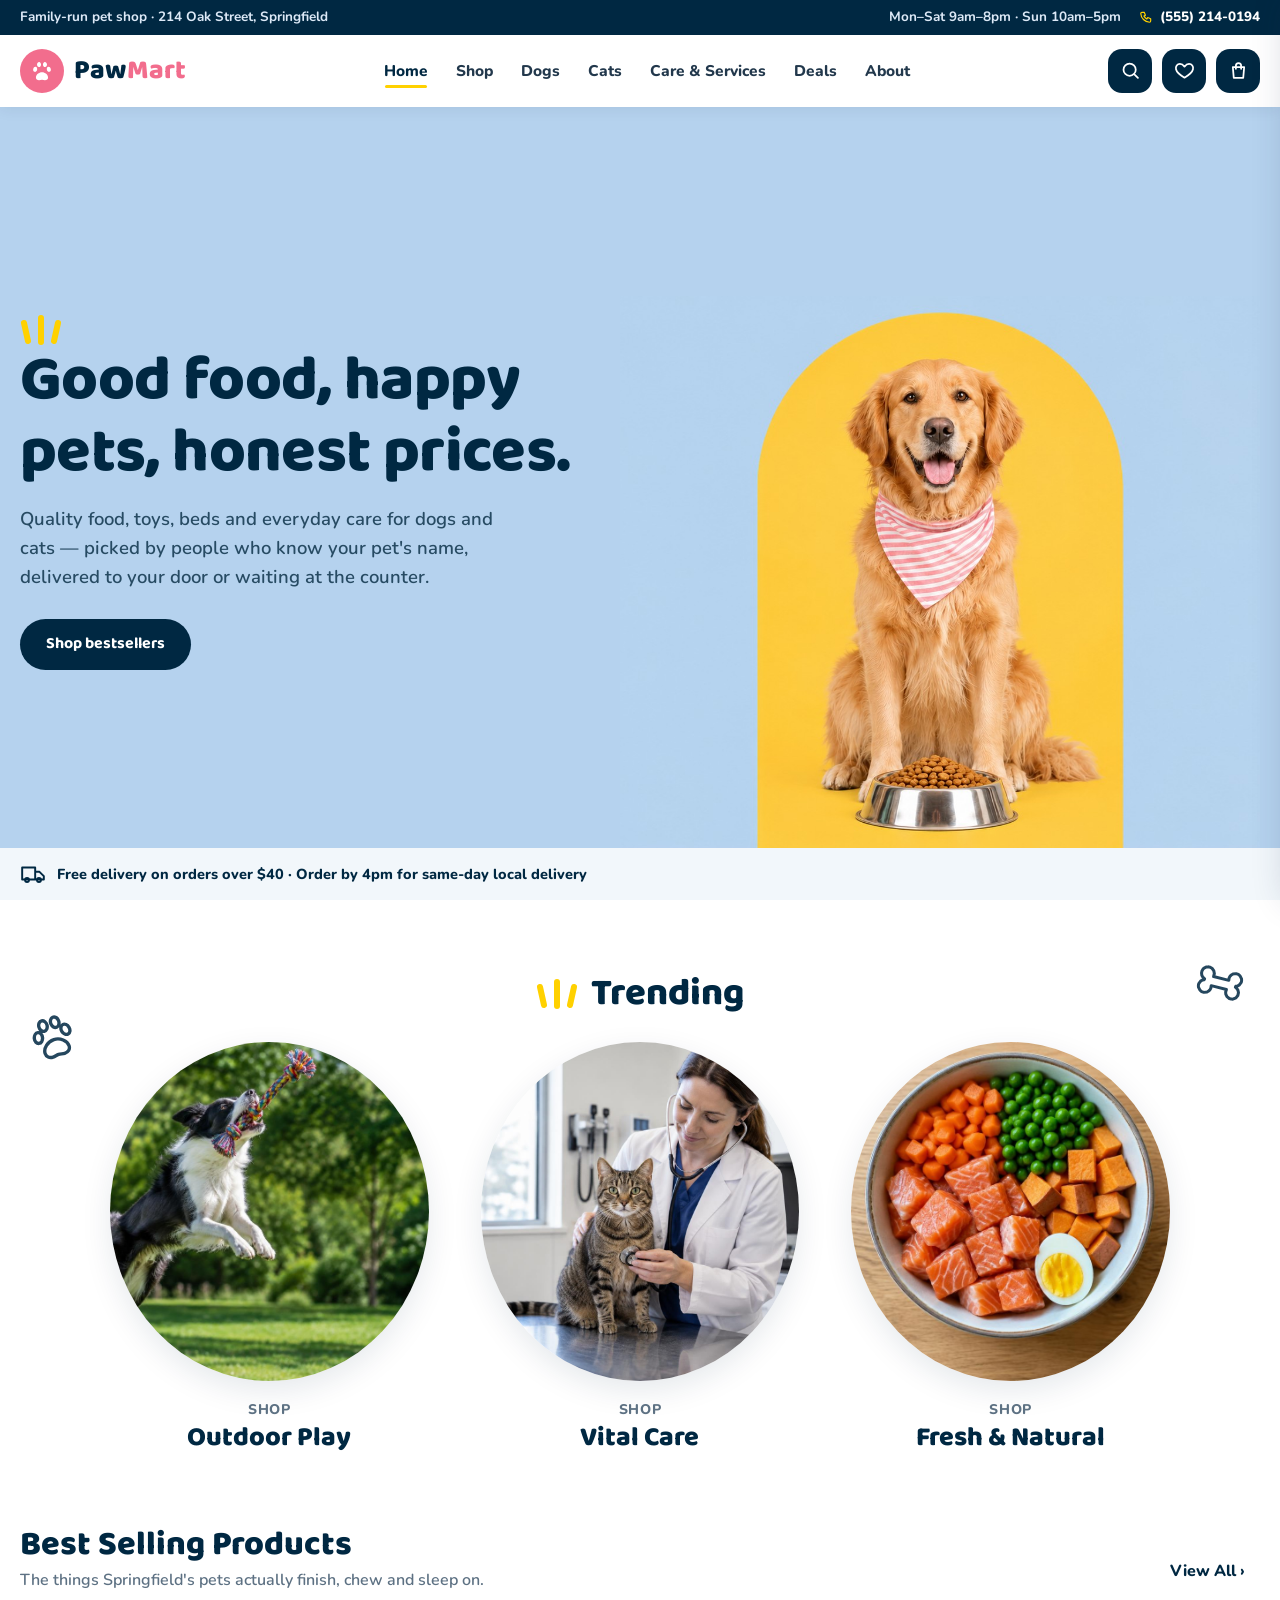
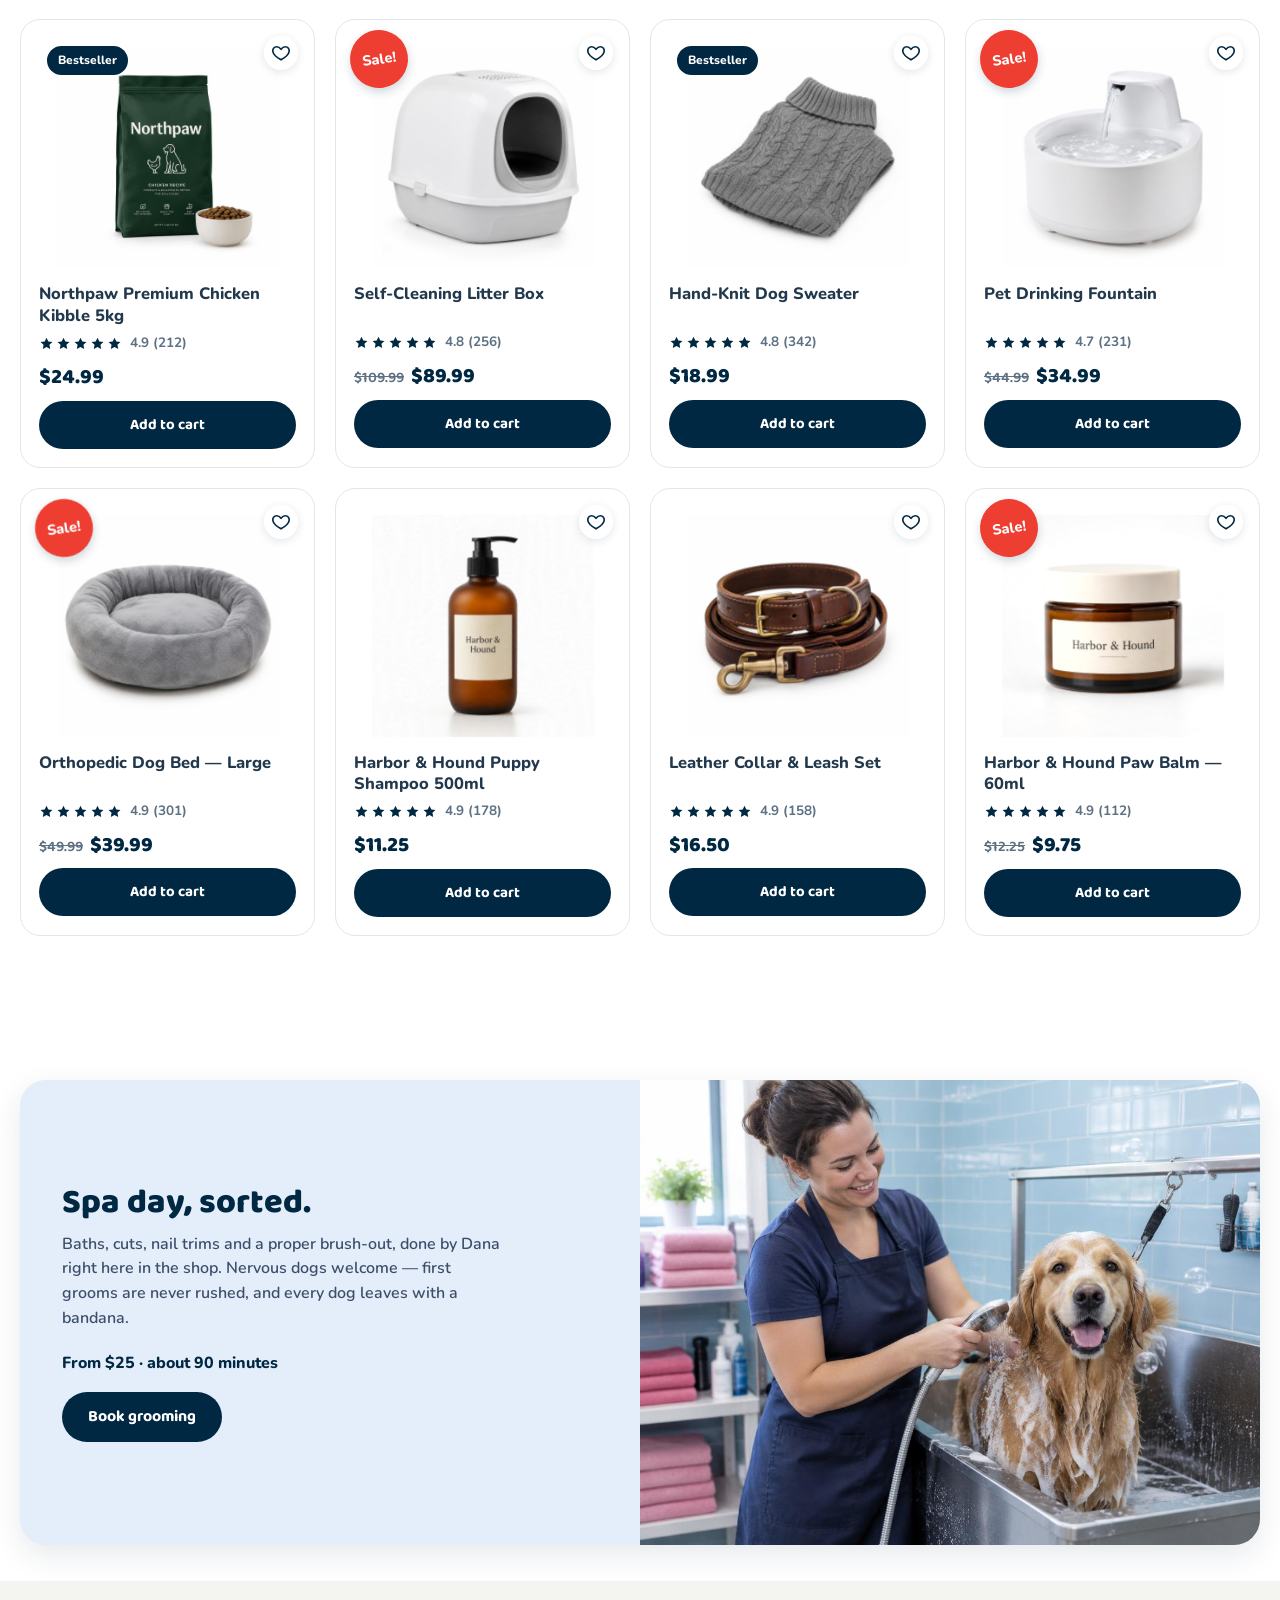
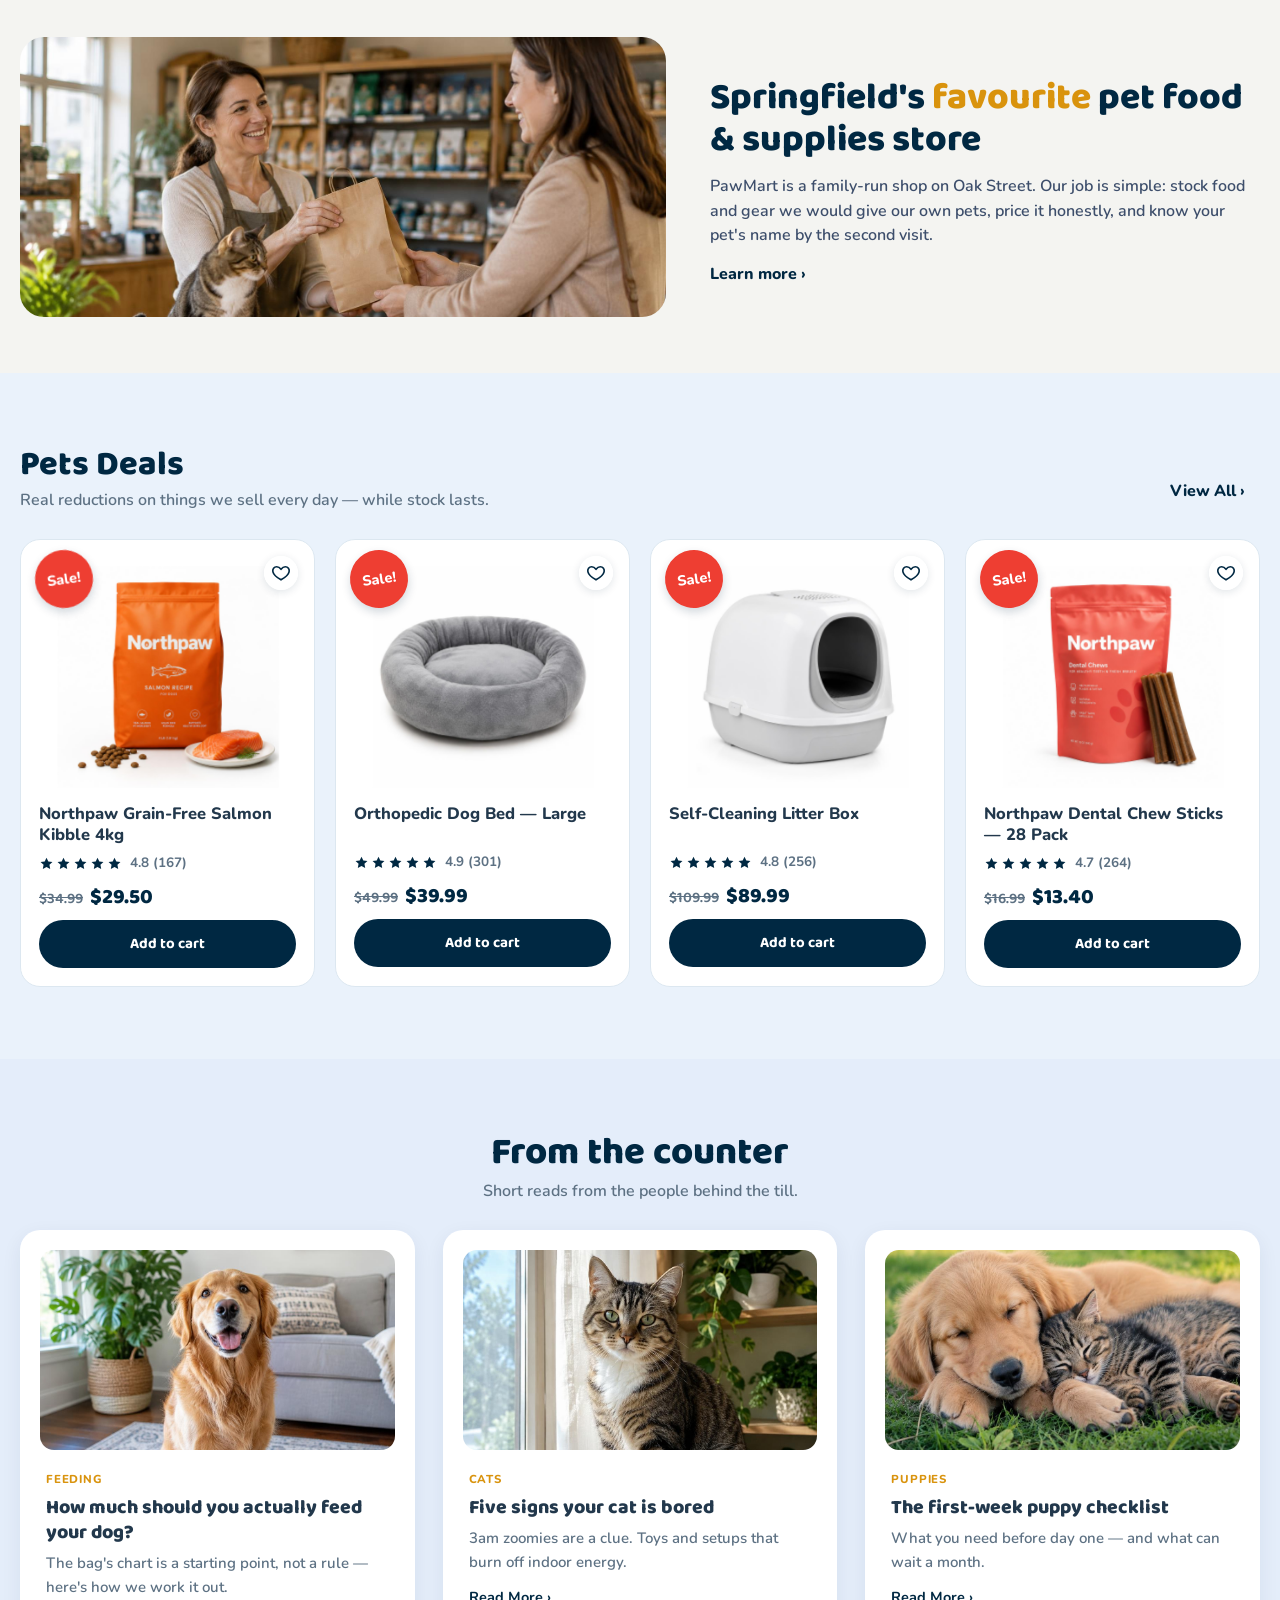
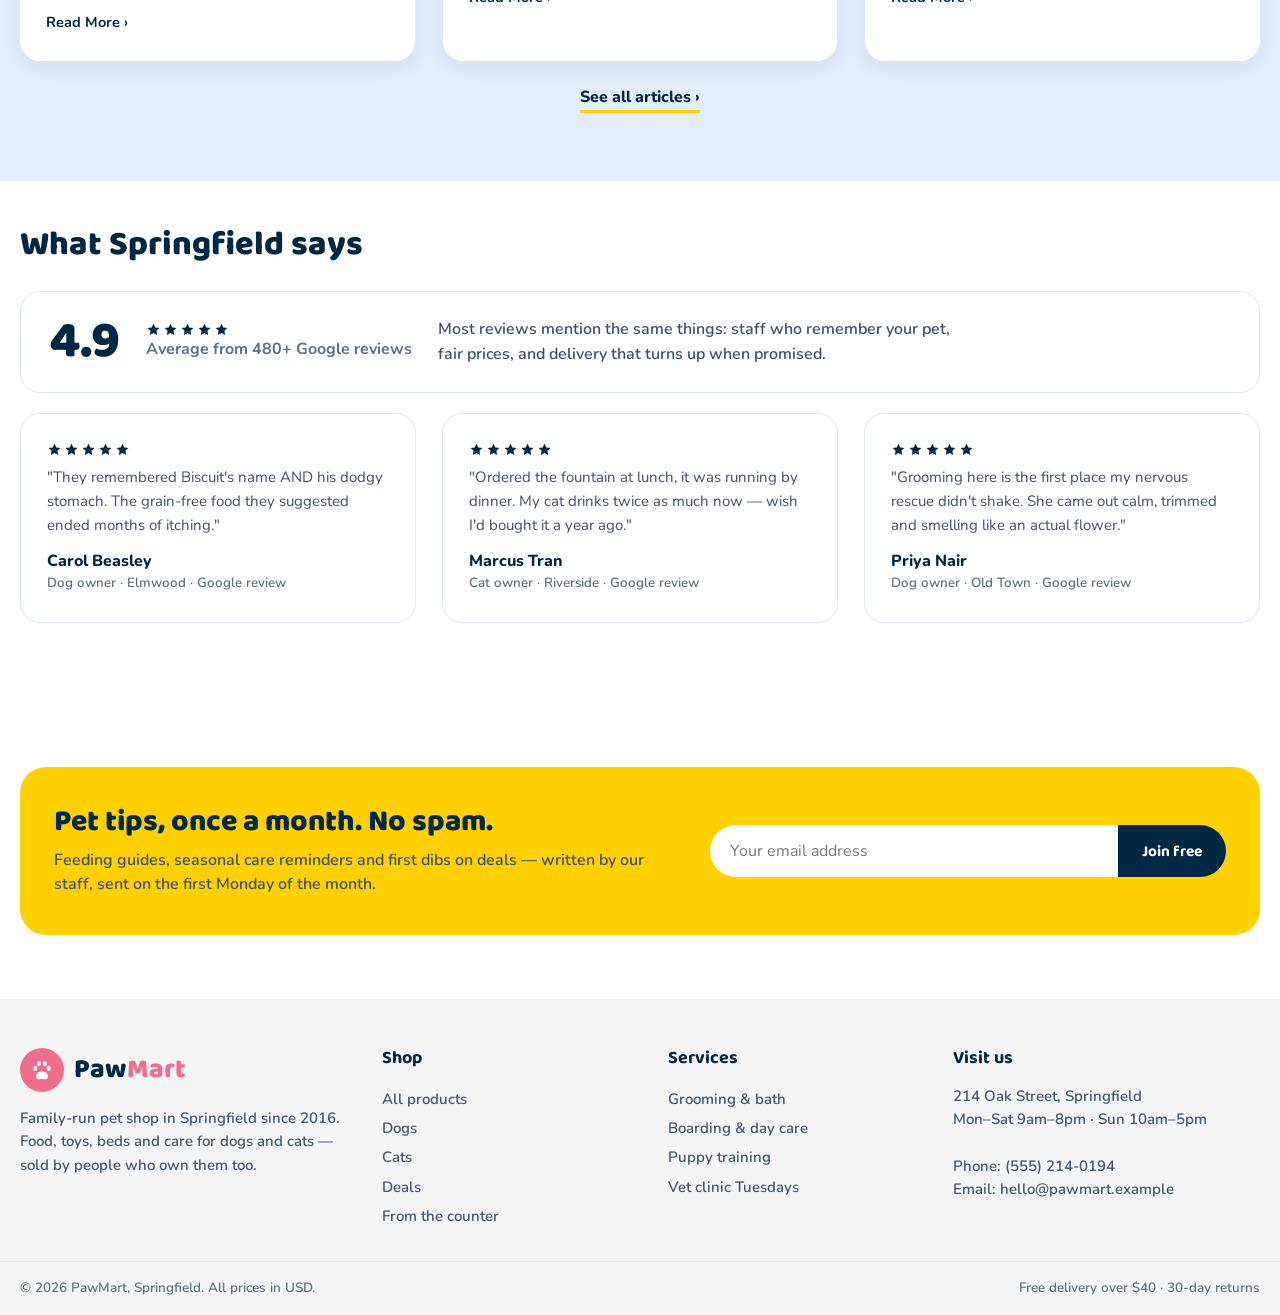
==== commit ecda31bf: "v49: articles index page (From the counter) — linked from the home blog section and every footer; he" ====
--- a/index.html
+++ b/index.html
@@ -9,7 +9,7 @@
 <link rel="preconnect" href="https://fonts.googleapis.com">
 <link rel="preconnect" href="https://fonts.gstatic.com" crossorigin>
 <link href="https://fonts.googleapis.com/css2?family=Baloo+2:wght@600;700;800&family=Nunito:wght@400;600;700;800&display=swap" rel="stylesheet">
-<link rel="stylesheet" href="style.css?v=48">
+<link rel="stylesheet" href="style.css?v=49">
 </head>
 <body>
 </div>
@@ -104,6 +104,7 @@
         <a class="bcard" href="article-cat-boredom.html"><img src="images/tile-cat.jpg" alt="Tabby cat looking at the camera" style="object-position:50% 35%"><span class="bb"><span class="btag">Cats</span><h3>Five signs your cat is bored</h3><p>3am zoomies are a clue. Toys and setups that burn off indoor energy.</p><span class="rmore">Read More</span></span></a>
         <a class="bcard" href="article-puppy-checklist.html"><img src="images/hero.jpg" alt="A cat cuddling a puppy in the grass"><span class="bb"><span class="btag">Puppies</span><h3>The first-week puppy checklist</h3><p>What you need before day one — and what can wait a month.</p><span class="rmore">Read More</span></span></a>
       </div>
+      <div class="allrow"><a href="articles.html">See all articles ›</a></div>
     </div>
   </section>
 
@@ -135,7 +136,7 @@
       <a class="logo" href="index.html" style="margin-bottom:12px"><span class="paw"><svg viewBox="0 0 24 24" fill="#fff" aria-hidden="true"><path d="M12 13.2c2.9 0 5.6 2.3 5.6 4.7 0 1.6-1.2 2.6-2.9 2.6-1 0-1.7-.4-2.7-.4s-1.7.4-2.7.4c-1.7 0-2.9-1-2.9-2.6 0-2.4 2.7-4.7 5.6-4.7zM6.2 8.1c1 .2 1.6 1.4 1.3 2.7-.3 1.3-1.3 2.2-2.3 2-1-.2-1.6-1.4-1.3-2.7.3-1.3 1.3-2.2 2.3-2zm11.6 0c1-.2 2 .7 2.3 2 .3 1.3-.3 2.5-1.3 2.7-1 .2-2-.7-2.3-2-.3-1.3.3-2.5 1.3-2.7zM9.4 3.6c1 .1 1.8 1.3 1.7 2.6-.1 1.3-1 2.3-2 2.2-1-.1-1.8-1.3-1.7-2.6.1-1.3 1-2.3 2-2.2zm5.2 0c1-.1 1.9.9 2 2.2.1 1.3-.7 2.5-1.7 2.6-1 .1-1.9-.9-2-2.2-.1-1.3.7-2.5 1.7-2.6z"/></svg></span><span class="lname">Paw<em>Mart</em></span></a>
       <p>Family-run pet shop in Springfield since 2016. Food, toys, beds and care for dogs and cats — sold by people who own them too.</p>
     </div>
-    <div><h4>Shop</h4><a href="shop.html">All products</a><a href="dogs.html">Dogs</a><a href="cats.html">Cats</a><a href="deals.html">Deals</a></div>
+    <div><h4>Shop</h4><a href="shop.html">All products</a><a href="dogs.html">Dogs</a><a href="cats.html">Cats</a><a href="deals.html">Deals</a><a href="articles.html">From the counter</a></div>
     <div><h4>Services</h4><a href="care.html">Grooming &amp; bath</a><a href="care.html">Boarding &amp; day care</a><a href="care.html">Puppy training</a><a href="care.html">Vet clinic Tuesdays</a></div>
     <div><h4>Visit us</h4><p>214 Oak Street, Springfield<br>Mon–Sat 9am–8pm · Sun 10am–5pm<br><br>Phone: (555) 214-0194<br>Email: hello@pawmart.example</p></div>
   </div>
@@ -180,6 +181,6 @@
   </div>
 </div>
 <div id="toast" role="status"></div>
-<script src="shop.js?v=48"></script>
+<script src="shop.js?v=49"></script>
 </body>
 </html>
--- a/style.css
+++ b/style.css
@@ -573,3 +573,9 @@
 .bookhours div{display:flex;justify-content:space-between;gap:14px;color:#fff;font-weight:700;padding:8px 0;border-bottom:1px dashed rgba(255,255,255,.25)}
 .bookhours div span:last-child{color:var(--yellow);white-space:nowrap}
 .bookaddr{margin-top:16px;font-size:14.5px}
+
+.allrow{text-align:center;margin-top:24px}
+.allrow a{font-weight:800;color:var(--navy);text-decoration:none;border-bottom:3px solid var(--yellow);padding-bottom:2px}
+.allrow a:hover{color:var(--yellow-d)}
+.art-note{text-align:center;color:var(--mut);font-weight:600;margin-top:28px}
+.art-note a{color:var(--navy);font-weight:800}
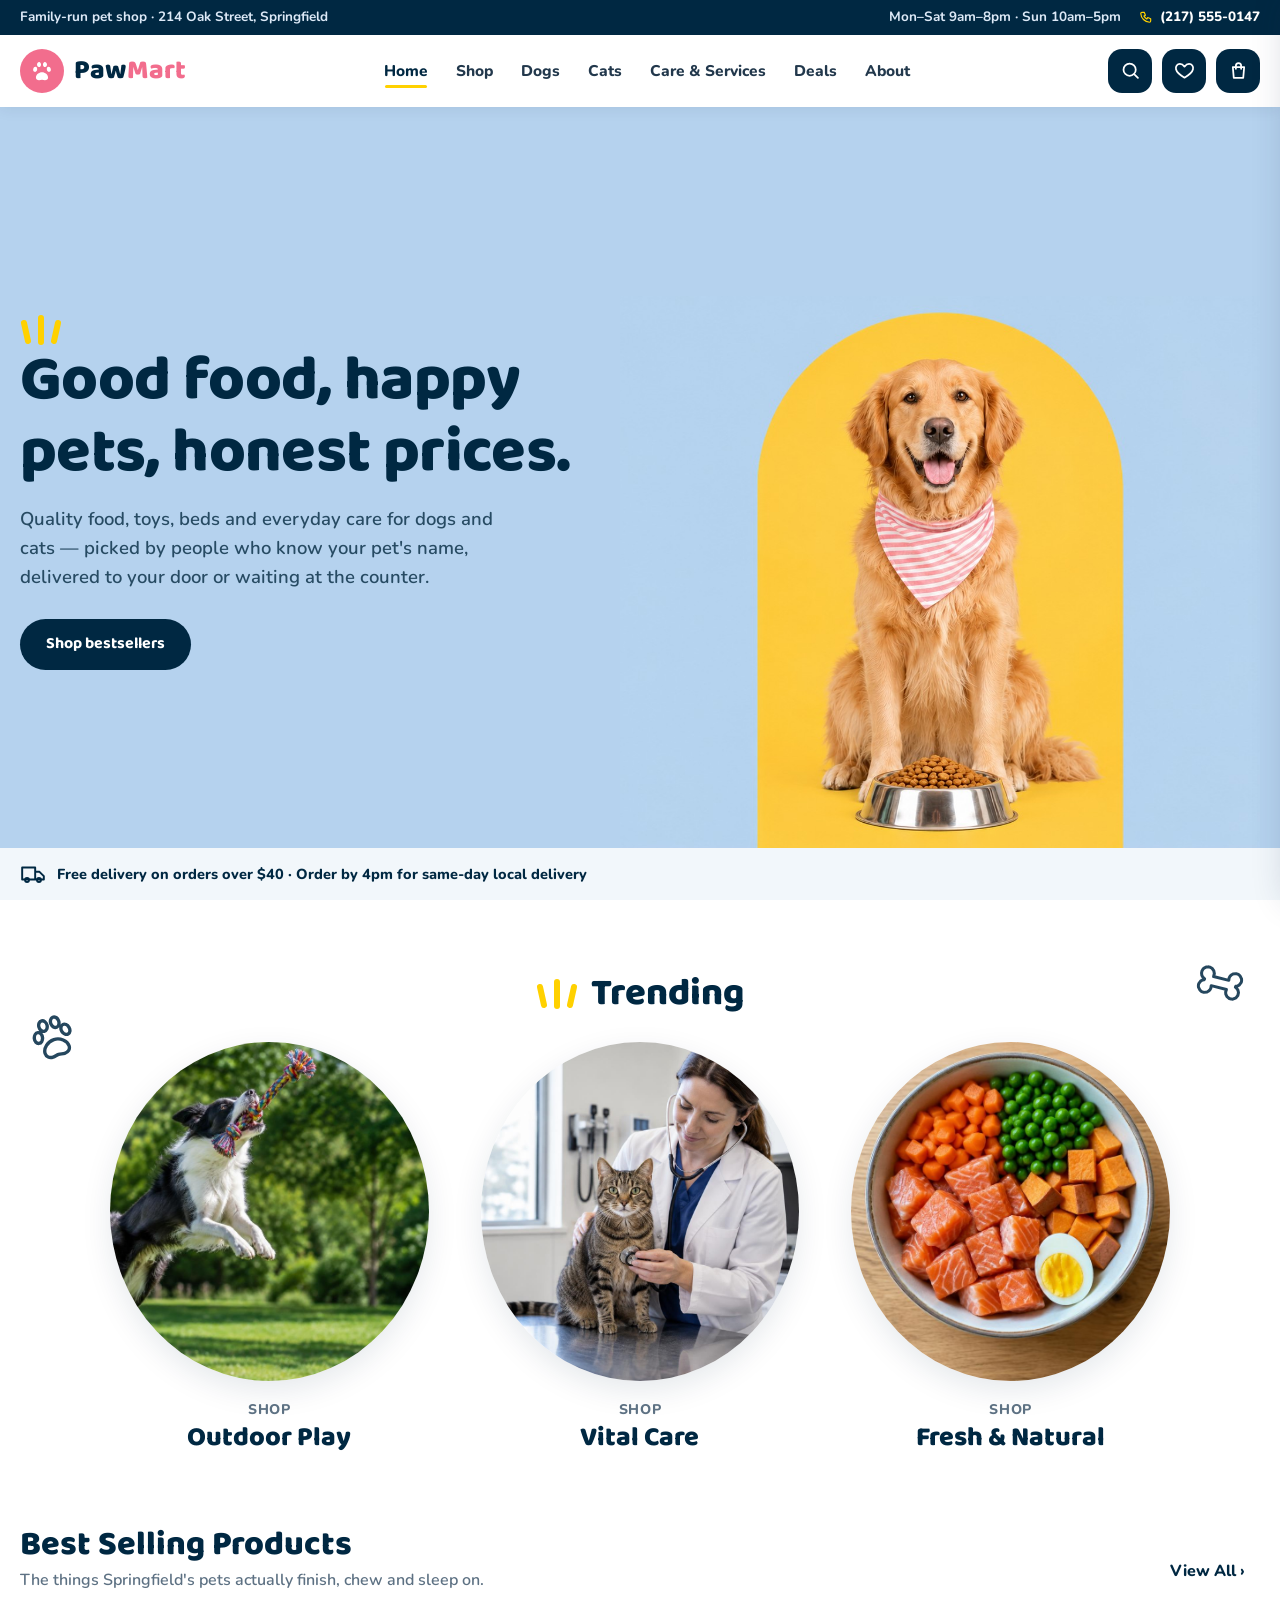
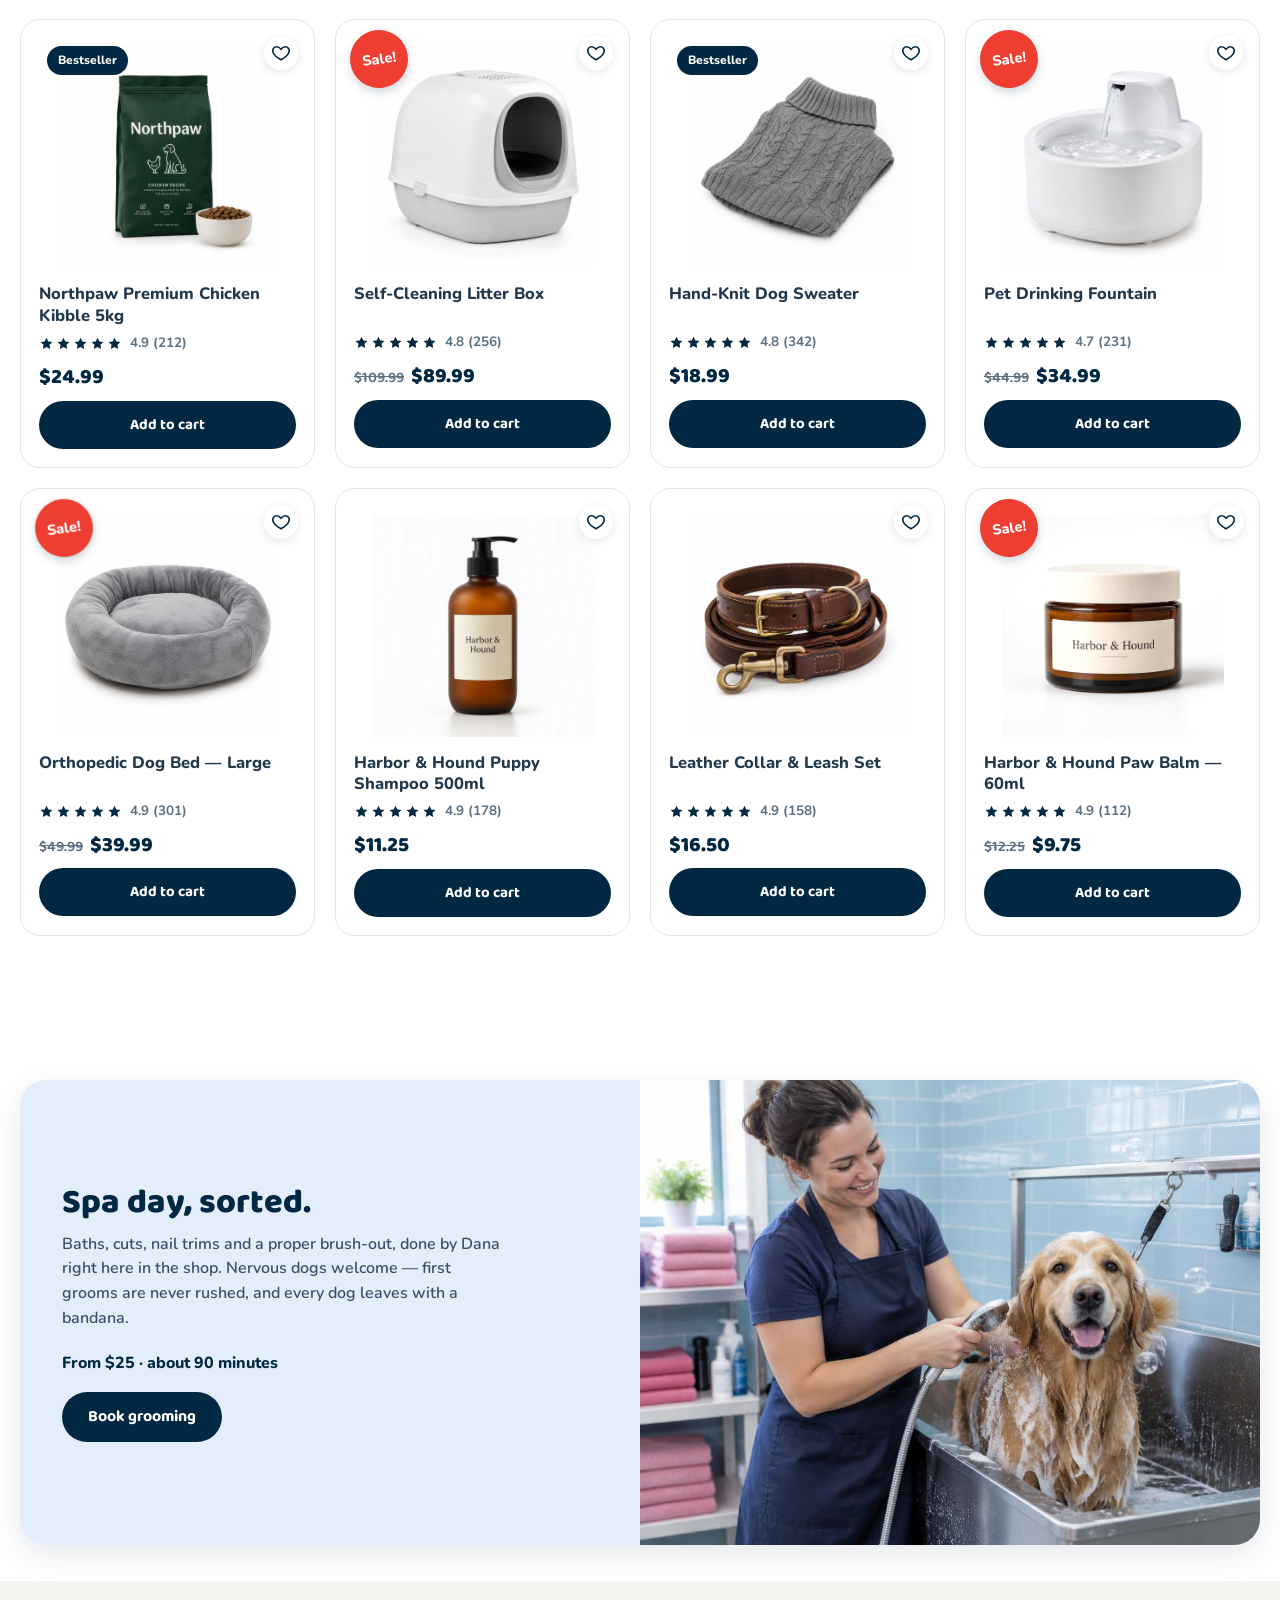
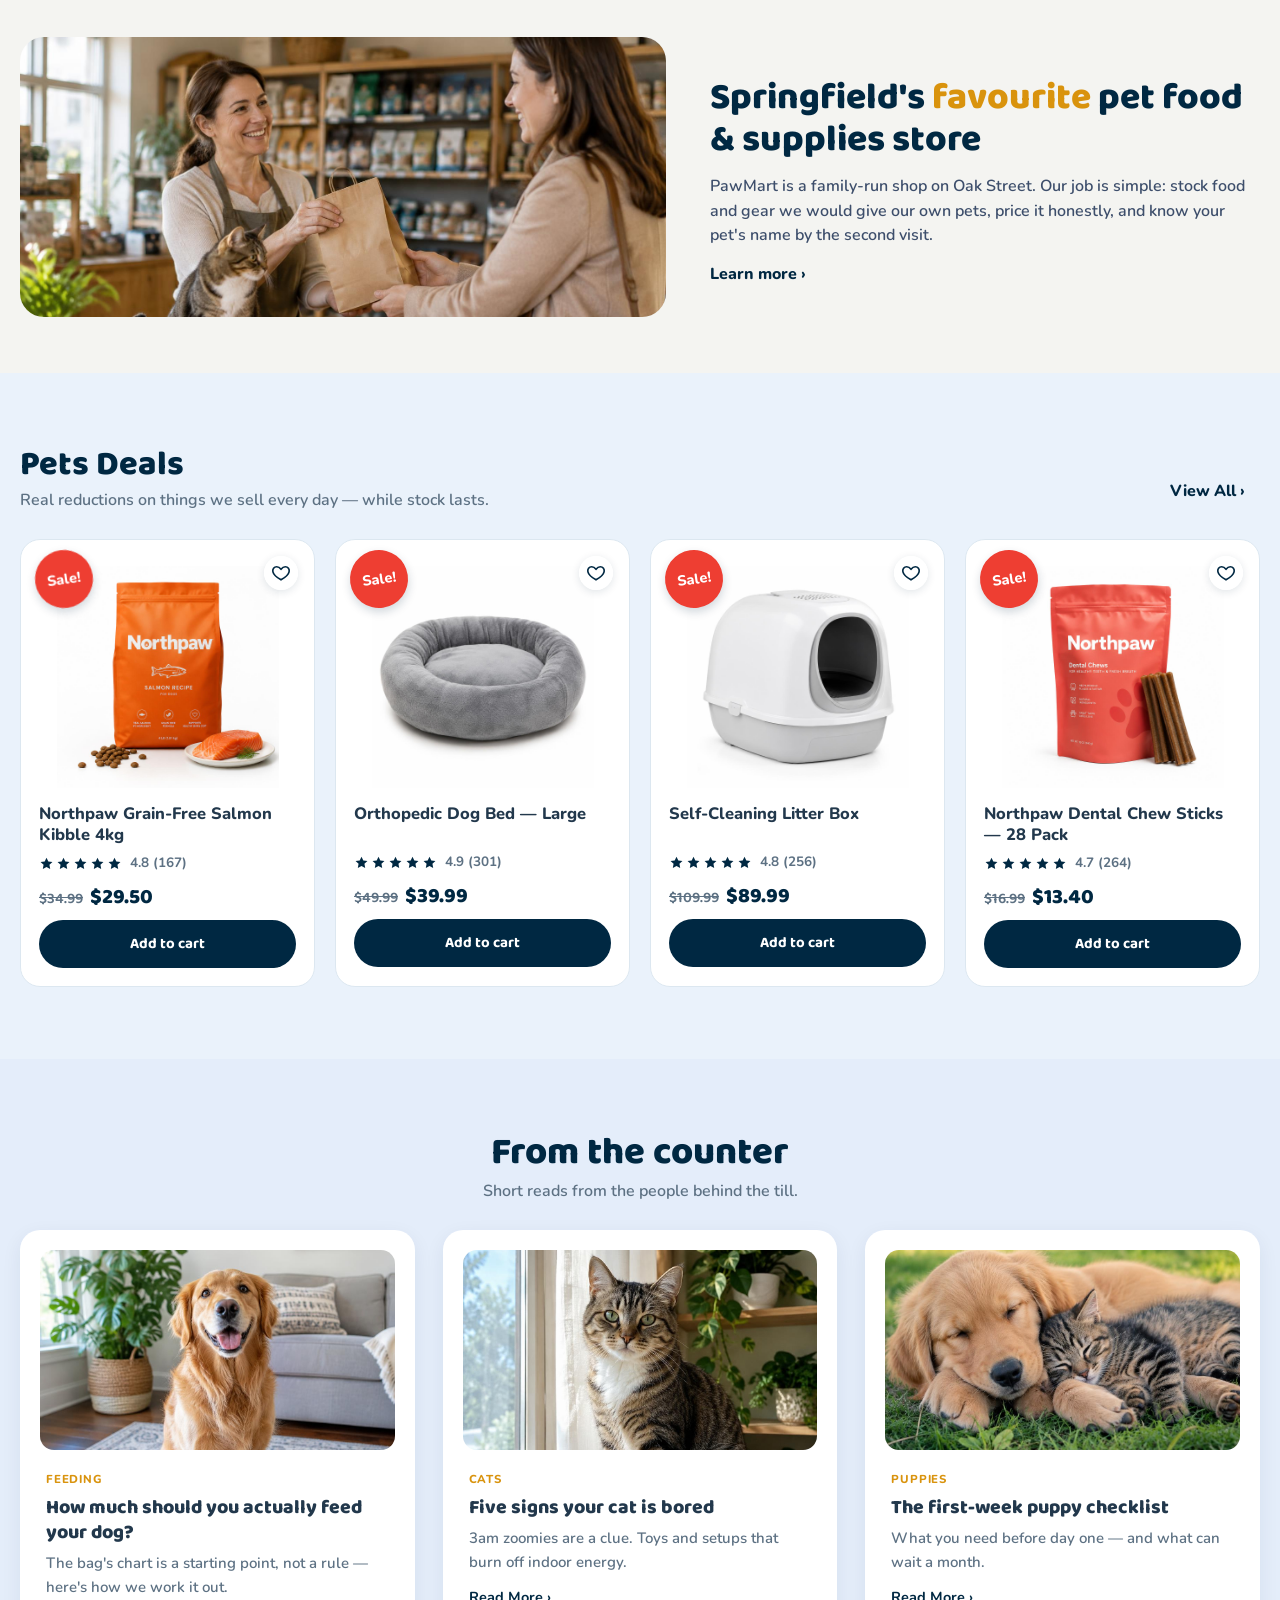
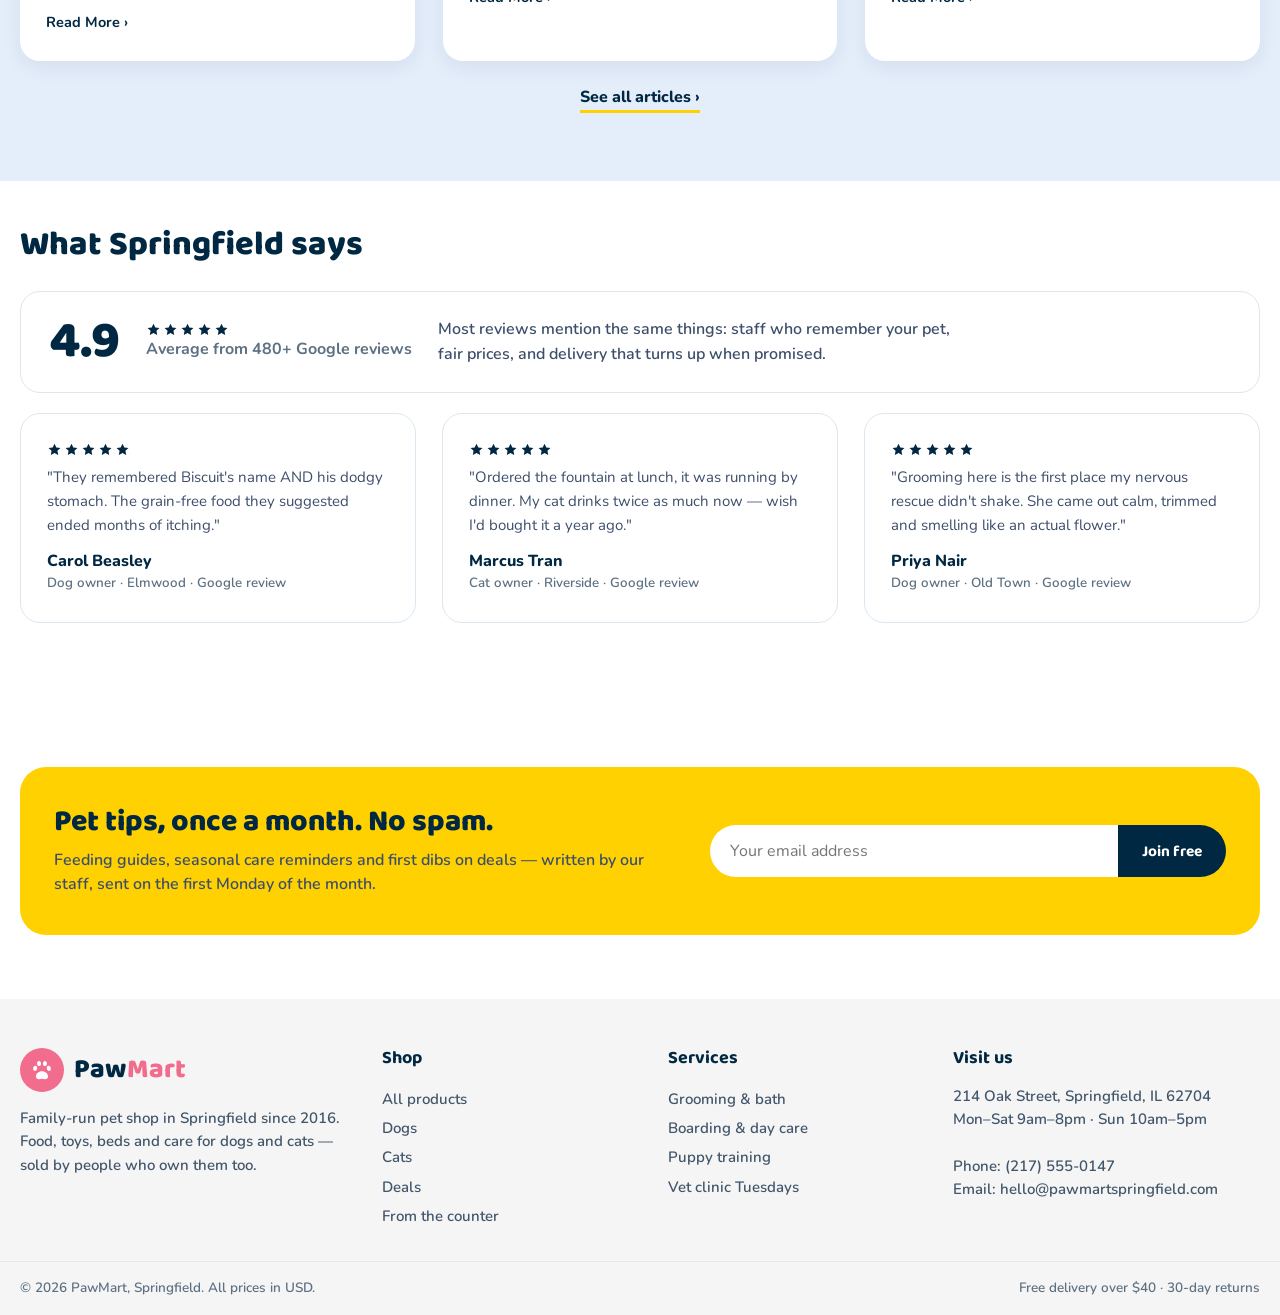
==== commit 2501a884: "v50: contact details now read as a real Springfield, IL shop — phone (217) 555-0147, hello@pawmartsp" ====
--- a/index.html
+++ b/index.html
@@ -9,12 +9,12 @@
 <link rel="preconnect" href="https://fonts.googleapis.com">
 <link rel="preconnect" href="https://fonts.gstatic.com" crossorigin>
 <link href="https://fonts.googleapis.com/css2?family=Baloo+2:wght@600;700;800&family=Nunito:wght@400;600;700;800&display=swap" rel="stylesheet">
-<link rel="stylesheet" href="style.css?v=49">
+<link rel="stylesheet" href="style.css?v=50">
 </head>
 <body>
 </div>
 <header class="site">
-  <div class="topbar"><div class="wrap topin"><span class="tb-left">Family-run pet shop · 214 Oak Street, Springfield</span><span class="tb-right"><span class="tb-hours">Mon–Sat 9am–8pm · Sun 10am–5pm</span><a class="tb-phone" href="tel:+15552140194" aria-label="Call PawMart on (555) 214-0194"><svg viewBox="0 0 24 24" aria-hidden="true"><path d="M5 4h4l2 5-2.5 1.5a12 12 0 0 0 5 5L15 13l5 2v4a2 2 0 0 1-2 2A16 16 0 0 1 3 6a2 2 0 0 1 2-2z"/></svg>(555) 214-0194</a></span></div></div>
+  <div class="topbar"><div class="wrap topin"><span class="tb-left">Family-run pet shop · 214 Oak Street, Springfield</span><span class="tb-right"><span class="tb-hours">Mon–Sat 9am–8pm · Sun 10am–5pm</span><a class="tb-phone" href="tel:+12175550147" aria-label="Call PawMart on (217) 555-0147"><svg viewBox="0 0 24 24" aria-hidden="true"><path d="M5 4h4l2 5-2.5 1.5a12 12 0 0 0 5 5L15 13l5 2v4a2 2 0 0 1-2 2A16 16 0 0 1 3 6a2 2 0 0 1 2-2z"/></svg>(217) 555-0147</a></span></div></div>
   <div class="head wrap">
     <a class="logo" href="index.html"><span class="paw"><svg viewBox="0 0 24 24" fill="#fff" aria-hidden="true"><path d="M12 13.2c2.9 0 5.6 2.3 5.6 4.7 0 1.6-1.2 2.6-2.9 2.6-1 0-1.7-.4-2.7-.4s-1.7.4-2.7.4c-1.7 0-2.9-1-2.9-2.6 0-2.4 2.7-4.7 5.6-4.7zM6.2 8.1c1 .2 1.6 1.4 1.3 2.7-.3 1.3-1.3 2.2-2.3 2-1-.2-1.6-1.4-1.3-2.7.3-1.3 1.3-2.2 2.3-2zm11.6 0c1-.2 2 .7 2.3 2 .3 1.3-.3 2.5-1.3 2.7-1 .2-2-.7-2.3-2-.3-1.3.3-2.5 1.3-2.7zM9.4 3.6c1 .1 1.8 1.3 1.7 2.6-.1 1.3-1 2.3-2 2.2-1-.1-1.8-1.3-1.7-2.6.1-1.3 1-2.3 2-2.2zm5.2 0c1-.1 1.9.9 2 2.2.1 1.3-.7 2.5-1.7 2.6-1 .1-1.9-.9-2-2.2-.1-1.3.7-2.5 1.7-2.6z"/></svg></span><span class="lname">Paw<em>Mart</em></span></a>
     <nav class="mainnav" aria-label="Main"><a href="index.html" class="on">Home</a><a href="shop.html">Shop</a><a href="dogs.html">Dogs</a><a href="cats.html">Cats</a><a href="care.html">Care &amp; Services</a><a href="deals.html">Deals</a><a href="about.html">About</a></nav>
@@ -138,7 +138,7 @@
     </div>
     <div><h4>Shop</h4><a href="shop.html">All products</a><a href="dogs.html">Dogs</a><a href="cats.html">Cats</a><a href="deals.html">Deals</a><a href="articles.html">From the counter</a></div>
     <div><h4>Services</h4><a href="care.html">Grooming &amp; bath</a><a href="care.html">Boarding &amp; day care</a><a href="care.html">Puppy training</a><a href="care.html">Vet clinic Tuesdays</a></div>
-    <div><h4>Visit us</h4><p>214 Oak Street, Springfield<br>Mon–Sat 9am–8pm · Sun 10am–5pm<br><br>Phone: (555) 214-0194<br>Email: hello@pawmart.example</p></div>
+    <div><h4>Visit us</h4><p>214 Oak Street, Springfield, IL 62704<br>Mon–Sat 9am–8pm · Sun 10am–5pm<br><br>Phone: (217) 555-0147<br>Email: hello@pawmartspringfield.com</p></div>
   </div>
   <div class="footbot"><span>© 2026 PawMart, Springfield. All prices in USD.</span><span>Free delivery over $40 · 30-day returns</span></div>
 </footer>
@@ -164,7 +164,7 @@
       <div id="sumBox"></div>
       <form id="coForm" novalidate>
         <div class="field" id="f-name"><label for="inName">Your name</label><input id="inName" type="text" placeholder="e.g. Alex Morgan" autocomplete="name"></div>
-        <div class="field" id="f-phone"><label for="inPhone">Phone (we'll call to confirm)</label><input id="inPhone" type="tel" placeholder="e.g. 555 010 2233" autocomplete="tel"></div>
+        <div class="field" id="f-phone"><label for="inPhone">Phone (we'll call to confirm)</label><input id="inPhone" type="tel" placeholder="e.g. 217 555 0123" autocomplete="tel"></div>
         <div class="field" id="f-addr"><label for="inAddr">Delivery address</label><textarea id="inAddr" rows="2" placeholder="Street, house number, area"></textarea></div>
         <label style="display:block;font-weight:800;font-size:14px;margin-bottom:6px;color:var(--navy)">Payment</label>
         <div class="payrow"><button type="button" class="payopt sel" data-pay="Cash on delivery">Cash on delivery</button><button type="button" class="payopt" data-pay="Card on delivery">Card on delivery</button></div>
@@ -181,6 +181,6 @@
   </div>
 </div>
 <div id="toast" role="status"></div>
-<script src="shop.js?v=49"></script>
+<script src="shop.js?v=50"></script>
 </body>
 </html>
